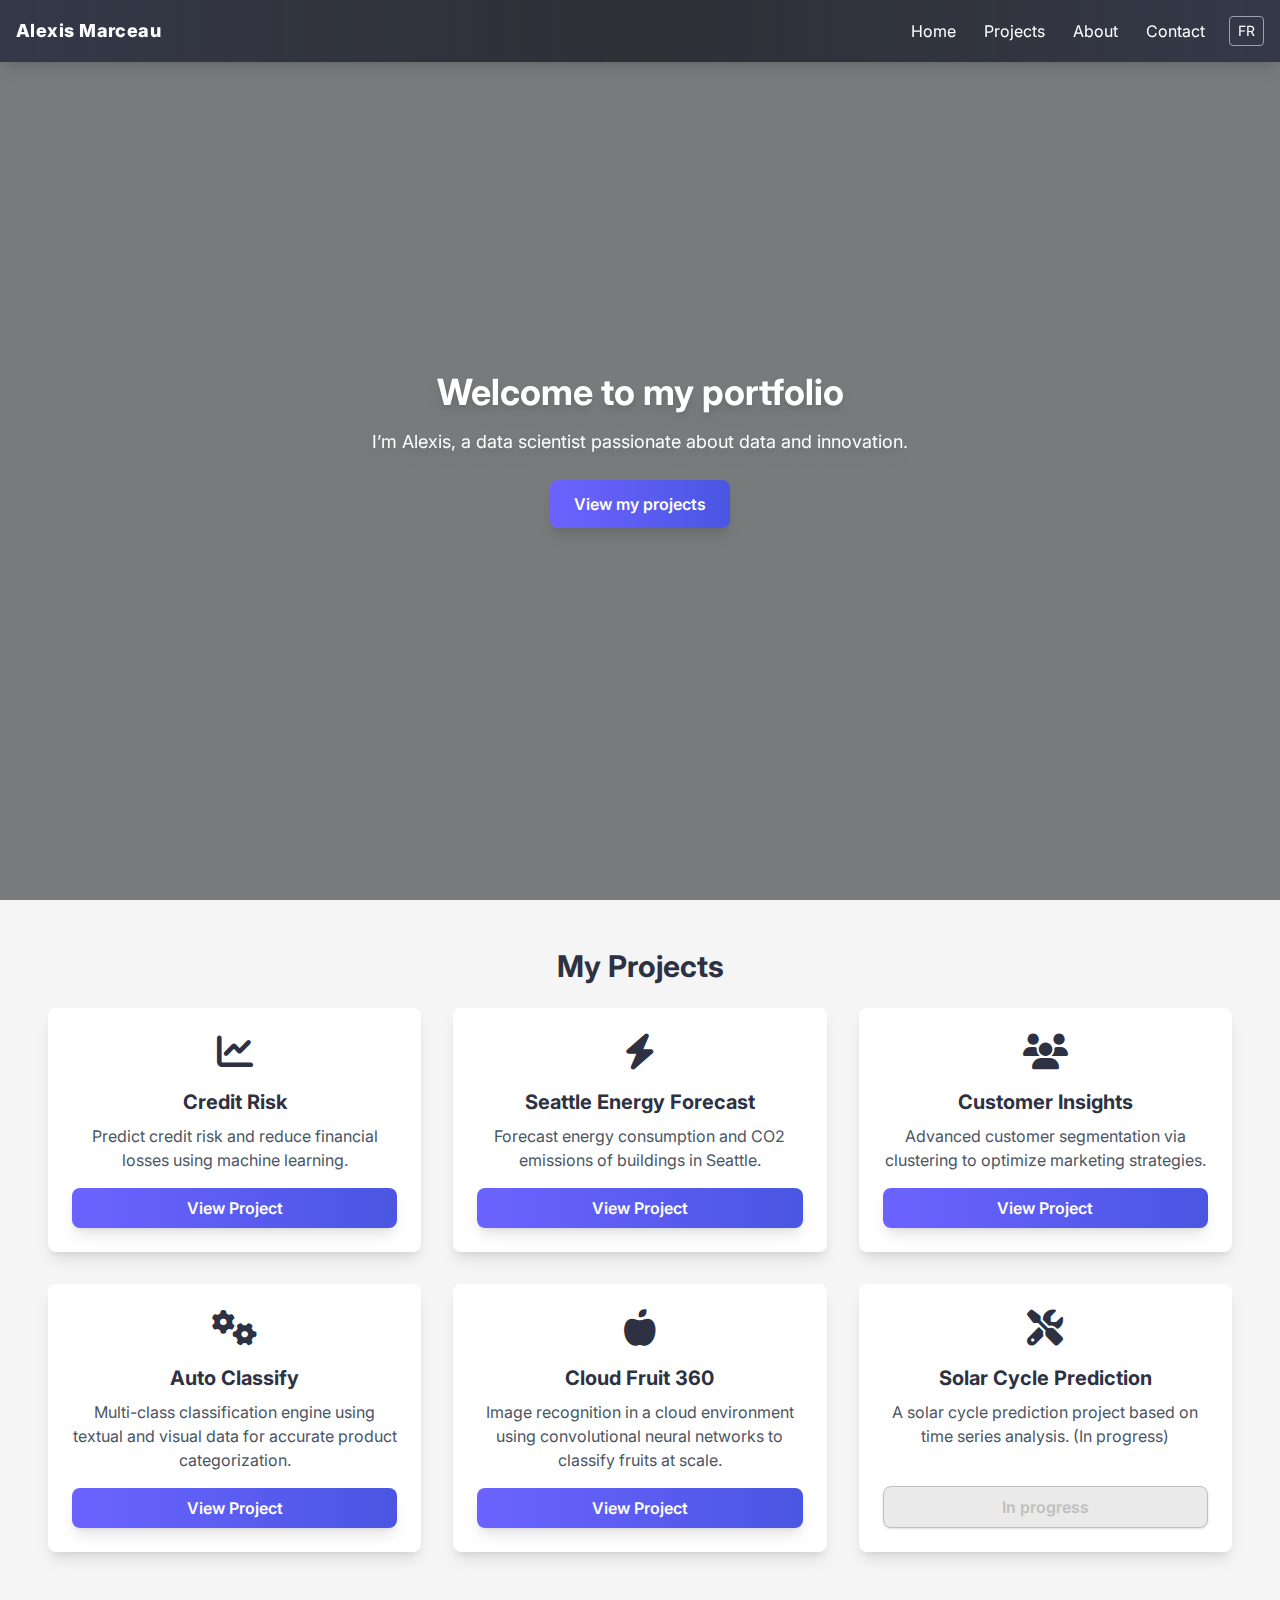
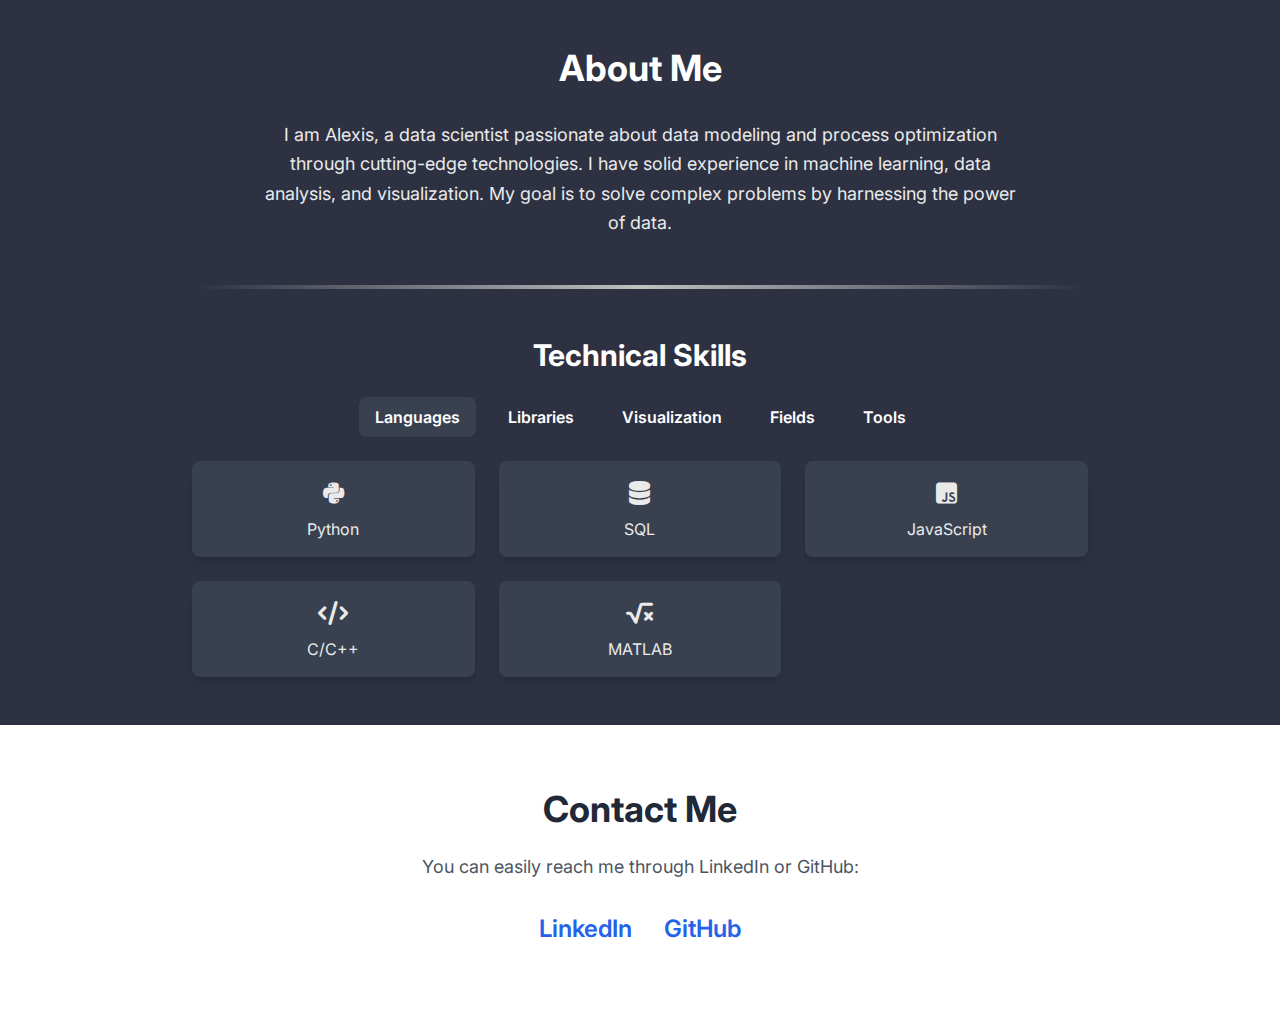
==== index.html @ d2806e5b "Updates" ====
<!doctype html><html lang="en"><head><meta charset="utf-8"/><link rel="icon" href="/favicon.ico"/><meta name="viewport" content="width=device-width,initial-scale=1"/><meta name="theme-color" content="#000000"/><meta name="description" content="Web site created using create-react-app"/><link rel="apple-touch-icon" href="/logo192.png"/><link rel="manifest" href="/manifest.json"/><title>React App</title><link href="https://fonts.googleapis.com/css2?family=Inter:wght@400;600;700&display=swap" rel="stylesheet"><script defer="defer" src="/static/js/main.6744e339.js"></script><link href="/static/css/main.cbd49f45.css" rel="stylesheet"></head><body><noscript>You need to enable JavaScript to run this app.</noscript><div id="root"></div></body></html>
---- static/css/main.cbd49f45.css ----
@import url(https://fonts.googleapis.com/css2?family=Inter:wght@400;600;700&display=swap);
/*!
 * Font Awesome Free 6.6.0 by @fontawesome - https://fontawesome.com
 * License - https://fontawesome.com/license/free (Icons: CC BY 4.0, Fonts: SIL OFL 1.1, Code: MIT License)
 * Copyright 2024 Fonticons, Inc.
 */.fa{font-family:Font Awesome\ 6 Free;font-family:var(--fa-style-family,"Font Awesome 6 Free");font-weight:900;font-weight:var(--fa-style,900)}.fa,.fa-brands,.fa-classic,.fa-regular,.fa-sharp-solid,.fa-solid,.fab,.far,.fas{-moz-osx-font-smoothing:grayscale;-webkit-font-smoothing:antialiased;font-feature-settings:normal;display:inline-block;display:var(--fa-display,inline-block);font-style:normal;font-variant:normal;line-height:1;text-rendering:auto}.fa-classic,.fa-regular,.fa-solid,.far,.fas{font-family:Font Awesome\ 6 Free}.fa-brands,.fab{font-family:Font Awesome\ 6 Brands}.fa-1x{font-size:1em}.fa-2x{font-size:2em}.fa-3x{font-size:3em}.fa-4x{font-size:4em}.fa-5x{font-size:5em}.fa-6x{font-size:6em}.fa-7x{font-size:7em}.fa-8x{font-size:8em}.fa-9x{font-size:9em}.fa-10x{font-size:10em}.fa-2xs{font-size:.625em;line-height:.1em;vertical-align:.225em}.fa-xs{font-size:.75em;line-height:.08333em;vertical-align:.125em}.fa-sm{font-size:.875em;line-height:.07143em;vertical-align:.05357em}.fa-lg{font-size:1.25em;line-height:.05em;vertical-align:-.075em}.fa-xl{font-size:1.5em;line-height:.04167em;vertical-align:-.125em}.fa-2xl{font-size:2em;line-height:.03125em;vertical-align:-.1875em}.fa-fw{text-align:center;width:1.25em}.fa-ul{list-style-type:none;margin-left:2.5em;margin-left:var(--fa-li-margin,2.5em);padding-left:0}.fa-ul>li{position:relative}.fa-li{left:-2em;left:calc(var(--fa-li-width, 2em)*-1);line-height:inherit;position:absolute;text-align:center;width:2em;width:var(--fa-li-width,2em)}.fa-border{border-color:#eee;border-color:var(--fa-border-color,#eee);border-radius:.1em;border-radius:var(--fa-border-radius,.1em);border-style:solid;border-style:var(--fa-border-style,solid);border-width:.08em;border-width:var(--fa-border-width,.08em);padding:.2em .25em .15em;padding:var(--fa-border-padding,.2em .25em .15em)}.fa-pull-left{float:left;margin-right:.3em;margin-right:var(--fa-pull-margin,.3em)}.fa-pull-right{float:right;margin-left:.3em;margin-left:var(--fa-pull-margin,.3em)}.fa-beat{animation-delay:0s;animation-delay:var(--fa-animation-delay,0s);animation-direction:normal;animation-direction:var(--fa-animation-direction,normal);animation-duration:1s;animation-duration:var(--fa-animation-duration,1s);animation-iteration-count:infinite;animation-iteration-count:var(--fa-animation-iteration-count,infinite);animation-name:fa-beat;animation-timing-function:ease-in-out;animation-timing-function:var(--fa-animation-timing,ease-in-out)}.fa-bounce{animation-delay:0s;animation-delay:var(--fa-animation-delay,0s);animation-direction:normal;animation-direction:var(--fa-animation-direction,normal);animation-duration:1s;animation-duration:var(--fa-animation-duration,1s);animation-iteration-count:infinite;animation-iteration-count:var(--fa-animation-iteration-count,infinite);animation-name:fa-bounce;animation-timing-function:cubic-bezier(.28,.84,.42,1);animation-timing-function:var(--fa-animation-timing,cubic-bezier(.28,.84,.42,1))}.fa-fade{animation-iteration-count:infinite;animation-iteration-count:var(--fa-animation-iteration-count,infinite);animation-name:fa-fade;animation-timing-function:cubic-bezier(.4,0,.6,1);animation-timing-function:var(--fa-animation-timing,cubic-bezier(.4,0,.6,1))}.fa-beat-fade,.fa-fade{animation-delay:0s;animation-delay:var(--fa-animation-delay,0s);animation-direction:normal;animation-direction:var(--fa-animation-direction,normal);animation-duration:1s;animation-duration:var(--fa-animation-duration,1s)}.fa-beat-fade{animation-iteration-count:infinite;animation-iteration-count:var(--fa-animation-iteration-count,infinite);animation-name:fa-beat-fade;animation-timing-function:cubic-bezier(.4,0,.6,1);animation-timing-function:var(--fa-animation-timing,cubic-bezier(.4,0,.6,1))}.fa-flip{animation-delay:0s;animation-delay:var(--fa-animation-delay,0s);animation-direction:normal;animation-direction:var(--fa-animation-direction,normal);animation-duration:1s;animation-duration:var(--fa-animation-duration,1s);animation-iteration-count:infinite;animation-iteration-count:var(--fa-animation-iteration-count,infinite);animation-name:fa-flip;animation-timing-function:ease-in-out;animation-timing-function:var(--fa-animation-timing,ease-in-out)}.fa-shake{animation-duration:1s;animation-duration:var(--fa-animation-duration,1s);animation-iteration-count:infinite;animation-iteration-count:var(--fa-animation-iteration-count,infinite);animation-name:fa-shake;animation-timing-function:linear;animation-timing-function:var(--fa-animation-timing,linear)}.fa-shake,.fa-spin{animation-delay:0s;animation-delay:var(--fa-animation-delay,0s);animation-direction:normal;animation-direction:var(--fa-animation-direction,normal)}.fa-spin{animation-duration:2s;animation-duration:var(--fa-animation-duration,2s);animation-iteration-count:infinite;animation-iteration-count:var(--fa-animation-iteration-count,infinite);animation-name:fa-spin;animation-timing-function:linear;animation-timing-function:var(--fa-animation-timing,linear)}.fa-spin-reverse{--fa-animation-direction:reverse}.fa-pulse,.fa-spin-pulse{animation-direction:normal;animation-direction:var(--fa-animation-direction,normal);animation-duration:1s;animation-duration:var(--fa-animation-duration,1s);animation-iteration-count:infinite;animation-iteration-count:var(--fa-animation-iteration-count,infinite);animation-name:fa-spin;animation-timing-function:steps(8);animation-timing-function:var(--fa-animation-timing,steps(8))}@media (prefers-reduced-motion:reduce){.fa-beat,.fa-beat-fade,.fa-bounce,.fa-fade,.fa-flip,.fa-pulse,.fa-shake,.fa-spin,.fa-spin-pulse{animation-delay:-1ms;animation-duration:1ms;animation-iteration-count:1;transition-delay:0s;transition-duration:0s}}@keyframes fa-beat{0%,90%{transform:scale(1)}45%{transform:scale(1.25);transform:scale(var(--fa-beat-scale,1.25))}}@keyframes fa-bounce{0%{transform:scale(1) translateY(0)}10%{transform:scale(1.1,.9) translateY(0);transform:scale(var(--fa-bounce-start-scale-x,1.1),var(--fa-bounce-start-scale-y,.9)) translateY(0)}30%{transform:scale(.9,1.1) translateY(-.5em);transform:scale(var(--fa-bounce-jump-scale-x,.9),var(--fa-bounce-jump-scale-y,1.1)) translateY(var(--fa-bounce-height,-.5em))}50%{transform:scale(1.05,.95) translateY(0);transform:scale(var(--fa-bounce-land-scale-x,1.05),var(--fa-bounce-land-scale-y,.95)) translateY(0)}57%{transform:scale(1) translateY(-.125em);transform:scale(1) translateY(var(--fa-bounce-rebound,-.125em))}64%{transform:scale(1) translateY(0)}to{transform:scale(1) translateY(0)}}@keyframes fa-fade{50%{opacity:.4;opacity:var(--fa-fade-opacity,.4)}}@keyframes fa-beat-fade{0%,to{opacity:.4;opacity:var(--fa-beat-fade-opacity,.4);transform:scale(1)}50%{opacity:1;transform:scale(1.125);transform:scale(var(--fa-beat-fade-scale,1.125))}}@keyframes fa-flip{50%{transform:rotateY(-180deg);transform:rotate3d(var(--fa-flip-x,0),var(--fa-flip-y,1),var(--fa-flip-z,0),var(--fa-flip-angle,-180deg))}}@keyframes fa-shake{0%{transform:rotate(-15deg)}4%{transform:rotate(15deg)}24%,8%{transform:rotate(-18deg)}12%,28%{transform:rotate(18deg)}16%{transform:rotate(-22deg)}20%{transform:rotate(22deg)}32%{transform:rotate(-12deg)}36%{transform:rotate(12deg)}40%,to{transform:rotate(0deg)}}@keyframes fa-spin{0%{transform:rotate(0deg)}to{transform:rotate(1turn)}}.fa-rotate-90{transform:rotate(90deg)}.fa-rotate-180{transform:rotate(180deg)}.fa-rotate-270{transform:rotate(270deg)}.fa-flip-horizontal{transform:scaleX(-1)}.fa-flip-vertical{transform:scaleY(-1)}.fa-flip-both,.fa-flip-horizontal.fa-flip-vertical{transform:scale(-1)}.fa-rotate-by{transform:rotate(0);transform:rotate(var(--fa-rotate-angle,0))}.fa-stack{display:inline-block;height:2em;line-height:2em;position:relative;vertical-align:middle;width:2.5em}.fa-stack-1x,.fa-stack-2x{left:0;position:absolute;text-align:center;width:100%;z-index:auto;z-index:var(--fa-stack-z-index,auto)}.fa-stack-1x{line-height:inherit}.fa-stack-2x{font-size:2em}.fa-inverse{color:#fff;color:var(--fa-inverse,#fff)}.fa-0:before{content:"\30"}.fa-1:before{content:"\31"}.fa-2:before{content:"\32"}.fa-3:before{content:"\33"}.fa-4:before{content:"\34"}.fa-5:before{content:"\35"}.fa-6:before{content:"\36"}.fa-7:before{content:"\37"}.fa-8:before{content:"\38"}.fa-9:before{content:"\39"}.fa-fill-drip:before{content:"\f576"}.fa-arrows-to-circle:before{content:"\e4bd"}.fa-chevron-circle-right:before,.fa-circle-chevron-right:before{content:"\f138"}.fa-at:before{content:"\40"}.fa-trash-alt:before,.fa-trash-can:before{content:"\f2ed"}.fa-text-height:before{content:"\f034"}.fa-user-times:before,.fa-user-xmark:before{content:"\f235"}.fa-stethoscope:before{content:"\f0f1"}.fa-comment-alt:before,.fa-message:before{content:"\f27a"}.fa-info:before{content:"\f129"}.fa-compress-alt:before,.fa-down-left-and-up-right-to-center:before{content:"\f422"}.fa-explosion:before{content:"\e4e9"}.fa-file-alt:before,.fa-file-lines:before,.fa-file-text:before{content:"\f15c"}.fa-wave-square:before{content:"\f83e"}.fa-ring:before{content:"\f70b"}.fa-building-un:before{content:"\e4d9"}.fa-dice-three:before{content:"\f527"}.fa-calendar-alt:before,.fa-calendar-days:before{content:"\f073"}.fa-anchor-circle-check:before{content:"\e4aa"}.fa-building-circle-arrow-right:before{content:"\e4d1"}.fa-volleyball-ball:before,.fa-volleyball:before{content:"\f45f"}.fa-arrows-up-to-line:before{content:"\e4c2"}.fa-sort-desc:before,.fa-sort-down:before{content:"\f0dd"}.fa-circle-minus:before,.fa-minus-circle:before{content:"\f056"}.fa-door-open:before{content:"\f52b"}.fa-right-from-bracket:before,.fa-sign-out-alt:before{content:"\f2f5"}.fa-atom:before{content:"\f5d2"}.fa-soap:before{content:"\e06e"}.fa-heart-music-camera-bolt:before,.fa-icons:before{content:"\f86d"}.fa-microphone-alt-slash:before,.fa-microphone-lines-slash:before{content:"\f539"}.fa-bridge-circle-check:before{content:"\e4c9"}.fa-pump-medical:before{content:"\e06a"}.fa-fingerprint:before{content:"\f577"}.fa-hand-point-right:before{content:"\f0a4"}.fa-magnifying-glass-location:before,.fa-search-location:before{content:"\f689"}.fa-forward-step:before,.fa-step-forward:before{content:"\f051"}.fa-face-smile-beam:before,.fa-smile-beam:before{content:"\f5b8"}.fa-flag-checkered:before{content:"\f11e"}.fa-football-ball:before,.fa-football:before{content:"\f44e"}.fa-school-circle-exclamation:before{content:"\e56c"}.fa-crop:before{content:"\f125"}.fa-angle-double-down:before,.fa-angles-down:before{content:"\f103"}.fa-users-rectangle:before{content:"\e594"}.fa-people-roof:before{content:"\e537"}.fa-people-line:before{content:"\e534"}.fa-beer-mug-empty:before,.fa-beer:before{content:"\f0fc"}.fa-diagram-predecessor:before{content:"\e477"}.fa-arrow-up-long:before,.fa-long-arrow-up:before{content:"\f176"}.fa-burn:before,.fa-fire-flame-simple:before{content:"\f46a"}.fa-male:before,.fa-person:before{content:"\f183"}.fa-laptop:before{content:"\f109"}.fa-file-csv:before{content:"\f6dd"}.fa-menorah:before{content:"\f676"}.fa-truck-plane:before{content:"\e58f"}.fa-record-vinyl:before{content:"\f8d9"}.fa-face-grin-stars:before,.fa-grin-stars:before{content:"\f587"}.fa-bong:before{content:"\f55c"}.fa-pastafarianism:before,.fa-spaghetti-monster-flying:before{content:"\f67b"}.fa-arrow-down-up-across-line:before{content:"\e4af"}.fa-spoon:before,.fa-utensil-spoon:before{content:"\f2e5"}.fa-jar-wheat:before{content:"\e517"}.fa-envelopes-bulk:before,.fa-mail-bulk:before{content:"\f674"}.fa-file-circle-exclamation:before{content:"\e4eb"}.fa-circle-h:before,.fa-hospital-symbol:before{content:"\f47e"}.fa-pager:before{content:"\f815"}.fa-address-book:before,.fa-contact-book:before{content:"\f2b9"}.fa-strikethrough:before{content:"\f0cc"}.fa-k:before{content:"\4b"}.fa-landmark-flag:before{content:"\e51c"}.fa-pencil-alt:before,.fa-pencil:before{content:"\f303"}.fa-backward:before{content:"\f04a"}.fa-caret-right:before{content:"\f0da"}.fa-comments:before{content:"\f086"}.fa-file-clipboard:before,.fa-paste:before{content:"\f0ea"}.fa-code-pull-request:before{content:"\e13c"}.fa-clipboard-list:before{content:"\f46d"}.fa-truck-loading:before,.fa-truck-ramp-box:before{content:"\f4de"}.fa-user-check:before{content:"\f4fc"}.fa-vial-virus:before{content:"\e597"}.fa-sheet-plastic:before{content:"\e571"}.fa-blog:before{content:"\f781"}.fa-user-ninja:before{content:"\f504"}.fa-person-arrow-up-from-line:before{content:"\e539"}.fa-scroll-torah:before,.fa-torah:before{content:"\f6a0"}.fa-broom-ball:before,.fa-quidditch-broom-ball:before,.fa-quidditch:before{content:"\f458"}.fa-toggle-off:before{content:"\f204"}.fa-archive:before,.fa-box-archive:before{content:"\f187"}.fa-person-drowning:before{content:"\e545"}.fa-arrow-down-9-1:before,.fa-sort-numeric-desc:before,.fa-sort-numeric-down-alt:before{content:"\f886"}.fa-face-grin-tongue-squint:before,.fa-grin-tongue-squint:before{content:"\f58a"}.fa-spray-can:before{content:"\f5bd"}.fa-truck-monster:before{content:"\f63b"}.fa-w:before{content:"\57"}.fa-earth-africa:before,.fa-globe-africa:before{content:"\f57c"}.fa-rainbow:before{content:"\f75b"}.fa-circle-notch:before{content:"\f1ce"}.fa-tablet-alt:before,.fa-tablet-screen-button:before{content:"\f3fa"}.fa-paw:before{content:"\f1b0"}.fa-cloud:before{content:"\f0c2"}.fa-trowel-bricks:before{content:"\e58a"}.fa-face-flushed:before,.fa-flushed:before{content:"\f579"}.fa-hospital-user:before{content:"\f80d"}.fa-tent-arrow-left-right:before{content:"\e57f"}.fa-gavel:before,.fa-legal:before{content:"\f0e3"}.fa-binoculars:before{content:"\f1e5"}.fa-microphone-slash:before{content:"\f131"}.fa-box-tissue:before{content:"\e05b"}.fa-motorcycle:before{content:"\f21c"}.fa-bell-concierge:before,.fa-concierge-bell:before{content:"\f562"}.fa-pen-ruler:before,.fa-pencil-ruler:before{content:"\f5ae"}.fa-people-arrows-left-right:before,.fa-people-arrows:before{content:"\e068"}.fa-mars-and-venus-burst:before{content:"\e523"}.fa-caret-square-right:before,.fa-square-caret-right:before{content:"\f152"}.fa-cut:before,.fa-scissors:before{content:"\f0c4"}.fa-sun-plant-wilt:before{content:"\e57a"}.fa-toilets-portable:before{content:"\e584"}.fa-hockey-puck:before{content:"\f453"}.fa-table:before{content:"\f0ce"}.fa-magnifying-glass-arrow-right:before{content:"\e521"}.fa-digital-tachograph:before,.fa-tachograph-digital:before{content:"\f566"}.fa-users-slash:before{content:"\e073"}.fa-clover:before{content:"\e139"}.fa-mail-reply:before,.fa-reply:before{content:"\f3e5"}.fa-star-and-crescent:before{content:"\f699"}.fa-house-fire:before{content:"\e50c"}.fa-minus-square:before,.fa-square-minus:before{content:"\f146"}.fa-helicopter:before{content:"\f533"}.fa-compass:before{content:"\f14e"}.fa-caret-square-down:before,.fa-square-caret-down:before{content:"\f150"}.fa-file-circle-question:before{content:"\e4ef"}.fa-laptop-code:before{content:"\f5fc"}.fa-swatchbook:before{content:"\f5c3"}.fa-prescription-bottle:before{content:"\f485"}.fa-bars:before,.fa-navicon:before{content:"\f0c9"}.fa-people-group:before{content:"\e533"}.fa-hourglass-3:before,.fa-hourglass-end:before{content:"\f253"}.fa-heart-broken:before,.fa-heart-crack:before{content:"\f7a9"}.fa-external-link-square-alt:before,.fa-square-up-right:before{content:"\f360"}.fa-face-kiss-beam:before,.fa-kiss-beam:before{content:"\f597"}.fa-film:before{content:"\f008"}.fa-ruler-horizontal:before{content:"\f547"}.fa-people-robbery:before{content:"\e536"}.fa-lightbulb:before{content:"\f0eb"}.fa-caret-left:before{content:"\f0d9"}.fa-circle-exclamation:before,.fa-exclamation-circle:before{content:"\f06a"}.fa-school-circle-xmark:before{content:"\e56d"}.fa-arrow-right-from-bracket:before,.fa-sign-out:before{content:"\f08b"}.fa-chevron-circle-down:before,.fa-circle-chevron-down:before{content:"\f13a"}.fa-unlock-alt:before,.fa-unlock-keyhole:before{content:"\f13e"}.fa-cloud-showers-heavy:before{content:"\f740"}.fa-headphones-alt:before,.fa-headphones-simple:before{content:"\f58f"}.fa-sitemap:before{content:"\f0e8"}.fa-circle-dollar-to-slot:before,.fa-donate:before{content:"\f4b9"}.fa-memory:before{content:"\f538"}.fa-road-spikes:before{content:"\e568"}.fa-fire-burner:before{content:"\e4f1"}.fa-flag:before{content:"\f024"}.fa-hanukiah:before{content:"\f6e6"}.fa-feather:before{content:"\f52d"}.fa-volume-down:before,.fa-volume-low:before{content:"\f027"}.fa-comment-slash:before{content:"\f4b3"}.fa-cloud-sun-rain:before{content:"\f743"}.fa-compress:before{content:"\f066"}.fa-wheat-alt:before,.fa-wheat-awn:before{content:"\e2cd"}.fa-ankh:before{content:"\f644"}.fa-hands-holding-child:before{content:"\e4fa"}.fa-asterisk:before{content:"\2a"}.fa-check-square:before,.fa-square-check:before{content:"\f14a"}.fa-peseta-sign:before{content:"\e221"}.fa-header:before,.fa-heading:before{content:"\f1dc"}.fa-ghost:before{content:"\f6e2"}.fa-list-squares:before,.fa-list:before{content:"\f03a"}.fa-phone-square-alt:before,.fa-square-phone-flip:before{content:"\f87b"}.fa-cart-plus:before{content:"\f217"}.fa-gamepad:before{content:"\f11b"}.fa-circle-dot:before,.fa-dot-circle:before{content:"\f192"}.fa-dizzy:before,.fa-face-dizzy:before{content:"\f567"}.fa-egg:before{content:"\f7fb"}.fa-house-medical-circle-xmark:before{content:"\e513"}.fa-campground:before{content:"\f6bb"}.fa-folder-plus:before{content:"\f65e"}.fa-futbol-ball:before,.fa-futbol:before,.fa-soccer-ball:before{content:"\f1e3"}.fa-paint-brush:before,.fa-paintbrush:before{content:"\f1fc"}.fa-lock:before{content:"\f023"}.fa-gas-pump:before{content:"\f52f"}.fa-hot-tub-person:before,.fa-hot-tub:before{content:"\f593"}.fa-map-location:before,.fa-map-marked:before{content:"\f59f"}.fa-house-flood-water:before{content:"\e50e"}.fa-tree:before{content:"\f1bb"}.fa-bridge-lock:before{content:"\e4cc"}.fa-sack-dollar:before{content:"\f81d"}.fa-edit:before,.fa-pen-to-square:before{content:"\f044"}.fa-car-side:before{content:"\f5e4"}.fa-share-alt:before,.fa-share-nodes:before{content:"\f1e0"}.fa-heart-circle-minus:before{content:"\e4ff"}.fa-hourglass-2:before,.fa-hourglass-half:before{content:"\f252"}.fa-microscope:before{content:"\f610"}.fa-sink:before{content:"\e06d"}.fa-bag-shopping:before,.fa-shopping-bag:before{content:"\f290"}.fa-arrow-down-z-a:before,.fa-sort-alpha-desc:before,.fa-sort-alpha-down-alt:before{content:"\f881"}.fa-mitten:before{content:"\f7b5"}.fa-person-rays:before{content:"\e54d"}.fa-users:before{content:"\f0c0"}.fa-eye-slash:before{content:"\f070"}.fa-flask-vial:before{content:"\e4f3"}.fa-hand-paper:before,.fa-hand:before{content:"\f256"}.fa-om:before{content:"\f679"}.fa-worm:before{content:"\e599"}.fa-house-circle-xmark:before{content:"\e50b"}.fa-plug:before{content:"\f1e6"}.fa-chevron-up:before{content:"\f077"}.fa-hand-spock:before{content:"\f259"}.fa-stopwatch:before{content:"\f2f2"}.fa-face-kiss:before,.fa-kiss:before{content:"\f596"}.fa-bridge-circle-xmark:before{content:"\e4cb"}.fa-face-grin-tongue:before,.fa-grin-tongue:before{content:"\f589"}.fa-chess-bishop:before{content:"\f43a"}.fa-face-grin-wink:before,.fa-grin-wink:before{content:"\f58c"}.fa-deaf:before,.fa-deafness:before,.fa-ear-deaf:before,.fa-hard-of-hearing:before{content:"\f2a4"}.fa-road-circle-check:before{content:"\e564"}.fa-dice-five:before{content:"\f523"}.fa-rss-square:before,.fa-square-rss:before{content:"\f143"}.fa-land-mine-on:before{content:"\e51b"}.fa-i-cursor:before{content:"\f246"}.fa-stamp:before{content:"\f5bf"}.fa-stairs:before{content:"\e289"}.fa-i:before{content:"\49"}.fa-hryvnia-sign:before,.fa-hryvnia:before{content:"\f6f2"}.fa-pills:before{content:"\f484"}.fa-face-grin-wide:before,.fa-grin-alt:before{content:"\f581"}.fa-tooth:before{content:"\f5c9"}.fa-v:before{content:"\56"}.fa-bangladeshi-taka-sign:before{content:"\e2e6"}.fa-bicycle:before{content:"\f206"}.fa-rod-asclepius:before,.fa-rod-snake:before,.fa-staff-aesculapius:before,.fa-staff-snake:before{content:"\e579"}.fa-head-side-cough-slash:before{content:"\e062"}.fa-ambulance:before,.fa-truck-medical:before{content:"\f0f9"}.fa-wheat-awn-circle-exclamation:before{content:"\e598"}.fa-snowman:before{content:"\f7d0"}.fa-mortar-pestle:before{content:"\f5a7"}.fa-road-barrier:before{content:"\e562"}.fa-school:before{content:"\f549"}.fa-igloo:before{content:"\f7ae"}.fa-joint:before{content:"\f595"}.fa-angle-right:before{content:"\f105"}.fa-horse:before{content:"\f6f0"}.fa-q:before{content:"\51"}.fa-g:before{content:"\47"}.fa-notes-medical:before{content:"\f481"}.fa-temperature-2:before,.fa-temperature-half:before,.fa-thermometer-2:before,.fa-thermometer-half:before{content:"\f2c9"}.fa-dong-sign:before{content:"\e169"}.fa-capsules:before{content:"\f46b"}.fa-poo-bolt:before,.fa-poo-storm:before{content:"\f75a"}.fa-face-frown-open:before,.fa-frown-open:before{content:"\f57a"}.fa-hand-point-up:before{content:"\f0a6"}.fa-money-bill:before{content:"\f0d6"}.fa-bookmark:before{content:"\f02e"}.fa-align-justify:before{content:"\f039"}.fa-umbrella-beach:before{content:"\f5ca"}.fa-helmet-un:before{content:"\e503"}.fa-bullseye:before{content:"\f140"}.fa-bacon:before{content:"\f7e5"}.fa-hand-point-down:before{content:"\f0a7"}.fa-arrow-up-from-bracket:before{content:"\e09a"}.fa-folder-blank:before,.fa-folder:before{content:"\f07b"}.fa-file-medical-alt:before,.fa-file-waveform:before{content:"\f478"}.fa-radiation:before{content:"\f7b9"}.fa-chart-simple:before{content:"\e473"}.fa-mars-stroke:before{content:"\f229"}.fa-vial:before{content:"\f492"}.fa-dashboard:before,.fa-gauge-med:before,.fa-gauge:before,.fa-tachometer-alt-average:before{content:"\f624"}.fa-magic-wand-sparkles:before,.fa-wand-magic-sparkles:before{content:"\e2ca"}.fa-e:before{content:"\45"}.fa-pen-alt:before,.fa-pen-clip:before{content:"\f305"}.fa-bridge-circle-exclamation:before{content:"\e4ca"}.fa-user:before{content:"\f007"}.fa-school-circle-check:before{content:"\e56b"}.fa-dumpster:before{content:"\f793"}.fa-shuttle-van:before,.fa-van-shuttle:before{content:"\f5b6"}.fa-building-user:before{content:"\e4da"}.fa-caret-square-left:before,.fa-square-caret-left:before{content:"\f191"}.fa-highlighter:before{content:"\f591"}.fa-key:before{content:"\f084"}.fa-bullhorn:before{content:"\f0a1"}.fa-globe:before{content:"\f0ac"}.fa-synagogue:before{content:"\f69b"}.fa-person-half-dress:before{content:"\e548"}.fa-road-bridge:before{content:"\e563"}.fa-location-arrow:before{content:"\f124"}.fa-c:before{content:"\43"}.fa-tablet-button:before{content:"\f10a"}.fa-building-lock:before{content:"\e4d6"}.fa-pizza-slice:before{content:"\f818"}.fa-money-bill-wave:before{content:"\f53a"}.fa-area-chart:before,.fa-chart-area:before{content:"\f1fe"}.fa-house-flag:before{content:"\e50d"}.fa-person-circle-minus:before{content:"\e540"}.fa-ban:before,.fa-cancel:before{content:"\f05e"}.fa-camera-rotate:before{content:"\e0d8"}.fa-air-freshener:before,.fa-spray-can-sparkles:before{content:"\f5d0"}.fa-star:before{content:"\f005"}.fa-repeat:before{content:"\f363"}.fa-cross:before{content:"\f654"}.fa-box:before{content:"\f466"}.fa-venus-mars:before{content:"\f228"}.fa-arrow-pointer:before,.fa-mouse-pointer:before{content:"\f245"}.fa-expand-arrows-alt:before,.fa-maximize:before{content:"\f31e"}.fa-charging-station:before{content:"\f5e7"}.fa-shapes:before,.fa-triangle-circle-square:before{content:"\f61f"}.fa-random:before,.fa-shuffle:before{content:"\f074"}.fa-person-running:before,.fa-running:before{content:"\f70c"}.fa-mobile-retro:before{content:"\e527"}.fa-grip-lines-vertical:before{content:"\f7a5"}.fa-spider:before{content:"\f717"}.fa-hands-bound:before{content:"\e4f9"}.fa-file-invoice-dollar:before{content:"\f571"}.fa-plane-circle-exclamation:before{content:"\e556"}.fa-x-ray:before{content:"\f497"}.fa-spell-check:before{content:"\f891"}.fa-slash:before{content:"\f715"}.fa-computer-mouse:before,.fa-mouse:before{content:"\f8cc"}.fa-arrow-right-to-bracket:before,.fa-sign-in:before{content:"\f090"}.fa-shop-slash:before,.fa-store-alt-slash:before{content:"\e070"}.fa-server:before{content:"\f233"}.fa-virus-covid-slash:before{content:"\e4a9"}.fa-shop-lock:before{content:"\e4a5"}.fa-hourglass-1:before,.fa-hourglass-start:before{content:"\f251"}.fa-blender-phone:before{content:"\f6b6"}.fa-building-wheat:before{content:"\e4db"}.fa-person-breastfeeding:before{content:"\e53a"}.fa-right-to-bracket:before,.fa-sign-in-alt:before{content:"\f2f6"}.fa-venus:before{content:"\f221"}.fa-passport:before{content:"\f5ab"}.fa-thumb-tack-slash:before,.fa-thumbtack-slash:before{content:"\e68f"}.fa-heart-pulse:before,.fa-heartbeat:before{content:"\f21e"}.fa-people-carry-box:before,.fa-people-carry:before{content:"\f4ce"}.fa-temperature-high:before{content:"\f769"}.fa-microchip:before{content:"\f2db"}.fa-crown:before{content:"\f521"}.fa-weight-hanging:before{content:"\f5cd"}.fa-xmarks-lines:before{content:"\e59a"}.fa-file-prescription:before{content:"\f572"}.fa-weight-scale:before,.fa-weight:before{content:"\f496"}.fa-user-friends:before,.fa-user-group:before{content:"\f500"}.fa-arrow-up-a-z:before,.fa-sort-alpha-up:before{content:"\f15e"}.fa-chess-knight:before{content:"\f441"}.fa-face-laugh-squint:before,.fa-laugh-squint:before{content:"\f59b"}.fa-wheelchair:before{content:"\f193"}.fa-arrow-circle-up:before,.fa-circle-arrow-up:before{content:"\f0aa"}.fa-toggle-on:before{content:"\f205"}.fa-person-walking:before,.fa-walking:before{content:"\f554"}.fa-l:before{content:"\4c"}.fa-fire:before{content:"\f06d"}.fa-bed-pulse:before,.fa-procedures:before{content:"\f487"}.fa-shuttle-space:before,.fa-space-shuttle:before{content:"\f197"}.fa-face-laugh:before,.fa-laugh:before{content:"\f599"}.fa-folder-open:before{content:"\f07c"}.fa-heart-circle-plus:before{content:"\e500"}.fa-code-fork:before{content:"\e13b"}.fa-city:before{content:"\f64f"}.fa-microphone-alt:before,.fa-microphone-lines:before{content:"\f3c9"}.fa-pepper-hot:before{content:"\f816"}.fa-unlock:before{content:"\f09c"}.fa-colon-sign:before{content:"\e140"}.fa-headset:before{content:"\f590"}.fa-store-slash:before{content:"\e071"}.fa-road-circle-xmark:before{content:"\e566"}.fa-user-minus:before{content:"\f503"}.fa-mars-stroke-up:before,.fa-mars-stroke-v:before{content:"\f22a"}.fa-champagne-glasses:before,.fa-glass-cheers:before{content:"\f79f"}.fa-clipboard:before{content:"\f328"}.fa-house-circle-exclamation:before{content:"\e50a"}.fa-file-arrow-up:before,.fa-file-upload:before{content:"\f574"}.fa-wifi-3:before,.fa-wifi-strong:before,.fa-wifi:before{content:"\f1eb"}.fa-bath:before,.fa-bathtub:before{content:"\f2cd"}.fa-underline:before{content:"\f0cd"}.fa-user-edit:before,.fa-user-pen:before{content:"\f4ff"}.fa-signature:before{content:"\f5b7"}.fa-stroopwafel:before{content:"\f551"}.fa-bold:before{content:"\f032"}.fa-anchor-lock:before{content:"\e4ad"}.fa-building-ngo:before{content:"\e4d7"}.fa-manat-sign:before{content:"\e1d5"}.fa-not-equal:before{content:"\f53e"}.fa-border-style:before,.fa-border-top-left:before{content:"\f853"}.fa-map-location-dot:before,.fa-map-marked-alt:before{content:"\f5a0"}.fa-jedi:before{content:"\f669"}.fa-poll:before,.fa-square-poll-vertical:before{content:"\f681"}.fa-mug-hot:before{content:"\f7b6"}.fa-battery-car:before,.fa-car-battery:before{content:"\f5df"}.fa-gift:before{content:"\f06b"}.fa-dice-two:before{content:"\f528"}.fa-chess-queen:before{content:"\f445"}.fa-glasses:before{content:"\f530"}.fa-chess-board:before{content:"\f43c"}.fa-building-circle-check:before{content:"\e4d2"}.fa-person-chalkboard:before{content:"\e53d"}.fa-mars-stroke-h:before,.fa-mars-stroke-right:before{content:"\f22b"}.fa-hand-back-fist:before,.fa-hand-rock:before{content:"\f255"}.fa-caret-square-up:before,.fa-square-caret-up:before{content:"\f151"}.fa-cloud-showers-water:before{content:"\e4e4"}.fa-bar-chart:before,.fa-chart-bar:before{content:"\f080"}.fa-hands-bubbles:before,.fa-hands-wash:before{content:"\e05e"}.fa-less-than-equal:before{content:"\f537"}.fa-train:before{content:"\f238"}.fa-eye-low-vision:before,.fa-low-vision:before{content:"\f2a8"}.fa-crow:before{content:"\f520"}.fa-sailboat:before{content:"\e445"}.fa-window-restore:before{content:"\f2d2"}.fa-plus-square:before,.fa-square-plus:before{content:"\f0fe"}.fa-torii-gate:before{content:"\f6a1"}.fa-frog:before{content:"\f52e"}.fa-bucket:before{content:"\e4cf"}.fa-image:before{content:"\f03e"}.fa-microphone:before{content:"\f130"}.fa-cow:before{content:"\f6c8"}.fa-caret-up:before{content:"\f0d8"}.fa-screwdriver:before{content:"\f54a"}.fa-folder-closed:before{content:"\e185"}.fa-house-tsunami:before{content:"\e515"}.fa-square-nfi:before{content:"\e576"}.fa-arrow-up-from-ground-water:before{content:"\e4b5"}.fa-glass-martini-alt:before,.fa-martini-glass:before{content:"\f57b"}.fa-rotate-back:before,.fa-rotate-backward:before,.fa-rotate-left:before,.fa-undo-alt:before{content:"\f2ea"}.fa-columns:before,.fa-table-columns:before{content:"\f0db"}.fa-lemon:before{content:"\f094"}.fa-head-side-mask:before{content:"\e063"}.fa-handshake:before{content:"\f2b5"}.fa-gem:before{content:"\f3a5"}.fa-dolly-box:before,.fa-dolly:before{content:"\f472"}.fa-smoking:before{content:"\f48d"}.fa-compress-arrows-alt:before,.fa-minimize:before{content:"\f78c"}.fa-monument:before{content:"\f5a6"}.fa-snowplow:before{content:"\f7d2"}.fa-angle-double-right:before,.fa-angles-right:before{content:"\f101"}.fa-cannabis:before{content:"\f55f"}.fa-circle-play:before,.fa-play-circle:before{content:"\f144"}.fa-tablets:before{content:"\f490"}.fa-ethernet:before{content:"\f796"}.fa-eur:before,.fa-euro-sign:before,.fa-euro:before{content:"\f153"}.fa-chair:before{content:"\f6c0"}.fa-check-circle:before,.fa-circle-check:before{content:"\f058"}.fa-circle-stop:before,.fa-stop-circle:before{content:"\f28d"}.fa-compass-drafting:before,.fa-drafting-compass:before{content:"\f568"}.fa-plate-wheat:before{content:"\e55a"}.fa-icicles:before{content:"\f7ad"}.fa-person-shelter:before{content:"\e54f"}.fa-neuter:before{content:"\f22c"}.fa-id-badge:before{content:"\f2c1"}.fa-marker:before{content:"\f5a1"}.fa-face-laugh-beam:before,.fa-laugh-beam:before{content:"\f59a"}.fa-helicopter-symbol:before{content:"\e502"}.fa-universal-access:before{content:"\f29a"}.fa-chevron-circle-up:before,.fa-circle-chevron-up:before{content:"\f139"}.fa-lari-sign:before{content:"\e1c8"}.fa-volcano:before{content:"\f770"}.fa-person-walking-dashed-line-arrow-right:before{content:"\e553"}.fa-gbp:before,.fa-pound-sign:before,.fa-sterling-sign:before{content:"\f154"}.fa-viruses:before{content:"\e076"}.fa-square-person-confined:before{content:"\e577"}.fa-user-tie:before{content:"\f508"}.fa-arrow-down-long:before,.fa-long-arrow-down:before{content:"\f175"}.fa-tent-arrow-down-to-line:before{content:"\e57e"}.fa-certificate:before{content:"\f0a3"}.fa-mail-reply-all:before,.fa-reply-all:before{content:"\f122"}.fa-suitcase:before{content:"\f0f2"}.fa-person-skating:before,.fa-skating:before{content:"\f7c5"}.fa-filter-circle-dollar:before,.fa-funnel-dollar:before{content:"\f662"}.fa-camera-retro:before{content:"\f083"}.fa-arrow-circle-down:before,.fa-circle-arrow-down:before{content:"\f0ab"}.fa-arrow-right-to-file:before,.fa-file-import:before{content:"\f56f"}.fa-external-link-square:before,.fa-square-arrow-up-right:before{content:"\f14c"}.fa-box-open:before{content:"\f49e"}.fa-scroll:before{content:"\f70e"}.fa-spa:before{content:"\f5bb"}.fa-location-pin-lock:before{content:"\e51f"}.fa-pause:before{content:"\f04c"}.fa-hill-avalanche:before{content:"\e507"}.fa-temperature-0:before,.fa-temperature-empty:before,.fa-thermometer-0:before,.fa-thermometer-empty:before{content:"\f2cb"}.fa-bomb:before{content:"\f1e2"}.fa-registered:before{content:"\f25d"}.fa-address-card:before,.fa-contact-card:before,.fa-vcard:before{content:"\f2bb"}.fa-balance-scale-right:before,.fa-scale-unbalanced-flip:before{content:"\f516"}.fa-subscript:before{content:"\f12c"}.fa-diamond-turn-right:before,.fa-directions:before{content:"\f5eb"}.fa-burst:before{content:"\e4dc"}.fa-house-laptop:before,.fa-laptop-house:before{content:"\e066"}.fa-face-tired:before,.fa-tired:before{content:"\f5c8"}.fa-money-bills:before{content:"\e1f3"}.fa-smog:before{content:"\f75f"}.fa-crutch:before{content:"\f7f7"}.fa-cloud-arrow-up:before,.fa-cloud-upload-alt:before,.fa-cloud-upload:before{content:"\f0ee"}.fa-palette:before{content:"\f53f"}.fa-arrows-turn-right:before{content:"\e4c0"}.fa-vest:before{content:"\e085"}.fa-ferry:before{content:"\e4ea"}.fa-arrows-down-to-people:before{content:"\e4b9"}.fa-seedling:before,.fa-sprout:before{content:"\f4d8"}.fa-arrows-alt-h:before,.fa-left-right:before{content:"\f337"}.fa-boxes-packing:before{content:"\e4c7"}.fa-arrow-circle-left:before,.fa-circle-arrow-left:before{content:"\f0a8"}.fa-group-arrows-rotate:before{content:"\e4f6"}.fa-bowl-food:before{content:"\e4c6"}.fa-candy-cane:before{content:"\f786"}.fa-arrow-down-wide-short:before,.fa-sort-amount-asc:before,.fa-sort-amount-down:before{content:"\f160"}.fa-cloud-bolt:before,.fa-thunderstorm:before{content:"\f76c"}.fa-remove-format:before,.fa-text-slash:before{content:"\f87d"}.fa-face-smile-wink:before,.fa-smile-wink:before{content:"\f4da"}.fa-file-word:before{content:"\f1c2"}.fa-file-powerpoint:before{content:"\f1c4"}.fa-arrows-h:before,.fa-arrows-left-right:before{content:"\f07e"}.fa-house-lock:before{content:"\e510"}.fa-cloud-arrow-down:before,.fa-cloud-download-alt:before,.fa-cloud-download:before{content:"\f0ed"}.fa-children:before{content:"\e4e1"}.fa-blackboard:before,.fa-chalkboard:before{content:"\f51b"}.fa-user-alt-slash:before,.fa-user-large-slash:before{content:"\f4fa"}.fa-envelope-open:before{content:"\f2b6"}.fa-handshake-alt-slash:before,.fa-handshake-simple-slash:before{content:"\e05f"}.fa-mattress-pillow:before{content:"\e525"}.fa-guarani-sign:before{content:"\e19a"}.fa-arrows-rotate:before,.fa-refresh:before,.fa-sync:before{content:"\f021"}.fa-fire-extinguisher:before{content:"\f134"}.fa-cruzeiro-sign:before{content:"\e152"}.fa-greater-than-equal:before{content:"\f532"}.fa-shield-alt:before,.fa-shield-halved:before{content:"\f3ed"}.fa-atlas:before,.fa-book-atlas:before{content:"\f558"}.fa-virus:before{content:"\e074"}.fa-envelope-circle-check:before{content:"\e4e8"}.fa-layer-group:before{content:"\f5fd"}.fa-arrows-to-dot:before{content:"\e4be"}.fa-archway:before{content:"\f557"}.fa-heart-circle-check:before{content:"\e4fd"}.fa-house-chimney-crack:before,.fa-house-damage:before{content:"\f6f1"}.fa-file-archive:before,.fa-file-zipper:before{content:"\f1c6"}.fa-square:before{content:"\f0c8"}.fa-glass-martini:before,.fa-martini-glass-empty:before{content:"\f000"}.fa-couch:before{content:"\f4b8"}.fa-cedi-sign:before{content:"\e0df"}.fa-italic:before{content:"\f033"}.fa-table-cells-column-lock:before{content:"\e678"}.fa-church:before{content:"\f51d"}.fa-comments-dollar:before{content:"\f653"}.fa-democrat:before{content:"\f747"}.fa-z:before{content:"\5a"}.fa-person-skiing:before,.fa-skiing:before{content:"\f7c9"}.fa-road-lock:before{content:"\e567"}.fa-a:before{content:"\41"}.fa-temperature-arrow-down:before,.fa-temperature-down:before{content:"\e03f"}.fa-feather-alt:before,.fa-feather-pointed:before{content:"\f56b"}.fa-p:before{content:"\50"}.fa-snowflake:before{content:"\f2dc"}.fa-newspaper:before{content:"\f1ea"}.fa-ad:before,.fa-rectangle-ad:before{content:"\f641"}.fa-arrow-circle-right:before,.fa-circle-arrow-right:before{content:"\f0a9"}.fa-filter-circle-xmark:before{content:"\e17b"}.fa-locust:before{content:"\e520"}.fa-sort:before,.fa-unsorted:before{content:"\f0dc"}.fa-list-1-2:before,.fa-list-numeric:before,.fa-list-ol:before{content:"\f0cb"}.fa-person-dress-burst:before{content:"\e544"}.fa-money-check-alt:before,.fa-money-check-dollar:before{content:"\f53d"}.fa-vector-square:before{content:"\f5cb"}.fa-bread-slice:before{content:"\f7ec"}.fa-language:before{content:"\f1ab"}.fa-face-kiss-wink-heart:before,.fa-kiss-wink-heart:before{content:"\f598"}.fa-filter:before{content:"\f0b0"}.fa-question:before{content:"\3f"}.fa-file-signature:before{content:"\f573"}.fa-arrows-alt:before,.fa-up-down-left-right:before{content:"\f0b2"}.fa-house-chimney-user:before{content:"\e065"}.fa-hand-holding-heart:before{content:"\f4be"}.fa-puzzle-piece:before{content:"\f12e"}.fa-money-check:before{content:"\f53c"}.fa-star-half-alt:before,.fa-star-half-stroke:before{content:"\f5c0"}.fa-code:before{content:"\f121"}.fa-glass-whiskey:before,.fa-whiskey-glass:before{content:"\f7a0"}.fa-building-circle-exclamation:before{content:"\e4d3"}.fa-magnifying-glass-chart:before{content:"\e522"}.fa-arrow-up-right-from-square:before,.fa-external-link:before{content:"\f08e"}.fa-cubes-stacked:before{content:"\e4e6"}.fa-krw:before,.fa-won-sign:before,.fa-won:before{content:"\f159"}.fa-virus-covid:before{content:"\e4a8"}.fa-austral-sign:before{content:"\e0a9"}.fa-f:before{content:"\46"}.fa-leaf:before{content:"\f06c"}.fa-road:before{content:"\f018"}.fa-cab:before,.fa-taxi:before{content:"\f1ba"}.fa-person-circle-plus:before{content:"\e541"}.fa-chart-pie:before,.fa-pie-chart:before{content:"\f200"}.fa-bolt-lightning:before{content:"\e0b7"}.fa-sack-xmark:before{content:"\e56a"}.fa-file-excel:before{content:"\f1c3"}.fa-file-contract:before{content:"\f56c"}.fa-fish-fins:before{content:"\e4f2"}.fa-building-flag:before{content:"\e4d5"}.fa-face-grin-beam:before,.fa-grin-beam:before{content:"\f582"}.fa-object-ungroup:before{content:"\f248"}.fa-poop:before{content:"\f619"}.fa-location-pin:before,.fa-map-marker:before{content:"\f041"}.fa-kaaba:before{content:"\f66b"}.fa-toilet-paper:before{content:"\f71e"}.fa-hard-hat:before,.fa-hat-hard:before,.fa-helmet-safety:before{content:"\f807"}.fa-eject:before{content:"\f052"}.fa-arrow-alt-circle-right:before,.fa-circle-right:before{content:"\f35a"}.fa-plane-circle-check:before{content:"\e555"}.fa-face-rolling-eyes:before,.fa-meh-rolling-eyes:before{content:"\f5a5"}.fa-object-group:before{content:"\f247"}.fa-chart-line:before,.fa-line-chart:before{content:"\f201"}.fa-mask-ventilator:before{content:"\e524"}.fa-arrow-right:before{content:"\f061"}.fa-map-signs:before,.fa-signs-post:before{content:"\f277"}.fa-cash-register:before{content:"\f788"}.fa-person-circle-question:before{content:"\e542"}.fa-h:before{content:"\48"}.fa-tarp:before{content:"\e57b"}.fa-screwdriver-wrench:before,.fa-tools:before{content:"\f7d9"}.fa-arrows-to-eye:before{content:"\e4bf"}.fa-plug-circle-bolt:before{content:"\e55b"}.fa-heart:before{content:"\f004"}.fa-mars-and-venus:before{content:"\f224"}.fa-home-user:before,.fa-house-user:before{content:"\e1b0"}.fa-dumpster-fire:before{content:"\f794"}.fa-house-crack:before{content:"\e3b1"}.fa-cocktail:before,.fa-martini-glass-citrus:before{content:"\f561"}.fa-face-surprise:before,.fa-surprise:before{content:"\f5c2"}.fa-bottle-water:before{content:"\e4c5"}.fa-circle-pause:before,.fa-pause-circle:before{content:"\f28b"}.fa-toilet-paper-slash:before{content:"\e072"}.fa-apple-alt:before,.fa-apple-whole:before{content:"\f5d1"}.fa-kitchen-set:before{content:"\e51a"}.fa-r:before{content:"\52"}.fa-temperature-1:before,.fa-temperature-quarter:before,.fa-thermometer-1:before,.fa-thermometer-quarter:before{content:"\f2ca"}.fa-cube:before{content:"\f1b2"}.fa-bitcoin-sign:before{content:"\e0b4"}.fa-shield-dog:before{content:"\e573"}.fa-solar-panel:before{content:"\f5ba"}.fa-lock-open:before{content:"\f3c1"}.fa-elevator:before{content:"\e16d"}.fa-money-bill-transfer:before{content:"\e528"}.fa-money-bill-trend-up:before{content:"\e529"}.fa-house-flood-water-circle-arrow-right:before{content:"\e50f"}.fa-poll-h:before,.fa-square-poll-horizontal:before{content:"\f682"}.fa-circle:before{content:"\f111"}.fa-backward-fast:before,.fa-fast-backward:before{content:"\f049"}.fa-recycle:before{content:"\f1b8"}.fa-user-astronaut:before{content:"\f4fb"}.fa-plane-slash:before{content:"\e069"}.fa-trademark:before{content:"\f25c"}.fa-basketball-ball:before,.fa-basketball:before{content:"\f434"}.fa-satellite-dish:before{content:"\f7c0"}.fa-arrow-alt-circle-up:before,.fa-circle-up:before{content:"\f35b"}.fa-mobile-alt:before,.fa-mobile-screen-button:before{content:"\f3cd"}.fa-volume-high:before,.fa-volume-up:before{content:"\f028"}.fa-users-rays:before{content:"\e593"}.fa-wallet:before{content:"\f555"}.fa-clipboard-check:before{content:"\f46c"}.fa-file-audio:before{content:"\f1c7"}.fa-burger:before,.fa-hamburger:before{content:"\f805"}.fa-wrench:before{content:"\f0ad"}.fa-bugs:before{content:"\e4d0"}.fa-rupee-sign:before,.fa-rupee:before{content:"\f156"}.fa-file-image:before{content:"\f1c5"}.fa-circle-question:before,.fa-question-circle:before{content:"\f059"}.fa-plane-departure:before{content:"\f5b0"}.fa-handshake-slash:before{content:"\e060"}.fa-book-bookmark:before{content:"\e0bb"}.fa-code-branch:before{content:"\f126"}.fa-hat-cowboy:before{content:"\f8c0"}.fa-bridge:before{content:"\e4c8"}.fa-phone-alt:before,.fa-phone-flip:before{content:"\f879"}.fa-truck-front:before{content:"\e2b7"}.fa-cat:before{content:"\f6be"}.fa-anchor-circle-exclamation:before{content:"\e4ab"}.fa-truck-field:before{content:"\e58d"}.fa-route:before{content:"\f4d7"}.fa-clipboard-question:before{content:"\e4e3"}.fa-panorama:before{content:"\e209"}.fa-comment-medical:before{content:"\f7f5"}.fa-teeth-open:before{content:"\f62f"}.fa-file-circle-minus:before{content:"\e4ed"}.fa-tags:before{content:"\f02c"}.fa-wine-glass:before{content:"\f4e3"}.fa-fast-forward:before,.fa-forward-fast:before{content:"\f050"}.fa-face-meh-blank:before,.fa-meh-blank:before{content:"\f5a4"}.fa-parking:before,.fa-square-parking:before{content:"\f540"}.fa-house-signal:before{content:"\e012"}.fa-bars-progress:before,.fa-tasks-alt:before{content:"\f828"}.fa-faucet-drip:before{content:"\e006"}.fa-cart-flatbed:before,.fa-dolly-flatbed:before{content:"\f474"}.fa-ban-smoking:before,.fa-smoking-ban:before{content:"\f54d"}.fa-terminal:before{content:"\f120"}.fa-mobile-button:before{content:"\f10b"}.fa-house-medical-flag:before{content:"\e514"}.fa-basket-shopping:before,.fa-shopping-basket:before{content:"\f291"}.fa-tape:before{content:"\f4db"}.fa-bus-alt:before,.fa-bus-simple:before{content:"\f55e"}.fa-eye:before{content:"\f06e"}.fa-face-sad-cry:before,.fa-sad-cry:before{content:"\f5b3"}.fa-audio-description:before{content:"\f29e"}.fa-person-military-to-person:before{content:"\e54c"}.fa-file-shield:before{content:"\e4f0"}.fa-user-slash:before{content:"\f506"}.fa-pen:before{content:"\f304"}.fa-tower-observation:before{content:"\e586"}.fa-file-code:before{content:"\f1c9"}.fa-signal-5:before,.fa-signal-perfect:before,.fa-signal:before{content:"\f012"}.fa-bus:before{content:"\f207"}.fa-heart-circle-xmark:before{content:"\e501"}.fa-home-lg:before,.fa-house-chimney:before{content:"\e3af"}.fa-window-maximize:before{content:"\f2d0"}.fa-face-frown:before,.fa-frown:before{content:"\f119"}.fa-prescription:before{content:"\f5b1"}.fa-shop:before,.fa-store-alt:before{content:"\f54f"}.fa-floppy-disk:before,.fa-save:before{content:"\f0c7"}.fa-vihara:before{content:"\f6a7"}.fa-balance-scale-left:before,.fa-scale-unbalanced:before{content:"\f515"}.fa-sort-asc:before,.fa-sort-up:before{content:"\f0de"}.fa-comment-dots:before,.fa-commenting:before{content:"\f4ad"}.fa-plant-wilt:before{content:"\e5aa"}.fa-diamond:before{content:"\f219"}.fa-face-grin-squint:before,.fa-grin-squint:before{content:"\f585"}.fa-hand-holding-dollar:before,.fa-hand-holding-usd:before{content:"\f4c0"}.fa-bacterium:before{content:"\e05a"}.fa-hand-pointer:before{content:"\f25a"}.fa-drum-steelpan:before{content:"\f56a"}.fa-hand-scissors:before{content:"\f257"}.fa-hands-praying:before,.fa-praying-hands:before{content:"\f684"}.fa-arrow-right-rotate:before,.fa-arrow-rotate-forward:before,.fa-arrow-rotate-right:before,.fa-redo:before{content:"\f01e"}.fa-biohazard:before{content:"\f780"}.fa-location-crosshairs:before,.fa-location:before{content:"\f601"}.fa-mars-double:before{content:"\f227"}.fa-child-dress:before{content:"\e59c"}.fa-users-between-lines:before{content:"\e591"}.fa-lungs-virus:before{content:"\e067"}.fa-face-grin-tears:before,.fa-grin-tears:before{content:"\f588"}.fa-phone:before{content:"\f095"}.fa-calendar-times:before,.fa-calendar-xmark:before{content:"\f273"}.fa-child-reaching:before{content:"\e59d"}.fa-head-side-virus:before{content:"\e064"}.fa-user-cog:before,.fa-user-gear:before{content:"\f4fe"}.fa-arrow-up-1-9:before,.fa-sort-numeric-up:before{content:"\f163"}.fa-door-closed:before{content:"\f52a"}.fa-shield-virus:before{content:"\e06c"}.fa-dice-six:before{content:"\f526"}.fa-mosquito-net:before{content:"\e52c"}.fa-bridge-water:before{content:"\e4ce"}.fa-person-booth:before{content:"\f756"}.fa-text-width:before{content:"\f035"}.fa-hat-wizard:before{content:"\f6e8"}.fa-pen-fancy:before{content:"\f5ac"}.fa-digging:before,.fa-person-digging:before{content:"\f85e"}.fa-trash:before{content:"\f1f8"}.fa-gauge-simple-med:before,.fa-gauge-simple:before,.fa-tachometer-average:before{content:"\f629"}.fa-book-medical:before{content:"\f7e6"}.fa-poo:before{content:"\f2fe"}.fa-quote-right-alt:before,.fa-quote-right:before{content:"\f10e"}.fa-shirt:before,.fa-t-shirt:before,.fa-tshirt:before{content:"\f553"}.fa-cubes:before{content:"\f1b3"}.fa-divide:before{content:"\f529"}.fa-tenge-sign:before,.fa-tenge:before{content:"\f7d7"}.fa-headphones:before{content:"\f025"}.fa-hands-holding:before{content:"\f4c2"}.fa-hands-clapping:before{content:"\e1a8"}.fa-republican:before{content:"\f75e"}.fa-arrow-left:before{content:"\f060"}.fa-person-circle-xmark:before{content:"\e543"}.fa-ruler:before{content:"\f545"}.fa-align-left:before{content:"\f036"}.fa-dice-d6:before{content:"\f6d1"}.fa-restroom:before{content:"\f7bd"}.fa-j:before{content:"\4a"}.fa-users-viewfinder:before{content:"\e595"}.fa-file-video:before{content:"\f1c8"}.fa-external-link-alt:before,.fa-up-right-from-square:before{content:"\f35d"}.fa-table-cells:before,.fa-th:before{content:"\f00a"}.fa-file-pdf:before{content:"\f1c1"}.fa-bible:before,.fa-book-bible:before{content:"\f647"}.fa-o:before{content:"\4f"}.fa-medkit:before,.fa-suitcase-medical:before{content:"\f0fa"}.fa-user-secret:before{content:"\f21b"}.fa-otter:before{content:"\f700"}.fa-female:before,.fa-person-dress:before{content:"\f182"}.fa-comment-dollar:before{content:"\f651"}.fa-briefcase-clock:before,.fa-business-time:before{content:"\f64a"}.fa-table-cells-large:before,.fa-th-large:before{content:"\f009"}.fa-book-tanakh:before,.fa-tanakh:before{content:"\f827"}.fa-phone-volume:before,.fa-volume-control-phone:before{content:"\f2a0"}.fa-hat-cowboy-side:before{content:"\f8c1"}.fa-clipboard-user:before{content:"\f7f3"}.fa-child:before{content:"\f1ae"}.fa-lira-sign:before{content:"\f195"}.fa-satellite:before{content:"\f7bf"}.fa-plane-lock:before{content:"\e558"}.fa-tag:before{content:"\f02b"}.fa-comment:before{content:"\f075"}.fa-birthday-cake:before,.fa-cake-candles:before,.fa-cake:before{content:"\f1fd"}.fa-envelope:before{content:"\f0e0"}.fa-angle-double-up:before,.fa-angles-up:before{content:"\f102"}.fa-paperclip:before{content:"\f0c6"}.fa-arrow-right-to-city:before{content:"\e4b3"}.fa-ribbon:before{content:"\f4d6"}.fa-lungs:before{content:"\f604"}.fa-arrow-up-9-1:before,.fa-sort-numeric-up-alt:before{content:"\f887"}.fa-litecoin-sign:before{content:"\e1d3"}.fa-border-none:before{content:"\f850"}.fa-circle-nodes:before{content:"\e4e2"}.fa-parachute-box:before{content:"\f4cd"}.fa-indent:before{content:"\f03c"}.fa-truck-field-un:before{content:"\e58e"}.fa-hourglass-empty:before,.fa-hourglass:before{content:"\f254"}.fa-mountain:before{content:"\f6fc"}.fa-user-doctor:before,.fa-user-md:before{content:"\f0f0"}.fa-circle-info:before,.fa-info-circle:before{content:"\f05a"}.fa-cloud-meatball:before{content:"\f73b"}.fa-camera-alt:before,.fa-camera:before{content:"\f030"}.fa-square-virus:before{content:"\e578"}.fa-meteor:before{content:"\f753"}.fa-car-on:before{content:"\e4dd"}.fa-sleigh:before{content:"\f7cc"}.fa-arrow-down-1-9:before,.fa-sort-numeric-asc:before,.fa-sort-numeric-down:before{content:"\f162"}.fa-hand-holding-droplet:before,.fa-hand-holding-water:before{content:"\f4c1"}.fa-water:before{content:"\f773"}.fa-calendar-check:before{content:"\f274"}.fa-braille:before{content:"\f2a1"}.fa-prescription-bottle-alt:before,.fa-prescription-bottle-medical:before{content:"\f486"}.fa-landmark:before{content:"\f66f"}.fa-truck:before{content:"\f0d1"}.fa-crosshairs:before{content:"\f05b"}.fa-person-cane:before{content:"\e53c"}.fa-tent:before{content:"\e57d"}.fa-vest-patches:before{content:"\e086"}.fa-check-double:before{content:"\f560"}.fa-arrow-down-a-z:before,.fa-sort-alpha-asc:before,.fa-sort-alpha-down:before{content:"\f15d"}.fa-money-bill-wheat:before{content:"\e52a"}.fa-cookie:before{content:"\f563"}.fa-arrow-left-rotate:before,.fa-arrow-rotate-back:before,.fa-arrow-rotate-backward:before,.fa-arrow-rotate-left:before,.fa-undo:before{content:"\f0e2"}.fa-hard-drive:before,.fa-hdd:before{content:"\f0a0"}.fa-face-grin-squint-tears:before,.fa-grin-squint-tears:before{content:"\f586"}.fa-dumbbell:before{content:"\f44b"}.fa-list-alt:before,.fa-rectangle-list:before{content:"\f022"}.fa-tarp-droplet:before{content:"\e57c"}.fa-house-medical-circle-check:before{content:"\e511"}.fa-person-skiing-nordic:before,.fa-skiing-nordic:before{content:"\f7ca"}.fa-calendar-plus:before{content:"\f271"}.fa-plane-arrival:before{content:"\f5af"}.fa-arrow-alt-circle-left:before,.fa-circle-left:before{content:"\f359"}.fa-subway:before,.fa-train-subway:before{content:"\f239"}.fa-chart-gantt:before{content:"\e0e4"}.fa-indian-rupee-sign:before,.fa-indian-rupee:before,.fa-inr:before{content:"\e1bc"}.fa-crop-alt:before,.fa-crop-simple:before{content:"\f565"}.fa-money-bill-1:before,.fa-money-bill-alt:before{content:"\f3d1"}.fa-left-long:before,.fa-long-arrow-alt-left:before{content:"\f30a"}.fa-dna:before{content:"\f471"}.fa-virus-slash:before{content:"\e075"}.fa-minus:before,.fa-subtract:before{content:"\f068"}.fa-chess:before{content:"\f439"}.fa-arrow-left-long:before,.fa-long-arrow-left:before{content:"\f177"}.fa-plug-circle-check:before{content:"\e55c"}.fa-street-view:before{content:"\f21d"}.fa-franc-sign:before{content:"\e18f"}.fa-volume-off:before{content:"\f026"}.fa-american-sign-language-interpreting:before,.fa-asl-interpreting:before,.fa-hands-american-sign-language-interpreting:before,.fa-hands-asl-interpreting:before{content:"\f2a3"}.fa-cog:before,.fa-gear:before{content:"\f013"}.fa-droplet-slash:before,.fa-tint-slash:before{content:"\f5c7"}.fa-mosque:before{content:"\f678"}.fa-mosquito:before{content:"\e52b"}.fa-star-of-david:before{content:"\f69a"}.fa-person-military-rifle:before{content:"\e54b"}.fa-cart-shopping:before,.fa-shopping-cart:before{content:"\f07a"}.fa-vials:before{content:"\f493"}.fa-plug-circle-plus:before{content:"\e55f"}.fa-place-of-worship:before{content:"\f67f"}.fa-grip-vertical:before{content:"\f58e"}.fa-arrow-turn-up:before,.fa-level-up:before{content:"\f148"}.fa-u:before{content:"\55"}.fa-square-root-alt:before,.fa-square-root-variable:before{content:"\f698"}.fa-clock-four:before,.fa-clock:before{content:"\f017"}.fa-backward-step:before,.fa-step-backward:before{content:"\f048"}.fa-pallet:before{content:"\f482"}.fa-faucet:before{content:"\e005"}.fa-baseball-bat-ball:before{content:"\f432"}.fa-s:before{content:"\53"}.fa-timeline:before{content:"\e29c"}.fa-keyboard:before{content:"\f11c"}.fa-caret-down:before{content:"\f0d7"}.fa-clinic-medical:before,.fa-house-chimney-medical:before{content:"\f7f2"}.fa-temperature-3:before,.fa-temperature-three-quarters:before,.fa-thermometer-3:before,.fa-thermometer-three-quarters:before{content:"\f2c8"}.fa-mobile-android-alt:before,.fa-mobile-screen:before{content:"\f3cf"}.fa-plane-up:before{content:"\e22d"}.fa-piggy-bank:before{content:"\f4d3"}.fa-battery-3:before,.fa-battery-half:before{content:"\f242"}.fa-mountain-city:before{content:"\e52e"}.fa-coins:before{content:"\f51e"}.fa-khanda:before{content:"\f66d"}.fa-sliders-h:before,.fa-sliders:before{content:"\f1de"}.fa-folder-tree:before{content:"\f802"}.fa-network-wired:before{content:"\f6ff"}.fa-map-pin:before{content:"\f276"}.fa-hamsa:before{content:"\f665"}.fa-cent-sign:before{content:"\e3f5"}.fa-flask:before{content:"\f0c3"}.fa-person-pregnant:before{content:"\e31e"}.fa-wand-sparkles:before{content:"\f72b"}.fa-ellipsis-v:before,.fa-ellipsis-vertical:before{content:"\f142"}.fa-ticket:before{content:"\f145"}.fa-power-off:before{content:"\f011"}.fa-long-arrow-alt-right:before,.fa-right-long:before{content:"\f30b"}.fa-flag-usa:before{content:"\f74d"}.fa-laptop-file:before{content:"\e51d"}.fa-teletype:before,.fa-tty:before{content:"\f1e4"}.fa-diagram-next:before{content:"\e476"}.fa-person-rifle:before{content:"\e54e"}.fa-house-medical-circle-exclamation:before{content:"\e512"}.fa-closed-captioning:before{content:"\f20a"}.fa-hiking:before,.fa-person-hiking:before{content:"\f6ec"}.fa-venus-double:before{content:"\f226"}.fa-images:before{content:"\f302"}.fa-calculator:before{content:"\f1ec"}.fa-people-pulling:before{content:"\e535"}.fa-n:before{content:"\4e"}.fa-cable-car:before,.fa-tram:before{content:"\f7da"}.fa-cloud-rain:before{content:"\f73d"}.fa-building-circle-xmark:before{content:"\e4d4"}.fa-ship:before{content:"\f21a"}.fa-arrows-down-to-line:before{content:"\e4b8"}.fa-download:before{content:"\f019"}.fa-face-grin:before,.fa-grin:before{content:"\f580"}.fa-backspace:before,.fa-delete-left:before{content:"\f55a"}.fa-eye-dropper-empty:before,.fa-eye-dropper:before,.fa-eyedropper:before{content:"\f1fb"}.fa-file-circle-check:before{content:"\e5a0"}.fa-forward:before{content:"\f04e"}.fa-mobile-android:before,.fa-mobile-phone:before,.fa-mobile:before{content:"\f3ce"}.fa-face-meh:before,.fa-meh:before{content:"\f11a"}.fa-align-center:before{content:"\f037"}.fa-book-dead:before,.fa-book-skull:before{content:"\f6b7"}.fa-drivers-license:before,.fa-id-card:before{content:"\f2c2"}.fa-dedent:before,.fa-outdent:before{content:"\f03b"}.fa-heart-circle-exclamation:before{content:"\e4fe"}.fa-home-alt:before,.fa-home-lg-alt:before,.fa-home:before,.fa-house:before{content:"\f015"}.fa-calendar-week:before{content:"\f784"}.fa-laptop-medical:before{content:"\f812"}.fa-b:before{content:"\42"}.fa-file-medical:before{content:"\f477"}.fa-dice-one:before{content:"\f525"}.fa-kiwi-bird:before{content:"\f535"}.fa-arrow-right-arrow-left:before,.fa-exchange:before{content:"\f0ec"}.fa-redo-alt:before,.fa-rotate-forward:before,.fa-rotate-right:before{content:"\f2f9"}.fa-cutlery:before,.fa-utensils:before{content:"\f2e7"}.fa-arrow-up-wide-short:before,.fa-sort-amount-up:before{content:"\f161"}.fa-mill-sign:before{content:"\e1ed"}.fa-bowl-rice:before{content:"\e2eb"}.fa-skull:before{content:"\f54c"}.fa-broadcast-tower:before,.fa-tower-broadcast:before{content:"\f519"}.fa-truck-pickup:before{content:"\f63c"}.fa-long-arrow-alt-up:before,.fa-up-long:before{content:"\f30c"}.fa-stop:before{content:"\f04d"}.fa-code-merge:before{content:"\f387"}.fa-upload:before{content:"\f093"}.fa-hurricane:before{content:"\f751"}.fa-mound:before{content:"\e52d"}.fa-toilet-portable:before{content:"\e583"}.fa-compact-disc:before{content:"\f51f"}.fa-file-arrow-down:before,.fa-file-download:before{content:"\f56d"}.fa-caravan:before{content:"\f8ff"}.fa-shield-cat:before{content:"\e572"}.fa-bolt:before,.fa-zap:before{content:"\f0e7"}.fa-glass-water:before{content:"\e4f4"}.fa-oil-well:before{content:"\e532"}.fa-vault:before{content:"\e2c5"}.fa-mars:before{content:"\f222"}.fa-toilet:before{content:"\f7d8"}.fa-plane-circle-xmark:before{content:"\e557"}.fa-cny:before,.fa-jpy:before,.fa-rmb:before,.fa-yen-sign:before,.fa-yen:before{content:"\f157"}.fa-rouble:before,.fa-rub:before,.fa-ruble-sign:before,.fa-ruble:before{content:"\f158"}.fa-sun:before{content:"\f185"}.fa-guitar:before{content:"\f7a6"}.fa-face-laugh-wink:before,.fa-laugh-wink:before{content:"\f59c"}.fa-horse-head:before{content:"\f7ab"}.fa-bore-hole:before{content:"\e4c3"}.fa-industry:before{content:"\f275"}.fa-arrow-alt-circle-down:before,.fa-circle-down:before{content:"\f358"}.fa-arrows-turn-to-dots:before{content:"\e4c1"}.fa-florin-sign:before{content:"\e184"}.fa-arrow-down-short-wide:before,.fa-sort-amount-desc:before,.fa-sort-amount-down-alt:before{content:"\f884"}.fa-less-than:before{content:"\3c"}.fa-angle-down:before{content:"\f107"}.fa-car-tunnel:before{content:"\e4de"}.fa-head-side-cough:before{content:"\e061"}.fa-grip-lines:before{content:"\f7a4"}.fa-thumbs-down:before{content:"\f165"}.fa-user-lock:before{content:"\f502"}.fa-arrow-right-long:before,.fa-long-arrow-right:before{content:"\f178"}.fa-anchor-circle-xmark:before{content:"\e4ac"}.fa-ellipsis-h:before,.fa-ellipsis:before{content:"\f141"}.fa-chess-pawn:before{content:"\f443"}.fa-first-aid:before,.fa-kit-medical:before{content:"\f479"}.fa-person-through-window:before{content:"\e5a9"}.fa-toolbox:before{content:"\f552"}.fa-hands-holding-circle:before{content:"\e4fb"}.fa-bug:before{content:"\f188"}.fa-credit-card-alt:before,.fa-credit-card:before{content:"\f09d"}.fa-automobile:before,.fa-car:before{content:"\f1b9"}.fa-hand-holding-hand:before{content:"\e4f7"}.fa-book-open-reader:before,.fa-book-reader:before{content:"\f5da"}.fa-mountain-sun:before{content:"\e52f"}.fa-arrows-left-right-to-line:before{content:"\e4ba"}.fa-dice-d20:before{content:"\f6cf"}.fa-truck-droplet:before{content:"\e58c"}.fa-file-circle-xmark:before{content:"\e5a1"}.fa-temperature-arrow-up:before,.fa-temperature-up:before{content:"\e040"}.fa-medal:before{content:"\f5a2"}.fa-bed:before{content:"\f236"}.fa-h-square:before,.fa-square-h:before{content:"\f0fd"}.fa-podcast:before{content:"\f2ce"}.fa-temperature-4:before,.fa-temperature-full:before,.fa-thermometer-4:before,.fa-thermometer-full:before{content:"\f2c7"}.fa-bell:before{content:"\f0f3"}.fa-superscript:before{content:"\f12b"}.fa-plug-circle-xmark:before{content:"\e560"}.fa-star-of-life:before{content:"\f621"}.fa-phone-slash:before{content:"\f3dd"}.fa-paint-roller:before{content:"\f5aa"}.fa-hands-helping:before,.fa-handshake-angle:before{content:"\f4c4"}.fa-location-dot:before,.fa-map-marker-alt:before{content:"\f3c5"}.fa-file:before{content:"\f15b"}.fa-greater-than:before{content:"\3e"}.fa-person-swimming:before,.fa-swimmer:before{content:"\f5c4"}.fa-arrow-down:before{content:"\f063"}.fa-droplet:before,.fa-tint:before{content:"\f043"}.fa-eraser:before{content:"\f12d"}.fa-earth-america:before,.fa-earth-americas:before,.fa-earth:before,.fa-globe-americas:before{content:"\f57d"}.fa-person-burst:before{content:"\e53b"}.fa-dove:before{content:"\f4ba"}.fa-battery-0:before,.fa-battery-empty:before{content:"\f244"}.fa-socks:before{content:"\f696"}.fa-inbox:before{content:"\f01c"}.fa-section:before{content:"\e447"}.fa-gauge-high:before,.fa-tachometer-alt-fast:before,.fa-tachometer-alt:before{content:"\f625"}.fa-envelope-open-text:before{content:"\f658"}.fa-hospital-alt:before,.fa-hospital-wide:before,.fa-hospital:before{content:"\f0f8"}.fa-wine-bottle:before{content:"\f72f"}.fa-chess-rook:before{content:"\f447"}.fa-bars-staggered:before,.fa-reorder:before,.fa-stream:before{content:"\f550"}.fa-dharmachakra:before{content:"\f655"}.fa-hotdog:before{content:"\f80f"}.fa-blind:before,.fa-person-walking-with-cane:before{content:"\f29d"}.fa-drum:before{content:"\f569"}.fa-ice-cream:before{content:"\f810"}.fa-heart-circle-bolt:before{content:"\e4fc"}.fa-fax:before{content:"\f1ac"}.fa-paragraph:before{content:"\f1dd"}.fa-check-to-slot:before,.fa-vote-yea:before{content:"\f772"}.fa-star-half:before{content:"\f089"}.fa-boxes-alt:before,.fa-boxes-stacked:before,.fa-boxes:before{content:"\f468"}.fa-chain:before,.fa-link:before{content:"\f0c1"}.fa-assistive-listening-systems:before,.fa-ear-listen:before{content:"\f2a2"}.fa-tree-city:before{content:"\e587"}.fa-play:before{content:"\f04b"}.fa-font:before{content:"\f031"}.fa-table-cells-row-lock:before{content:"\e67a"}.fa-rupiah-sign:before{content:"\e23d"}.fa-magnifying-glass:before,.fa-search:before{content:"\f002"}.fa-ping-pong-paddle-ball:before,.fa-table-tennis-paddle-ball:before,.fa-table-tennis:before{content:"\f45d"}.fa-diagnoses:before,.fa-person-dots-from-line:before{content:"\f470"}.fa-trash-can-arrow-up:before,.fa-trash-restore-alt:before{content:"\f82a"}.fa-naira-sign:before{content:"\e1f6"}.fa-cart-arrow-down:before{content:"\f218"}.fa-walkie-talkie:before{content:"\f8ef"}.fa-file-edit:before,.fa-file-pen:before{content:"\f31c"}.fa-receipt:before{content:"\f543"}.fa-pen-square:before,.fa-pencil-square:before,.fa-square-pen:before{content:"\f14b"}.fa-suitcase-rolling:before{content:"\f5c1"}.fa-person-circle-exclamation:before{content:"\e53f"}.fa-chevron-down:before{content:"\f078"}.fa-battery-5:before,.fa-battery-full:before,.fa-battery:before{content:"\f240"}.fa-skull-crossbones:before{content:"\f714"}.fa-code-compare:before{content:"\e13a"}.fa-list-dots:before,.fa-list-ul:before{content:"\f0ca"}.fa-school-lock:before{content:"\e56f"}.fa-tower-cell:before{content:"\e585"}.fa-down-long:before,.fa-long-arrow-alt-down:before{content:"\f309"}.fa-ranking-star:before{content:"\e561"}.fa-chess-king:before{content:"\f43f"}.fa-person-harassing:before{content:"\e549"}.fa-brazilian-real-sign:before{content:"\e46c"}.fa-landmark-alt:before,.fa-landmark-dome:before{content:"\f752"}.fa-arrow-up:before{content:"\f062"}.fa-television:before,.fa-tv-alt:before,.fa-tv:before{content:"\f26c"}.fa-shrimp:before{content:"\e448"}.fa-list-check:before,.fa-tasks:before{content:"\f0ae"}.fa-jug-detergent:before{content:"\e519"}.fa-circle-user:before,.fa-user-circle:before{content:"\f2bd"}.fa-user-shield:before{content:"\f505"}.fa-wind:before{content:"\f72e"}.fa-car-burst:before,.fa-car-crash:before{content:"\f5e1"}.fa-y:before{content:"\59"}.fa-person-snowboarding:before,.fa-snowboarding:before{content:"\f7ce"}.fa-shipping-fast:before,.fa-truck-fast:before{content:"\f48b"}.fa-fish:before{content:"\f578"}.fa-user-graduate:before{content:"\f501"}.fa-adjust:before,.fa-circle-half-stroke:before{content:"\f042"}.fa-clapperboard:before{content:"\e131"}.fa-circle-radiation:before,.fa-radiation-alt:before{content:"\f7ba"}.fa-baseball-ball:before,.fa-baseball:before{content:"\f433"}.fa-jet-fighter-up:before{content:"\e518"}.fa-diagram-project:before,.fa-project-diagram:before{content:"\f542"}.fa-copy:before{content:"\f0c5"}.fa-volume-mute:before,.fa-volume-times:before,.fa-volume-xmark:before{content:"\f6a9"}.fa-hand-sparkles:before{content:"\e05d"}.fa-grip-horizontal:before,.fa-grip:before{content:"\f58d"}.fa-share-from-square:before,.fa-share-square:before{content:"\f14d"}.fa-child-combatant:before,.fa-child-rifle:before{content:"\e4e0"}.fa-gun:before{content:"\e19b"}.fa-phone-square:before,.fa-square-phone:before{content:"\f098"}.fa-add:before,.fa-plus:before{content:"\2b"}.fa-expand:before{content:"\f065"}.fa-computer:before{content:"\e4e5"}.fa-close:before,.fa-multiply:before,.fa-remove:before,.fa-times:before,.fa-xmark:before{content:"\f00d"}.fa-arrows-up-down-left-right:before,.fa-arrows:before{content:"\f047"}.fa-chalkboard-teacher:before,.fa-chalkboard-user:before{content:"\f51c"}.fa-peso-sign:before{content:"\e222"}.fa-building-shield:before{content:"\e4d8"}.fa-baby:before{content:"\f77c"}.fa-users-line:before{content:"\e592"}.fa-quote-left-alt:before,.fa-quote-left:before{content:"\f10d"}.fa-tractor:before{content:"\f722"}.fa-trash-arrow-up:before,.fa-trash-restore:before{content:"\f829"}.fa-arrow-down-up-lock:before{content:"\e4b0"}.fa-lines-leaning:before{content:"\e51e"}.fa-ruler-combined:before{content:"\f546"}.fa-copyright:before{content:"\f1f9"}.fa-equals:before{content:"\3d"}.fa-blender:before{content:"\f517"}.fa-teeth:before{content:"\f62e"}.fa-ils:before,.fa-shekel-sign:before,.fa-shekel:before,.fa-sheqel-sign:before,.fa-sheqel:before{content:"\f20b"}.fa-map:before{content:"\f279"}.fa-rocket:before{content:"\f135"}.fa-photo-film:before,.fa-photo-video:before{content:"\f87c"}.fa-folder-minus:before{content:"\f65d"}.fa-store:before{content:"\f54e"}.fa-arrow-trend-up:before{content:"\e098"}.fa-plug-circle-minus:before{content:"\e55e"}.fa-sign-hanging:before,.fa-sign:before{content:"\f4d9"}.fa-bezier-curve:before{content:"\f55b"}.fa-bell-slash:before{content:"\f1f6"}.fa-tablet-android:before,.fa-tablet:before{content:"\f3fb"}.fa-school-flag:before{content:"\e56e"}.fa-fill:before{content:"\f575"}.fa-angle-up:before{content:"\f106"}.fa-drumstick-bite:before{content:"\f6d7"}.fa-holly-berry:before{content:"\f7aa"}.fa-chevron-left:before{content:"\f053"}.fa-bacteria:before{content:"\e059"}.fa-hand-lizard:before{content:"\f258"}.fa-notdef:before{content:"\e1fe"}.fa-disease:before{content:"\f7fa"}.fa-briefcase-medical:before{content:"\f469"}.fa-genderless:before{content:"\f22d"}.fa-chevron-right:before{content:"\f054"}.fa-retweet:before{content:"\f079"}.fa-car-alt:before,.fa-car-rear:before{content:"\f5de"}.fa-pump-soap:before{content:"\e06b"}.fa-video-slash:before{content:"\f4e2"}.fa-battery-2:before,.fa-battery-quarter:before{content:"\f243"}.fa-radio:before{content:"\f8d7"}.fa-baby-carriage:before,.fa-carriage-baby:before{content:"\f77d"}.fa-traffic-light:before{content:"\f637"}.fa-thermometer:before{content:"\f491"}.fa-vr-cardboard:before{content:"\f729"}.fa-hand-middle-finger:before{content:"\f806"}.fa-percent:before,.fa-percentage:before{content:"\25"}.fa-truck-moving:before{content:"\f4df"}.fa-glass-water-droplet:before{content:"\e4f5"}.fa-display:before{content:"\e163"}.fa-face-smile:before,.fa-smile:before{content:"\f118"}.fa-thumb-tack:before,.fa-thumbtack:before{content:"\f08d"}.fa-trophy:before{content:"\f091"}.fa-person-praying:before,.fa-pray:before{content:"\f683"}.fa-hammer:before{content:"\f6e3"}.fa-hand-peace:before{content:"\f25b"}.fa-rotate:before,.fa-sync-alt:before{content:"\f2f1"}.fa-spinner:before{content:"\f110"}.fa-robot:before{content:"\f544"}.fa-peace:before{content:"\f67c"}.fa-cogs:before,.fa-gears:before{content:"\f085"}.fa-warehouse:before{content:"\f494"}.fa-arrow-up-right-dots:before{content:"\e4b7"}.fa-splotch:before{content:"\f5bc"}.fa-face-grin-hearts:before,.fa-grin-hearts:before{content:"\f584"}.fa-dice-four:before{content:"\f524"}.fa-sim-card:before{content:"\f7c4"}.fa-transgender-alt:before,.fa-transgender:before{content:"\f225"}.fa-mercury:before{content:"\f223"}.fa-arrow-turn-down:before,.fa-level-down:before{content:"\f149"}.fa-person-falling-burst:before{content:"\e547"}.fa-award:before{content:"\f559"}.fa-ticket-alt:before,.fa-ticket-simple:before{content:"\f3ff"}.fa-building:before{content:"\f1ad"}.fa-angle-double-left:before,.fa-angles-left:before{content:"\f100"}.fa-qrcode:before{content:"\f029"}.fa-clock-rotate-left:before,.fa-history:before{content:"\f1da"}.fa-face-grin-beam-sweat:before,.fa-grin-beam-sweat:before{content:"\f583"}.fa-arrow-right-from-file:before,.fa-file-export:before{content:"\f56e"}.fa-shield-blank:before,.fa-shield:before{content:"\f132"}.fa-arrow-up-short-wide:before,.fa-sort-amount-up-alt:before{content:"\f885"}.fa-house-medical:before{content:"\e3b2"}.fa-golf-ball-tee:before,.fa-golf-ball:before{content:"\f450"}.fa-chevron-circle-left:before,.fa-circle-chevron-left:before{content:"\f137"}.fa-house-chimney-window:before{content:"\e00d"}.fa-pen-nib:before{content:"\f5ad"}.fa-tent-arrow-turn-left:before{content:"\e580"}.fa-tents:before{content:"\e582"}.fa-magic:before,.fa-wand-magic:before{content:"\f0d0"}.fa-dog:before{content:"\f6d3"}.fa-carrot:before{content:"\f787"}.fa-moon:before{content:"\f186"}.fa-wine-glass-alt:before,.fa-wine-glass-empty:before{content:"\f5ce"}.fa-cheese:before{content:"\f7ef"}.fa-yin-yang:before{content:"\f6ad"}.fa-music:before{content:"\f001"}.fa-code-commit:before{content:"\f386"}.fa-temperature-low:before{content:"\f76b"}.fa-biking:before,.fa-person-biking:before{content:"\f84a"}.fa-broom:before{content:"\f51a"}.fa-shield-heart:before{content:"\e574"}.fa-gopuram:before{content:"\f664"}.fa-earth-oceania:before,.fa-globe-oceania:before{content:"\e47b"}.fa-square-xmark:before,.fa-times-square:before,.fa-xmark-square:before{content:"\f2d3"}.fa-hashtag:before{content:"\23"}.fa-expand-alt:before,.fa-up-right-and-down-left-from-center:before{content:"\f424"}.fa-oil-can:before{content:"\f613"}.fa-t:before{content:"\54"}.fa-hippo:before{content:"\f6ed"}.fa-chart-column:before{content:"\e0e3"}.fa-infinity:before{content:"\f534"}.fa-vial-circle-check:before{content:"\e596"}.fa-person-arrow-down-to-line:before{content:"\e538"}.fa-voicemail:before{content:"\f897"}.fa-fan:before{content:"\f863"}.fa-person-walking-luggage:before{content:"\e554"}.fa-arrows-alt-v:before,.fa-up-down:before{content:"\f338"}.fa-cloud-moon-rain:before{content:"\f73c"}.fa-calendar:before{content:"\f133"}.fa-trailer:before{content:"\e041"}.fa-bahai:before,.fa-haykal:before{content:"\f666"}.fa-sd-card:before{content:"\f7c2"}.fa-dragon:before{content:"\f6d5"}.fa-shoe-prints:before{content:"\f54b"}.fa-circle-plus:before,.fa-plus-circle:before{content:"\f055"}.fa-face-grin-tongue-wink:before,.fa-grin-tongue-wink:before{content:"\f58b"}.fa-hand-holding:before{content:"\f4bd"}.fa-plug-circle-exclamation:before{content:"\e55d"}.fa-chain-broken:before,.fa-chain-slash:before,.fa-link-slash:before,.fa-unlink:before{content:"\f127"}.fa-clone:before{content:"\f24d"}.fa-person-walking-arrow-loop-left:before{content:"\e551"}.fa-arrow-up-z-a:before,.fa-sort-alpha-up-alt:before{content:"\f882"}.fa-fire-alt:before,.fa-fire-flame-curved:before{content:"\f7e4"}.fa-tornado:before{content:"\f76f"}.fa-file-circle-plus:before{content:"\e494"}.fa-book-quran:before,.fa-quran:before{content:"\f687"}.fa-anchor:before{content:"\f13d"}.fa-border-all:before{content:"\f84c"}.fa-angry:before,.fa-face-angry:before{content:"\f556"}.fa-cookie-bite:before{content:"\f564"}.fa-arrow-trend-down:before{content:"\e097"}.fa-feed:before,.fa-rss:before{content:"\f09e"}.fa-draw-polygon:before{content:"\f5ee"}.fa-balance-scale:before,.fa-scale-balanced:before{content:"\f24e"}.fa-gauge-simple-high:before,.fa-tachometer-fast:before,.fa-tachometer:before{content:"\f62a"}.fa-shower:before{content:"\f2cc"}.fa-desktop-alt:before,.fa-desktop:before{content:"\f390"}.fa-m:before{content:"\4d"}.fa-table-list:before,.fa-th-list:before{content:"\f00b"}.fa-comment-sms:before,.fa-sms:before{content:"\f7cd"}.fa-book:before{content:"\f02d"}.fa-user-plus:before{content:"\f234"}.fa-check:before{content:"\f00c"}.fa-battery-4:before,.fa-battery-three-quarters:before{content:"\f241"}.fa-house-circle-check:before{content:"\e509"}.fa-angle-left:before{content:"\f104"}.fa-diagram-successor:before{content:"\e47a"}.fa-truck-arrow-right:before{content:"\e58b"}.fa-arrows-split-up-and-left:before{content:"\e4bc"}.fa-fist-raised:before,.fa-hand-fist:before{content:"\f6de"}.fa-cloud-moon:before{content:"\f6c3"}.fa-briefcase:before{content:"\f0b1"}.fa-person-falling:before{content:"\e546"}.fa-image-portrait:before,.fa-portrait:before{content:"\f3e0"}.fa-user-tag:before{content:"\f507"}.fa-rug:before{content:"\e569"}.fa-earth-europe:before,.fa-globe-europe:before{content:"\f7a2"}.fa-cart-flatbed-suitcase:before,.fa-luggage-cart:before{content:"\f59d"}.fa-rectangle-times:before,.fa-rectangle-xmark:before,.fa-times-rectangle:before,.fa-window-close:before{content:"\f410"}.fa-baht-sign:before{content:"\e0ac"}.fa-book-open:before{content:"\f518"}.fa-book-journal-whills:before,.fa-journal-whills:before{content:"\f66a"}.fa-handcuffs:before{content:"\e4f8"}.fa-exclamation-triangle:before,.fa-triangle-exclamation:before,.fa-warning:before{content:"\f071"}.fa-database:before{content:"\f1c0"}.fa-mail-forward:before,.fa-share:before{content:"\f064"}.fa-bottle-droplet:before{content:"\e4c4"}.fa-mask-face:before{content:"\e1d7"}.fa-hill-rockslide:before{content:"\e508"}.fa-exchange-alt:before,.fa-right-left:before{content:"\f362"}.fa-paper-plane:before{content:"\f1d8"}.fa-road-circle-exclamation:before{content:"\e565"}.fa-dungeon:before{content:"\f6d9"}.fa-align-right:before{content:"\f038"}.fa-money-bill-1-wave:before,.fa-money-bill-wave-alt:before{content:"\f53b"}.fa-life-ring:before{content:"\f1cd"}.fa-hands:before,.fa-sign-language:before,.fa-signing:before{content:"\f2a7"}.fa-calendar-day:before{content:"\f783"}.fa-ladder-water:before,.fa-swimming-pool:before,.fa-water-ladder:before{content:"\f5c5"}.fa-arrows-up-down:before,.fa-arrows-v:before{content:"\f07d"}.fa-face-grimace:before,.fa-grimace:before{content:"\f57f"}.fa-wheelchair-alt:before,.fa-wheelchair-move:before{content:"\e2ce"}.fa-level-down-alt:before,.fa-turn-down:before{content:"\f3be"}.fa-person-walking-arrow-right:before{content:"\e552"}.fa-envelope-square:before,.fa-square-envelope:before{content:"\f199"}.fa-dice:before{content:"\f522"}.fa-bowling-ball:before{content:"\f436"}.fa-brain:before{content:"\f5dc"}.fa-band-aid:before,.fa-bandage:before{content:"\f462"}.fa-calendar-minus:before{content:"\f272"}.fa-circle-xmark:before,.fa-times-circle:before,.fa-xmark-circle:before{content:"\f057"}.fa-gifts:before{content:"\f79c"}.fa-hotel:before{content:"\f594"}.fa-earth-asia:before,.fa-globe-asia:before{content:"\f57e"}.fa-id-card-alt:before,.fa-id-card-clip:before{content:"\f47f"}.fa-magnifying-glass-plus:before,.fa-search-plus:before{content:"\f00e"}.fa-thumbs-up:before{content:"\f164"}.fa-user-clock:before{content:"\f4fd"}.fa-allergies:before,.fa-hand-dots:before{content:"\f461"}.fa-file-invoice:before{content:"\f570"}.fa-window-minimize:before{content:"\f2d1"}.fa-coffee:before,.fa-mug-saucer:before{content:"\f0f4"}.fa-brush:before{content:"\f55d"}.fa-mask:before{content:"\f6fa"}.fa-magnifying-glass-minus:before,.fa-search-minus:before{content:"\f010"}.fa-ruler-vertical:before{content:"\f548"}.fa-user-alt:before,.fa-user-large:before{content:"\f406"}.fa-train-tram:before{content:"\e5b4"}.fa-user-nurse:before{content:"\f82f"}.fa-syringe:before{content:"\f48e"}.fa-cloud-sun:before{content:"\f6c4"}.fa-stopwatch-20:before{content:"\e06f"}.fa-square-full:before{content:"\f45c"}.fa-magnet:before{content:"\f076"}.fa-jar:before{content:"\e516"}.fa-note-sticky:before,.fa-sticky-note:before{content:"\f249"}.fa-bug-slash:before{content:"\e490"}.fa-arrow-up-from-water-pump:before{content:"\e4b6"}.fa-bone:before{content:"\f5d7"}.fa-table-cells-row-unlock:before{content:"\e691"}.fa-user-injured:before{content:"\f728"}.fa-face-sad-tear:before,.fa-sad-tear:before{content:"\f5b4"}.fa-plane:before{content:"\f072"}.fa-tent-arrows-down:before{content:"\e581"}.fa-exclamation:before{content:"\21"}.fa-arrows-spin:before{content:"\e4bb"}.fa-print:before{content:"\f02f"}.fa-try:before,.fa-turkish-lira-sign:before,.fa-turkish-lira:before{content:"\e2bb"}.fa-dollar-sign:before,.fa-dollar:before,.fa-usd:before{content:"\24"}.fa-x:before{content:"\58"}.fa-magnifying-glass-dollar:before,.fa-search-dollar:before{content:"\f688"}.fa-users-cog:before,.fa-users-gear:before{content:"\f509"}.fa-person-military-pointing:before{content:"\e54a"}.fa-bank:before,.fa-building-columns:before,.fa-institution:before,.fa-museum:before,.fa-university:before{content:"\f19c"}.fa-umbrella:before{content:"\f0e9"}.fa-trowel:before{content:"\e589"}.fa-d:before{content:"\44"}.fa-stapler:before{content:"\e5af"}.fa-masks-theater:before,.fa-theater-masks:before{content:"\f630"}.fa-kip-sign:before{content:"\e1c4"}.fa-hand-point-left:before{content:"\f0a5"}.fa-handshake-alt:before,.fa-handshake-simple:before{content:"\f4c6"}.fa-fighter-jet:before,.fa-jet-fighter:before{content:"\f0fb"}.fa-share-alt-square:before,.fa-square-share-nodes:before{content:"\f1e1"}.fa-barcode:before{content:"\f02a"}.fa-plus-minus:before{content:"\e43c"}.fa-video-camera:before,.fa-video:before{content:"\f03d"}.fa-graduation-cap:before,.fa-mortar-board:before{content:"\f19d"}.fa-hand-holding-medical:before{content:"\e05c"}.fa-person-circle-check:before{content:"\e53e"}.fa-level-up-alt:before,.fa-turn-up:before{content:"\f3bf"}.fa-sr-only,.fa-sr-only-focusable:not(:focus),.sr-only,.sr-only-focusable:not(:focus){clip:rect(0,0,0,0);border-width:0;height:1px;margin:-1px;overflow:hidden;padding:0;position:absolute;white-space:nowrap;width:1px}:host,:root{--fa-style-family-brands:"Font Awesome 6 Brands";--fa-font-brands:normal 400 1em/1 "Font Awesome 6 Brands"}@font-face{font-display:block;font-family:Font Awesome\ 6 Brands;font-style:normal;font-weight:400;src:url(/static/media/fa-brands-400.bb8d5a145e22822103fb.woff2) format("woff2"),url(/static/media/fa-brands-400.0ff70dcbf135d859ebf3.ttf) format("truetype")}.fa-brands,.fab{font-weight:400}.fa-monero:before{content:"\f3d0"}.fa-hooli:before{content:"\f427"}.fa-yelp:before{content:"\f1e9"}.fa-cc-visa:before{content:"\f1f0"}.fa-lastfm:before{content:"\f202"}.fa-shopware:before{content:"\f5b5"}.fa-creative-commons-nc:before{content:"\f4e8"}.fa-aws:before{content:"\f375"}.fa-redhat:before{content:"\f7bc"}.fa-yoast:before{content:"\f2b1"}.fa-cloudflare:before{content:"\e07d"}.fa-ups:before{content:"\f7e0"}.fa-pixiv:before{content:"\e640"}.fa-wpexplorer:before{content:"\f2de"}.fa-dyalog:before{content:"\f399"}.fa-bity:before{content:"\f37a"}.fa-stackpath:before{content:"\f842"}.fa-buysellads:before{content:"\f20d"}.fa-first-order:before{content:"\f2b0"}.fa-modx:before{content:"\f285"}.fa-guilded:before{content:"\e07e"}.fa-vnv:before{content:"\f40b"}.fa-js-square:before,.fa-square-js:before{content:"\f3b9"}.fa-microsoft:before{content:"\f3ca"}.fa-qq:before{content:"\f1d6"}.fa-orcid:before{content:"\f8d2"}.fa-java:before{content:"\f4e4"}.fa-invision:before{content:"\f7b0"}.fa-creative-commons-pd-alt:before{content:"\f4ed"}.fa-centercode:before{content:"\f380"}.fa-glide-g:before{content:"\f2a6"}.fa-drupal:before{content:"\f1a9"}.fa-jxl:before{content:"\e67b"}.fa-dart-lang:before{content:"\e693"}.fa-hire-a-helper:before{content:"\f3b0"}.fa-creative-commons-by:before{content:"\f4e7"}.fa-unity:before{content:"\e049"}.fa-whmcs:before{content:"\f40d"}.fa-rocketchat:before{content:"\f3e8"}.fa-vk:before{content:"\f189"}.fa-untappd:before{content:"\f405"}.fa-mailchimp:before{content:"\f59e"}.fa-css3-alt:before{content:"\f38b"}.fa-reddit-square:before,.fa-square-reddit:before{content:"\f1a2"}.fa-vimeo-v:before{content:"\f27d"}.fa-contao:before{content:"\f26d"}.fa-square-font-awesome:before{content:"\e5ad"}.fa-deskpro:before{content:"\f38f"}.fa-brave:before{content:"\e63c"}.fa-sistrix:before{content:"\f3ee"}.fa-instagram-square:before,.fa-square-instagram:before{content:"\e055"}.fa-battle-net:before{content:"\f835"}.fa-the-red-yeti:before{content:"\f69d"}.fa-hacker-news-square:before,.fa-square-hacker-news:before{content:"\f3af"}.fa-edge:before{content:"\f282"}.fa-threads:before{content:"\e618"}.fa-napster:before{content:"\f3d2"}.fa-snapchat-square:before,.fa-square-snapchat:before{content:"\f2ad"}.fa-google-plus-g:before{content:"\f0d5"}.fa-artstation:before{content:"\f77a"}.fa-markdown:before{content:"\f60f"}.fa-sourcetree:before{content:"\f7d3"}.fa-google-plus:before{content:"\f2b3"}.fa-diaspora:before{content:"\f791"}.fa-foursquare:before{content:"\f180"}.fa-stack-overflow:before{content:"\f16c"}.fa-github-alt:before{content:"\f113"}.fa-phoenix-squadron:before{content:"\f511"}.fa-pagelines:before{content:"\f18c"}.fa-algolia:before{content:"\f36c"}.fa-red-river:before{content:"\f3e3"}.fa-creative-commons-sa:before{content:"\f4ef"}.fa-safari:before{content:"\f267"}.fa-google:before{content:"\f1a0"}.fa-font-awesome-alt:before,.fa-square-font-awesome-stroke:before{content:"\f35c"}.fa-atlassian:before{content:"\f77b"}.fa-linkedin-in:before{content:"\f0e1"}.fa-digital-ocean:before{content:"\f391"}.fa-nimblr:before{content:"\f5a8"}.fa-chromecast:before{content:"\f838"}.fa-evernote:before{content:"\f839"}.fa-hacker-news:before{content:"\f1d4"}.fa-creative-commons-sampling:before{content:"\f4f0"}.fa-adversal:before{content:"\f36a"}.fa-creative-commons:before{content:"\f25e"}.fa-watchman-monitoring:before{content:"\e087"}.fa-fonticons:before{content:"\f280"}.fa-weixin:before{content:"\f1d7"}.fa-shirtsinbulk:before{content:"\f214"}.fa-codepen:before{content:"\f1cb"}.fa-git-alt:before{content:"\f841"}.fa-lyft:before{content:"\f3c3"}.fa-rev:before{content:"\f5b2"}.fa-windows:before{content:"\f17a"}.fa-wizards-of-the-coast:before{content:"\f730"}.fa-square-viadeo:before,.fa-viadeo-square:before{content:"\f2aa"}.fa-meetup:before{content:"\f2e0"}.fa-centos:before{content:"\f789"}.fa-adn:before{content:"\f170"}.fa-cloudsmith:before{content:"\f384"}.fa-opensuse:before{content:"\e62b"}.fa-pied-piper-alt:before{content:"\f1a8"}.fa-dribbble-square:before,.fa-square-dribbble:before{content:"\f397"}.fa-codiepie:before{content:"\f284"}.fa-node:before{content:"\f419"}.fa-mix:before{content:"\f3cb"}.fa-steam:before{content:"\f1b6"}.fa-cc-apple-pay:before{content:"\f416"}.fa-scribd:before{content:"\f28a"}.fa-debian:before{content:"\e60b"}.fa-openid:before{content:"\f19b"}.fa-instalod:before{content:"\e081"}.fa-expeditedssl:before{content:"\f23e"}.fa-sellcast:before{content:"\f2da"}.fa-square-twitter:before,.fa-twitter-square:before{content:"\f081"}.fa-r-project:before{content:"\f4f7"}.fa-delicious:before{content:"\f1a5"}.fa-freebsd:before{content:"\f3a4"}.fa-vuejs:before{content:"\f41f"}.fa-accusoft:before{content:"\f369"}.fa-ioxhost:before{content:"\f208"}.fa-fonticons-fi:before{content:"\f3a2"}.fa-app-store:before{content:"\f36f"}.fa-cc-mastercard:before{content:"\f1f1"}.fa-itunes-note:before{content:"\f3b5"}.fa-golang:before{content:"\e40f"}.fa-kickstarter:before,.fa-square-kickstarter:before{content:"\f3bb"}.fa-grav:before{content:"\f2d6"}.fa-weibo:before{content:"\f18a"}.fa-uncharted:before{content:"\e084"}.fa-firstdraft:before{content:"\f3a1"}.fa-square-youtube:before,.fa-youtube-square:before{content:"\f431"}.fa-wikipedia-w:before{content:"\f266"}.fa-rendact:before,.fa-wpressr:before{content:"\f3e4"}.fa-angellist:before{content:"\f209"}.fa-galactic-republic:before{content:"\f50c"}.fa-nfc-directional:before{content:"\e530"}.fa-skype:before{content:"\f17e"}.fa-joget:before{content:"\f3b7"}.fa-fedora:before{content:"\f798"}.fa-stripe-s:before{content:"\f42a"}.fa-meta:before{content:"\e49b"}.fa-laravel:before{content:"\f3bd"}.fa-hotjar:before{content:"\f3b1"}.fa-bluetooth-b:before{content:"\f294"}.fa-square-letterboxd:before{content:"\e62e"}.fa-sticker-mule:before{content:"\f3f7"}.fa-creative-commons-zero:before{content:"\f4f3"}.fa-hips:before{content:"\f452"}.fa-behance:before{content:"\f1b4"}.fa-reddit:before{content:"\f1a1"}.fa-discord:before{content:"\f392"}.fa-chrome:before{content:"\f268"}.fa-app-store-ios:before{content:"\f370"}.fa-cc-discover:before{content:"\f1f2"}.fa-wpbeginner:before{content:"\f297"}.fa-confluence:before{content:"\f78d"}.fa-shoelace:before{content:"\e60c"}.fa-mdb:before{content:"\f8ca"}.fa-dochub:before{content:"\f394"}.fa-accessible-icon:before{content:"\f368"}.fa-ebay:before{content:"\f4f4"}.fa-amazon:before{content:"\f270"}.fa-unsplash:before{content:"\e07c"}.fa-yarn:before{content:"\f7e3"}.fa-square-steam:before,.fa-steam-square:before{content:"\f1b7"}.fa-500px:before{content:"\f26e"}.fa-square-vimeo:before,.fa-vimeo-square:before{content:"\f194"}.fa-asymmetrik:before{content:"\f372"}.fa-font-awesome-flag:before,.fa-font-awesome-logo-full:before,.fa-font-awesome:before{content:"\f2b4"}.fa-gratipay:before{content:"\f184"}.fa-apple:before{content:"\f179"}.fa-hive:before{content:"\e07f"}.fa-gitkraken:before{content:"\f3a6"}.fa-keybase:before{content:"\f4f5"}.fa-apple-pay:before{content:"\f415"}.fa-padlet:before{content:"\e4a0"}.fa-amazon-pay:before{content:"\f42c"}.fa-github-square:before,.fa-square-github:before{content:"\f092"}.fa-stumbleupon:before{content:"\f1a4"}.fa-fedex:before{content:"\f797"}.fa-phoenix-framework:before{content:"\f3dc"}.fa-shopify:before{content:"\e057"}.fa-neos:before{content:"\f612"}.fa-square-threads:before{content:"\e619"}.fa-hackerrank:before{content:"\f5f7"}.fa-researchgate:before{content:"\f4f8"}.fa-swift:before{content:"\f8e1"}.fa-angular:before{content:"\f420"}.fa-speakap:before{content:"\f3f3"}.fa-angrycreative:before{content:"\f36e"}.fa-y-combinator:before{content:"\f23b"}.fa-empire:before{content:"\f1d1"}.fa-envira:before{content:"\f299"}.fa-google-scholar:before{content:"\e63b"}.fa-gitlab-square:before,.fa-square-gitlab:before{content:"\e5ae"}.fa-studiovinari:before{content:"\f3f8"}.fa-pied-piper:before{content:"\f2ae"}.fa-wordpress:before{content:"\f19a"}.fa-product-hunt:before{content:"\f288"}.fa-firefox:before{content:"\f269"}.fa-linode:before{content:"\f2b8"}.fa-goodreads:before{content:"\f3a8"}.fa-odnoklassniki-square:before,.fa-square-odnoklassniki:before{content:"\f264"}.fa-jsfiddle:before{content:"\f1cc"}.fa-sith:before{content:"\f512"}.fa-themeisle:before{content:"\f2b2"}.fa-page4:before{content:"\f3d7"}.fa-hashnode:before{content:"\e499"}.fa-react:before{content:"\f41b"}.fa-cc-paypal:before{content:"\f1f4"}.fa-squarespace:before{content:"\f5be"}.fa-cc-stripe:before{content:"\f1f5"}.fa-creative-commons-share:before{content:"\f4f2"}.fa-bitcoin:before{content:"\f379"}.fa-keycdn:before{content:"\f3ba"}.fa-opera:before{content:"\f26a"}.fa-itch-io:before{content:"\f83a"}.fa-umbraco:before{content:"\f8e8"}.fa-galactic-senate:before{content:"\f50d"}.fa-ubuntu:before{content:"\f7df"}.fa-draft2digital:before{content:"\f396"}.fa-stripe:before{content:"\f429"}.fa-houzz:before{content:"\f27c"}.fa-gg:before{content:"\f260"}.fa-dhl:before{content:"\f790"}.fa-pinterest-square:before,.fa-square-pinterest:before{content:"\f0d3"}.fa-xing:before{content:"\f168"}.fa-blackberry:before{content:"\f37b"}.fa-creative-commons-pd:before{content:"\f4ec"}.fa-playstation:before{content:"\f3df"}.fa-quinscape:before{content:"\f459"}.fa-less:before{content:"\f41d"}.fa-blogger-b:before{content:"\f37d"}.fa-opencart:before{content:"\f23d"}.fa-vine:before{content:"\f1ca"}.fa-signal-messenger:before{content:"\e663"}.fa-paypal:before{content:"\f1ed"}.fa-gitlab:before{content:"\f296"}.fa-typo3:before{content:"\f42b"}.fa-reddit-alien:before{content:"\f281"}.fa-yahoo:before{content:"\f19e"}.fa-dailymotion:before{content:"\e052"}.fa-affiliatetheme:before{content:"\f36b"}.fa-pied-piper-pp:before{content:"\f1a7"}.fa-bootstrap:before{content:"\f836"}.fa-odnoklassniki:before{content:"\f263"}.fa-nfc-symbol:before{content:"\e531"}.fa-mintbit:before{content:"\e62f"}.fa-ethereum:before{content:"\f42e"}.fa-speaker-deck:before{content:"\f83c"}.fa-creative-commons-nc-eu:before{content:"\f4e9"}.fa-patreon:before{content:"\f3d9"}.fa-avianex:before{content:"\f374"}.fa-ello:before{content:"\f5f1"}.fa-gofore:before{content:"\f3a7"}.fa-bimobject:before{content:"\f378"}.fa-brave-reverse:before{content:"\e63d"}.fa-facebook-f:before{content:"\f39e"}.fa-google-plus-square:before,.fa-square-google-plus:before{content:"\f0d4"}.fa-web-awesome:before{content:"\e682"}.fa-mandalorian:before{content:"\f50f"}.fa-first-order-alt:before{content:"\f50a"}.fa-osi:before{content:"\f41a"}.fa-google-wallet:before{content:"\f1ee"}.fa-d-and-d-beyond:before{content:"\f6ca"}.fa-periscope:before{content:"\f3da"}.fa-fulcrum:before{content:"\f50b"}.fa-cloudscale:before{content:"\f383"}.fa-forumbee:before{content:"\f211"}.fa-mizuni:before{content:"\f3cc"}.fa-schlix:before{content:"\f3ea"}.fa-square-xing:before,.fa-xing-square:before{content:"\f169"}.fa-bandcamp:before{content:"\f2d5"}.fa-wpforms:before{content:"\f298"}.fa-cloudversify:before{content:"\f385"}.fa-usps:before{content:"\f7e1"}.fa-megaport:before{content:"\f5a3"}.fa-magento:before{content:"\f3c4"}.fa-spotify:before{content:"\f1bc"}.fa-optin-monster:before{content:"\f23c"}.fa-fly:before{content:"\f417"}.fa-aviato:before{content:"\f421"}.fa-itunes:before{content:"\f3b4"}.fa-cuttlefish:before{content:"\f38c"}.fa-blogger:before{content:"\f37c"}.fa-flickr:before{content:"\f16e"}.fa-viber:before{content:"\f409"}.fa-soundcloud:before{content:"\f1be"}.fa-digg:before{content:"\f1a6"}.fa-tencent-weibo:before{content:"\f1d5"}.fa-letterboxd:before{content:"\e62d"}.fa-symfony:before{content:"\f83d"}.fa-maxcdn:before{content:"\f136"}.fa-etsy:before{content:"\f2d7"}.fa-facebook-messenger:before{content:"\f39f"}.fa-audible:before{content:"\f373"}.fa-think-peaks:before{content:"\f731"}.fa-bilibili:before{content:"\e3d9"}.fa-erlang:before{content:"\f39d"}.fa-x-twitter:before{content:"\e61b"}.fa-cotton-bureau:before{content:"\f89e"}.fa-dashcube:before{content:"\f210"}.fa-42-group:before,.fa-innosoft:before{content:"\e080"}.fa-stack-exchange:before{content:"\f18d"}.fa-elementor:before{content:"\f430"}.fa-pied-piper-square:before,.fa-square-pied-piper:before{content:"\e01e"}.fa-creative-commons-nd:before{content:"\f4eb"}.fa-palfed:before{content:"\f3d8"}.fa-superpowers:before{content:"\f2dd"}.fa-resolving:before{content:"\f3e7"}.fa-xbox:before{content:"\f412"}.fa-square-web-awesome-stroke:before{content:"\e684"}.fa-searchengin:before{content:"\f3eb"}.fa-tiktok:before{content:"\e07b"}.fa-facebook-square:before,.fa-square-facebook:before{content:"\f082"}.fa-renren:before{content:"\f18b"}.fa-linux:before{content:"\f17c"}.fa-glide:before{content:"\f2a5"}.fa-linkedin:before{content:"\f08c"}.fa-hubspot:before{content:"\f3b2"}.fa-deploydog:before{content:"\f38e"}.fa-twitch:before{content:"\f1e8"}.fa-flutter:before{content:"\e694"}.fa-ravelry:before{content:"\f2d9"}.fa-mixer:before{content:"\e056"}.fa-lastfm-square:before,.fa-square-lastfm:before{content:"\f203"}.fa-vimeo:before{content:"\f40a"}.fa-mendeley:before{content:"\f7b3"}.fa-uniregistry:before{content:"\f404"}.fa-figma:before{content:"\f799"}.fa-creative-commons-remix:before{content:"\f4ee"}.fa-cc-amazon-pay:before{content:"\f42d"}.fa-dropbox:before{content:"\f16b"}.fa-instagram:before{content:"\f16d"}.fa-cmplid:before{content:"\e360"}.fa-upwork:before{content:"\e641"}.fa-facebook:before{content:"\f09a"}.fa-gripfire:before{content:"\f3ac"}.fa-jedi-order:before{content:"\f50e"}.fa-uikit:before{content:"\f403"}.fa-fort-awesome-alt:before{content:"\f3a3"}.fa-phabricator:before{content:"\f3db"}.fa-ussunnah:before{content:"\f407"}.fa-earlybirds:before{content:"\f39a"}.fa-trade-federation:before{content:"\f513"}.fa-autoprefixer:before{content:"\f41c"}.fa-whatsapp:before{content:"\f232"}.fa-square-upwork:before{content:"\e67c"}.fa-slideshare:before{content:"\f1e7"}.fa-google-play:before{content:"\f3ab"}.fa-viadeo:before{content:"\f2a9"}.fa-line:before{content:"\f3c0"}.fa-google-drive:before{content:"\f3aa"}.fa-servicestack:before{content:"\f3ec"}.fa-simplybuilt:before{content:"\f215"}.fa-bitbucket:before{content:"\f171"}.fa-imdb:before{content:"\f2d8"}.fa-deezer:before{content:"\e077"}.fa-raspberry-pi:before{content:"\f7bb"}.fa-jira:before{content:"\f7b1"}.fa-docker:before{content:"\f395"}.fa-screenpal:before{content:"\e570"}.fa-bluetooth:before{content:"\f293"}.fa-gitter:before{content:"\f426"}.fa-d-and-d:before{content:"\f38d"}.fa-microblog:before{content:"\e01a"}.fa-cc-diners-club:before{content:"\f24c"}.fa-gg-circle:before{content:"\f261"}.fa-pied-piper-hat:before{content:"\f4e5"}.fa-kickstarter-k:before{content:"\f3bc"}.fa-yandex:before{content:"\f413"}.fa-readme:before{content:"\f4d5"}.fa-html5:before{content:"\f13b"}.fa-sellsy:before{content:"\f213"}.fa-square-web-awesome:before{content:"\e683"}.fa-sass:before{content:"\f41e"}.fa-wirsindhandwerk:before,.fa-wsh:before{content:"\e2d0"}.fa-buromobelexperte:before{content:"\f37f"}.fa-salesforce:before{content:"\f83b"}.fa-octopus-deploy:before{content:"\e082"}.fa-medapps:before{content:"\f3c6"}.fa-ns8:before{content:"\f3d5"}.fa-pinterest-p:before{content:"\f231"}.fa-apper:before{content:"\f371"}.fa-fort-awesome:before{content:"\f286"}.fa-waze:before{content:"\f83f"}.fa-bluesky:before{content:"\e671"}.fa-cc-jcb:before{content:"\f24b"}.fa-snapchat-ghost:before,.fa-snapchat:before{content:"\f2ab"}.fa-fantasy-flight-games:before{content:"\f6dc"}.fa-rust:before{content:"\e07a"}.fa-wix:before{content:"\f5cf"}.fa-behance-square:before,.fa-square-behance:before{content:"\f1b5"}.fa-supple:before{content:"\f3f9"}.fa-webflow:before{content:"\e65c"}.fa-rebel:before{content:"\f1d0"}.fa-css3:before{content:"\f13c"}.fa-staylinked:before{content:"\f3f5"}.fa-kaggle:before{content:"\f5fa"}.fa-space-awesome:before{content:"\e5ac"}.fa-deviantart:before{content:"\f1bd"}.fa-cpanel:before{content:"\f388"}.fa-goodreads-g:before{content:"\f3a9"}.fa-git-square:before,.fa-square-git:before{content:"\f1d2"}.fa-square-tumblr:before,.fa-tumblr-square:before{content:"\f174"}.fa-trello:before{content:"\f181"}.fa-creative-commons-nc-jp:before{content:"\f4ea"}.fa-get-pocket:before{content:"\f265"}.fa-perbyte:before{content:"\e083"}.fa-grunt:before{content:"\f3ad"}.fa-weebly:before{content:"\f5cc"}.fa-connectdevelop:before{content:"\f20e"}.fa-leanpub:before{content:"\f212"}.fa-black-tie:before{content:"\f27e"}.fa-themeco:before{content:"\f5c6"}.fa-python:before{content:"\f3e2"}.fa-android:before{content:"\f17b"}.fa-bots:before{content:"\e340"}.fa-free-code-camp:before{content:"\f2c5"}.fa-hornbill:before{content:"\f592"}.fa-js:before{content:"\f3b8"}.fa-ideal:before{content:"\e013"}.fa-git:before{content:"\f1d3"}.fa-dev:before{content:"\f6cc"}.fa-sketch:before{content:"\f7c6"}.fa-yandex-international:before{content:"\f414"}.fa-cc-amex:before{content:"\f1f3"}.fa-uber:before{content:"\f402"}.fa-github:before{content:"\f09b"}.fa-php:before{content:"\f457"}.fa-alipay:before{content:"\f642"}.fa-youtube:before{content:"\f167"}.fa-skyatlas:before{content:"\f216"}.fa-firefox-browser:before{content:"\e007"}.fa-replyd:before{content:"\f3e6"}.fa-suse:before{content:"\f7d6"}.fa-jenkins:before{content:"\f3b6"}.fa-twitter:before{content:"\f099"}.fa-rockrms:before{content:"\f3e9"}.fa-pinterest:before{content:"\f0d2"}.fa-buffer:before{content:"\f837"}.fa-npm:before{content:"\f3d4"}.fa-yammer:before{content:"\f840"}.fa-btc:before{content:"\f15a"}.fa-dribbble:before{content:"\f17d"}.fa-stumbleupon-circle:before{content:"\f1a3"}.fa-internet-explorer:before{content:"\f26b"}.fa-stubber:before{content:"\e5c7"}.fa-telegram-plane:before,.fa-telegram:before{content:"\f2c6"}.fa-old-republic:before{content:"\f510"}.fa-odysee:before{content:"\e5c6"}.fa-square-whatsapp:before,.fa-whatsapp-square:before{content:"\f40c"}.fa-node-js:before{content:"\f3d3"}.fa-edge-legacy:before{content:"\e078"}.fa-slack-hash:before,.fa-slack:before{content:"\f198"}.fa-medrt:before{content:"\f3c8"}.fa-usb:before{content:"\f287"}.fa-tumblr:before{content:"\f173"}.fa-vaadin:before{content:"\f408"}.fa-quora:before{content:"\f2c4"}.fa-square-x-twitter:before{content:"\e61a"}.fa-reacteurope:before{content:"\f75d"}.fa-medium-m:before,.fa-medium:before{content:"\f23a"}.fa-amilia:before{content:"\f36d"}.fa-mixcloud:before{content:"\f289"}.fa-flipboard:before{content:"\f44d"}.fa-viacoin:before{content:"\f237"}.fa-critical-role:before{content:"\f6c9"}.fa-sitrox:before{content:"\e44a"}.fa-discourse:before{content:"\f393"}.fa-joomla:before{content:"\f1aa"}.fa-mastodon:before{content:"\f4f6"}.fa-airbnb:before{content:"\f834"}.fa-wolf-pack-battalion:before{content:"\f514"}.fa-buy-n-large:before{content:"\f8a6"}.fa-gulp:before{content:"\f3ae"}.fa-creative-commons-sampling-plus:before{content:"\f4f1"}.fa-strava:before{content:"\f428"}.fa-ember:before{content:"\f423"}.fa-canadian-maple-leaf:before{content:"\f785"}.fa-teamspeak:before{content:"\f4f9"}.fa-pushed:before{content:"\f3e1"}.fa-wordpress-simple:before{content:"\f411"}.fa-nutritionix:before{content:"\f3d6"}.fa-wodu:before{content:"\e088"}.fa-google-pay:before{content:"\e079"}.fa-intercom:before{content:"\f7af"}.fa-zhihu:before{content:"\f63f"}.fa-korvue:before{content:"\f42f"}.fa-pix:before{content:"\e43a"}.fa-steam-symbol:before{content:"\f3f6"}:host,:root{--fa-font-regular:normal 400 1em/1 "Font Awesome 6 Free"}@font-face{font-display:block;font-family:Font Awesome\ 6 Free;font-style:normal;font-weight:400;src:url(/static/media/fa-regular-400.bc3722686635b5f86132.woff2) format("woff2"),url(/static/media/fa-regular-400.17a6e1aebccdbaa39e78.ttf) format("truetype")}.fa-regular,.far{font-weight:400}:host,:root{--fa-style-family-classic:"Font Awesome 6 Free";--fa-font-solid:normal 900 1em/1 "Font Awesome 6 Free"}@font-face{font-display:block;font-family:Font Awesome\ 6 Free;font-style:normal;font-weight:900;src:url(/static/media/fa-solid-900.93f719f4d62bfa3e748c.woff2) format("woff2"),url(/static/media/fa-solid-900.07ed6d5fa32c1d54af0f.ttf) format("truetype")}.fa-solid,.fas{font-weight:900}@font-face{font-display:block;font-family:Font Awesome\ 5 Brands;font-weight:400;src:url(/static/media/fa-brands-400.bb8d5a145e22822103fb.woff2) format("woff2"),url(/static/media/fa-brands-400.0ff70dcbf135d859ebf3.ttf) format("truetype")}@font-face{font-display:block;font-family:Font Awesome\ 5 Free;font-weight:900;src:url(/static/media/fa-solid-900.93f719f4d62bfa3e748c.woff2) format("woff2"),url(/static/media/fa-solid-900.07ed6d5fa32c1d54af0f.ttf) format("truetype")}@font-face{font-display:block;font-family:Font Awesome\ 5 Free;font-weight:400;src:url(/static/media/fa-regular-400.bc3722686635b5f86132.woff2) format("woff2"),url(/static/media/fa-regular-400.17a6e1aebccdbaa39e78.ttf) format("truetype")}@font-face{font-display:block;font-family:FontAwesome;src:url(/static/media/fa-solid-900.93f719f4d62bfa3e748c.woff2) format("woff2"),url(/static/media/fa-solid-900.07ed6d5fa32c1d54af0f.ttf) format("truetype")}@font-face{font-display:block;font-family:FontAwesome;src:url(/static/media/fa-brands-400.bb8d5a145e22822103fb.woff2) format("woff2"),url(/static/media/fa-brands-400.0ff70dcbf135d859ebf3.ttf) format("truetype")}@font-face{font-display:block;font-family:FontAwesome;src:url(/static/media/fa-regular-400.bc3722686635b5f86132.woff2) format("woff2"),url(/static/media/fa-regular-400.17a6e1aebccdbaa39e78.ttf) format("truetype");unicode-range:u+f003,u+f006,u+f014,u+f016-f017,u+f01a-f01b,u+f01d,u+f022,u+f03e,u+f044,u+f046,u+f05c-f05d,u+f06e,u+f070,u+f087-f088,u+f08a,u+f094,u+f096-f097,u+f09d,u+f0a0,u+f0a2,u+f0a4-f0a7,u+f0c5,u+f0c7,u+f0e5-f0e6,u+f0eb,u+f0f6-f0f8,u+f10c,u+f114-f115,u+f118-f11a,u+f11c-f11d,u+f133,u+f147,u+f14e,u+f150-f152,u+f185-f186,u+f18e,u+f190-f192,u+f196,u+f1c1-f1c9,u+f1d9,u+f1db,u+f1e3,u+f1ea,u+f1f7,u+f1f9,u+f20a,u+f247-f248,u+f24a,u+f24d,u+f255-f25b,u+f25d,u+f271-f274,u+f278,u+f27b,u+f28c,u+f28e,u+f29c,u+f2b5,u+f2b7,u+f2ba,u+f2bc,u+f2be,u+f2c0-f2c1,u+f2c3,u+f2d0,u+f2d2,u+f2d4,u+f2dc}@font-face{font-display:block;font-family:FontAwesome;src:url(/static/media/fa-v4compatibility.6cfec8414be20e2c3426.woff2) format("woff2"),url(/static/media/fa-v4compatibility.0f6cb412603527bda691.ttf) format("truetype");unicode-range:u+f041,u+f047,u+f065-f066,u+f07d-f07e,u+f080,u+f08b,u+f08e,u+f090,u+f09a,u+f0ac,u+f0ae,u+f0b2,u+f0d0,u+f0d6,u+f0e4,u+f0ec,u+f10a-f10b,u+f123,u+f13e,u+f148-f149,u+f14c,u+f156,u+f15e,u+f160-f161,u+f163,u+f175-f178,u+f195,u+f1f8,u+f219,u+f27a}*,::backdrop,:after,:before{--tw-border-spacing-x:0;--tw-border-spacing-y:0;--tw-translate-x:0;--tw-translate-y:0;--tw-rotate:0;--tw-skew-x:0;--tw-skew-y:0;--tw-scale-x:1;--tw-scale-y:1;--tw-pan-x: ;--tw-pan-y: ;--tw-pinch-zoom: ;--tw-scroll-snap-strictness:proximity;--tw-gradient-from-position: ;--tw-gradient-via-position: ;--tw-gradient-to-position: ;--tw-ordinal: ;--tw-slashed-zero: ;--tw-numeric-figure: ;--tw-numeric-spacing: ;--tw-numeric-fraction: ;--tw-ring-inset: ;--tw-ring-offset-width:0px;--tw-ring-offset-color:#fff;--tw-ring-color:#3b82f680;--tw-ring-offset-shadow:0 0 #0000;--tw-ring-shadow:0 0 #0000;--tw-shadow:0 0 #0000;--tw-shadow-colored:0 0 #0000;--tw-blur: ;--tw-brightness: ;--tw-contrast: ;--tw-grayscale: ;--tw-hue-rotate: ;--tw-invert: ;--tw-saturate: ;--tw-sepia: ;--tw-drop-shadow: ;--tw-backdrop-blur: ;--tw-backdrop-brightness: ;--tw-backdrop-contrast: ;--tw-backdrop-grayscale: ;--tw-backdrop-hue-rotate: ;--tw-backdrop-invert: ;--tw-backdrop-opacity: ;--tw-backdrop-saturate: ;--tw-backdrop-sepia: ;--tw-contain-size: ;--tw-contain-layout: ;--tw-contain-paint: ;--tw-contain-style: }/*
! tailwindcss v3.4.15 | MIT License | https://tailwindcss.com
*/*,:after,:before{border:0 solid #e5e7eb;box-sizing:border-box}:after,:before{--tw-content:""}:host,html{-webkit-text-size-adjust:100%;font-feature-settings:normal;-webkit-tap-highlight-color:transparent;font-family:ui-sans-serif,system-ui,sans-serif,Apple Color Emoji,Segoe UI Emoji,Segoe UI Symbol,Noto Color Emoji;font-variation-settings:normal;line-height:1.5;tab-size:4}body{line-height:inherit}hr{border-top-width:1px;color:inherit;height:0}abbr:where([title]){-webkit-text-decoration:underline dotted;text-decoration:underline dotted}h1,h2,h3,h4,h5,h6{font-size:inherit;font-weight:inherit}a{color:inherit;text-decoration:inherit}b,strong{font-weight:bolder}code,kbd,pre,samp{font-feature-settings:normal;font-family:ui-monospace,SFMono-Regular,Menlo,Monaco,Consolas,Liberation Mono,Courier New,monospace;font-size:1em;font-variation-settings:normal}small{font-size:80%}sub,sup{font-size:75%;line-height:0;position:relative;vertical-align:initial}sub{bottom:-.25em}sup{top:-.5em}table{border-collapse:collapse;border-color:inherit;text-indent:0}button,input,optgroup,select,textarea{font-feature-settings:inherit;color:inherit;font-family:inherit;font-size:100%;font-variation-settings:inherit;font-weight:inherit;letter-spacing:inherit;line-height:inherit;margin:0;padding:0}button,select{text-transform:none}button,input:where([type=button]),input:where([type=reset]),input:where([type=submit]){-webkit-appearance:button;background-color:initial;background-image:none}:-moz-focusring{outline:auto}:-moz-ui-invalid{box-shadow:none}progress{vertical-align:initial}::-webkit-inner-spin-button,::-webkit-outer-spin-button{height:auto}[type=search]{-webkit-appearance:textfield;outline-offset:-2px}::-webkit-search-decoration{-webkit-appearance:none}::-webkit-file-upload-button{-webkit-appearance:button;font:inherit}summary{display:list-item}blockquote,dd,dl,figure,h1,h2,h3,h4,h5,h6,hr,p,pre{margin:0}fieldset{margin:0}fieldset,legend{padding:0}menu,ol,ul{list-style:none;margin:0;padding:0}dialog{padding:0}textarea{resize:vertical}input::placeholder,textarea::placeholder{color:#9ca3af;opacity:1}[role=button],button{cursor:pointer}:disabled{cursor:default}audio,canvas,embed,iframe,img,object,svg,video{display:block;vertical-align:middle}img,video{height:auto;max-width:100%}[hidden]:where(:not([hidden=until-found])){display:none}.container{width:100%}@media (min-width:640px){.container{max-width:640px}}@media (min-width:768px){.container{max-width:768px}}@media (min-width:1024px){.container{max-width:1024px}}@media (min-width:1280px){.container{max-width:1280px}}@media (min-width:1536px){.container{max-width:1536px}}.fixed{position:fixed}.absolute{position:absolute}.relative{position:relative}.left-0{left:0}.top-0{top:0}.z-10{z-index:10}.z-50{z-index:50}.mx-auto{margin-left:auto;margin-right:auto}.my-12{margin-top:3rem}.mb-12,.my-12{margin-bottom:3rem}.mb-2{margin-bottom:.5rem}.mb-4{margin-bottom:1rem}.mb-6{margin-bottom:1.5rem}.mb-8{margin-bottom:2rem}.mt-12{margin-top:3rem}.mt-4{margin-top:1rem}.mt-6{margin-top:1.5rem}.mt-8{margin-top:2rem}.inline-block{display:inline-block}.flex{display:flex}.grid{display:grid}.h-1{height:.25rem}.h-full{height:100%}.h-screen{height:100vh}.w-3\/4{width:75%}.w-full{width:100%}.max-w-2xl{max-width:42rem}.max-w-3xl{max-width:48rem}.max-w-4xl{max-width:56rem}.flex-grow{flex-grow:1}.cursor-not-allowed{cursor:not-allowed}.scroll-mt-16{scroll-margin-top:4rem}.grid-cols-1{grid-template-columns:repeat(1,minmax(0,1fr))}.grid-cols-2{grid-template-columns:repeat(2,minmax(0,1fr))}.flex-col{flex-direction:column}.items-center{align-items:center}.justify-center{justify-content:center}.justify-between{justify-content:space-between}.gap-6{gap:1.5rem}.gap-8{gap:2rem}.space-x-3>:not([hidden])~:not([hidden]){--tw-space-x-reverse:0;margin-left:calc(.75rem*(1 - var(--tw-space-x-reverse)));margin-right:calc(.75rem*var(--tw-space-x-reverse))}.space-x-4>:not([hidden])~:not([hidden]){--tw-space-x-reverse:0;margin-left:calc(1rem*(1 - var(--tw-space-x-reverse)));margin-right:calc(1rem*var(--tw-space-x-reverse))}.space-x-8>:not([hidden])~:not([hidden]){--tw-space-x-reverse:0;margin-left:calc(2rem*(1 - var(--tw-space-x-reverse)));margin-right:calc(2rem*var(--tw-space-x-reverse))}.rounded{border-radius:.25rem}.rounded-lg{border-radius:.5rem}.border{border-width:1px}.border-\[\#BFC0C0\]{--tw-border-opacity:1;border-color:#bfc0c0;border-color:rgb(191 192 192/var(--tw-border-opacity,1))}.border-gray-400{--tw-border-opacity:1;border-color:#9ca3af;border-color:rgb(156 163 175/var(--tw-border-opacity,1))}.bg-\[\#2D3142\]{--tw-bg-opacity:1;background-color:#2d3142;background-color:rgb(45 49 66/var(--tw-bg-opacity,1))}.bg-\[\#394150\]{--tw-bg-opacity:1;background-color:#394150;background-color:rgb(57 65 80/var(--tw-bg-opacity,1))}.bg-\[\#EAEAEA\]{--tw-bg-opacity:1;background-color:#eaeaea;background-color:rgb(234 234 234/var(--tw-bg-opacity,1))}.bg-\[\#F5F5F5\]{--tw-bg-opacity:1;background-color:#f5f5f5;background-color:rgb(245 245 245/var(--tw-bg-opacity,1))}.bg-black{--tw-bg-opacity:1;background-color:#000;background-color:rgb(0 0 0/var(--tw-bg-opacity,1))}.bg-gray-100{--tw-bg-opacity:1;background-color:#f3f4f6;background-color:rgb(243 244 246/var(--tw-bg-opacity,1))}.bg-white{--tw-bg-opacity:1;background-color:#fff;background-color:rgb(255 255 255/var(--tw-bg-opacity,1))}.bg-gradient-to-r{background-image:linear-gradient(to right,var(--tw-gradient-stops))}.from-\[\#2D3142\]{--tw-gradient-from:#2d3142 var(--tw-gradient-from-position);--tw-gradient-to:#2d314200 var(--tw-gradient-to-position);--tw-gradient-stops:var(--tw-gradient-from),var(--tw-gradient-to)}.from-\[\#2D3142\]\/90{--tw-gradient-from:#2d3142e6 var(--tw-gradient-from-position);--tw-gradient-to:#2d314200 var(--tw-gradient-to-position);--tw-gradient-stops:var(--tw-gradient-from),var(--tw-gradient-to)}.from-\[\#6C63FF\]{--tw-gradient-from:#6c63ff var(--tw-gradient-from-position);--tw-gradient-to:#6c63ff00 var(--tw-gradient-to-position);--tw-gradient-stops:var(--tw-gradient-from),var(--tw-gradient-to)}.via-\[\#1B1E25\]\/80{--tw-gradient-to:#1b1e2500 var(--tw-gradient-to-position);--tw-gradient-stops:var(--tw-gradient-from),#1b1e25cc var(--tw-gradient-via-position),var(--tw-gradient-to)}.via-\[\#BFC0C0\]{--tw-gradient-to:#bfc0c000 var(--tw-gradient-to-position);--tw-gradient-stops:var(--tw-gradient-from),#bfc0c0 var(--tw-gradient-via-position),var(--tw-gradient-to)}.to-\[\#2D3142\]{--tw-gradient-to:#2d3142 var(--tw-gradient-to-position)}.to-\[\#2D3142\]\/90{--tw-gradient-to:#2d3142e6 var(--tw-gradient-to-position)}.to-\[\#4A56E2\]{--tw-gradient-to:#4a56e2 var(--tw-gradient-to-position)}.object-cover{object-fit:cover}.p-12{padding:3rem}.p-4{padding:1rem}.p-6{padding:1.5rem}.px-2{padding-left:.5rem;padding-right:.5rem}.px-4{padding-left:1rem;padding-right:1rem}.px-6{padding-left:1.5rem;padding-right:1.5rem}.px-8{padding-left:2rem;padding-right:2rem}.py-1{padding-bottom:.25rem;padding-top:.25rem}.py-16{padding-bottom:4rem;padding-top:4rem}.py-2{padding-bottom:.5rem;padding-top:.5rem}.py-3{padding-bottom:.75rem;padding-top:.75rem}.py-4{padding-bottom:1rem;padding-top:1rem}.text-center{text-align:center}.text-2xl{font-size:1.5rem;line-height:2rem}.text-3xl{font-size:1.875rem;line-height:2.25rem}.text-4xl{font-size:2.25rem;line-height:2.5rem}.text-lg{font-size:1.125rem;line-height:1.75rem}.text-sm{font-size:.875rem;line-height:1.25rem}.text-xl{font-size:1.25rem;line-height:1.75rem}.font-bold{font-weight:700}.font-extrabold{font-weight:800}.font-semibold{font-weight:600}.leading-relaxed{line-height:1.625}.tracking-wide{letter-spacing:.025em}.text-\[\#2D3142\]{--tw-text-opacity:1;color:#2d3142;color:rgb(45 49 66/var(--tw-text-opacity,1))}.text-\[\#BFC0C0\]{--tw-text-opacity:1;color:#bfc0c0;color:rgb(191 192 192/var(--tw-text-opacity,1))}.text-\[\#EAEAEA\]{--tw-text-opacity:1;color:#eaeaea;color:rgb(234 234 234/var(--tw-text-opacity,1))}.text-blue-600{--tw-text-opacity:1;color:#2563eb;color:rgb(37 99 235/var(--tw-text-opacity,1))}.text-gray-600{--tw-text-opacity:1;color:#4b5563;color:rgb(75 85 99/var(--tw-text-opacity,1))}.text-gray-800{--tw-text-opacity:1;color:#1f2937;color:rgb(31 41 55/var(--tw-text-opacity,1))}.text-white{--tw-text-opacity:1;color:#fff;color:rgb(255 255 255/var(--tw-text-opacity,1))}.opacity-50{opacity:.5}.shadow{--tw-shadow:0 1px 3px 0 #0000001a,0 1px 2px -1px #0000001a;--tw-shadow-colored:0 1px 3px 0 var(--tw-shadow-color),0 1px 2px -1px var(--tw-shadow-color)}.shadow,.shadow-lg{box-shadow:0 0 #0000,0 0 #0000,var(--tw-shadow);box-shadow:var(--tw-ring-offset-shadow,0 0 #0000),var(--tw-ring-shadow,0 0 #0000),var(--tw-shadow)}.shadow-lg{--tw-shadow:0 10px 15px -3px #0000001a,0 4px 6px -4px #0000001a;--tw-shadow-colored:0 10px 15px -3px var(--tw-shadow-color),0 4px 6px -4px var(--tw-shadow-color)}.drop-shadow-lg{--tw-drop-shadow:drop-shadow(0 10px 8px #0000000a) drop-shadow(0 4px 3px #0000001a);filter:var(--tw-blur) var(--tw-brightness) var(--tw-contrast) var(--tw-grayscale) var(--tw-hue-rotate) var(--tw-invert) var(--tw-saturate) var(--tw-sepia) var(--tw-drop-shadow)}.backdrop-blur-lg{--tw-backdrop-blur:blur(16px);-webkit-backdrop-filter:var(--tw-backdrop-blur) var(--tw-backdrop-brightness) var(--tw-backdrop-contrast) var(--tw-backdrop-grayscale) var(--tw-backdrop-hue-rotate) var(--tw-backdrop-invert) var(--tw-backdrop-opacity) var(--tw-backdrop-saturate) var(--tw-backdrop-sepia);backdrop-filter:var(--tw-backdrop-blur) var(--tw-backdrop-brightness) var(--tw-backdrop-contrast) var(--tw-backdrop-grayscale) var(--tw-backdrop-hue-rotate) var(--tw-backdrop-invert) var(--tw-backdrop-opacity) var(--tw-backdrop-saturate) var(--tw-backdrop-sepia)}.transition{transition-duration:.15s;transition-property:color,background-color,border-color,text-decoration-color,fill,stroke,opacity,box-shadow,transform,filter,-webkit-backdrop-filter;transition-property:color,background-color,border-color,text-decoration-color,fill,stroke,opacity,box-shadow,transform,filter,backdrop-filter;transition-property:color,background-color,border-color,text-decoration-color,fill,stroke,opacity,box-shadow,transform,filter,backdrop-filter,-webkit-backdrop-filter;transition-timing-function:cubic-bezier(.4,0,.2,1)}.transition-transform{transition-duration:.15s;transition-property:transform;transition-timing-function:cubic-bezier(.4,0,.2,1)}.duration-300{transition-duration:.3s}.ease-in-out{transition-timing-function:cubic-bezier(.4,0,.2,1)}body{-webkit-font-smoothing:antialiased;-moz-osx-font-smoothing:grayscale;font-family:-apple-system,BlinkMacSystemFont,Segoe UI,Roboto,Oxygen,Ubuntu,Cantarell,Fira Sans,Droid Sans,Helvetica Neue,sans-serif;margin:0}code{font-family:source-code-pro,Menlo,Monaco,Consolas,Courier New,monospace}@keyframes fadeIn{0%{opacity:0}to{opacity:1}}.animate-fadeIn{animation:fadeIn 2s ease-in-out}body{font-family:Inter,sans-serif}.hover\:scale-105:hover{--tw-scale-x:1.05;--tw-scale-y:1.05;transform:translate(var(--tw-translate-x),var(--tw-translate-y)) rotate(var(--tw-rotate)) skewX(var(--tw-skew-x)) skewY(var(--tw-skew-y)) scaleX(var(--tw-scale-x)) scaleY(var(--tw-scale-y))}.hover\:bg-\[\#394150\]:hover{--tw-bg-opacity:1;background-color:#394150;background-color:rgb(57 65 80/var(--tw-bg-opacity,1))}.hover\:bg-\[\#4A5568\]:hover{--tw-bg-opacity:1;background-color:#4a5568;background-color:rgb(74 85 104/var(--tw-bg-opacity,1))}.hover\:bg-gray-300:hover{--tw-bg-opacity:1;background-color:#d1d5db;background-color:rgb(209 213 219/var(--tw-bg-opacity,1))}.hover\:from-\[\#4A56E2\]:hover{--tw-gradient-from:#4a56e2 var(--tw-gradient-from-position);--tw-gradient-to:#4a56e200 var(--tw-gradient-to-position);--tw-gradient-stops:var(--tw-gradient-from),var(--tw-gradient-to)}.hover\:to-\[\#3A45B6\]:hover{--tw-gradient-to:#3a45b6 var(--tw-gradient-to-position)}.hover\:text-\[\#2D3142\]:hover{--tw-text-opacity:1;color:#2d3142;color:rgb(45 49 66/var(--tw-text-opacity,1))}.hover\:text-blue-800:hover{--tw-text-opacity:1;color:#1e40af;color:rgb(30 64 175/var(--tw-text-opacity,1))}.hover\:text-gray-300:hover{--tw-text-opacity:1;color:#d1d5db;color:rgb(209 213 219/var(--tw-text-opacity,1))}.hover\:underline:hover{text-decoration-line:underline}.hover\:shadow-xl:hover{--tw-shadow:0 20px 25px -5px #0000001a,0 8px 10px -6px #0000001a;--tw-shadow-colored:0 20px 25px -5px var(--tw-shadow-color),0 8px 10px -6px var(--tw-shadow-color);box-shadow:0 0 #0000,0 0 #0000,var(--tw-shadow);box-shadow:var(--tw-ring-offset-shadow,0 0 #0000),var(--tw-ring-shadow,0 0 #0000),var(--tw-shadow)}@media (min-width:640px){.sm\:grid-cols-3{grid-template-columns:repeat(3,minmax(0,1fr))}}@media (min-width:768px){.md\:grid-cols-2{grid-template-columns:repeat(2,minmax(0,1fr))}}@media (min-width:1024px){.lg\:grid-cols-3{grid-template-columns:repeat(3,minmax(0,1fr))}}
/*# sourceMappingURL=main.cbd49f45.css.map*/
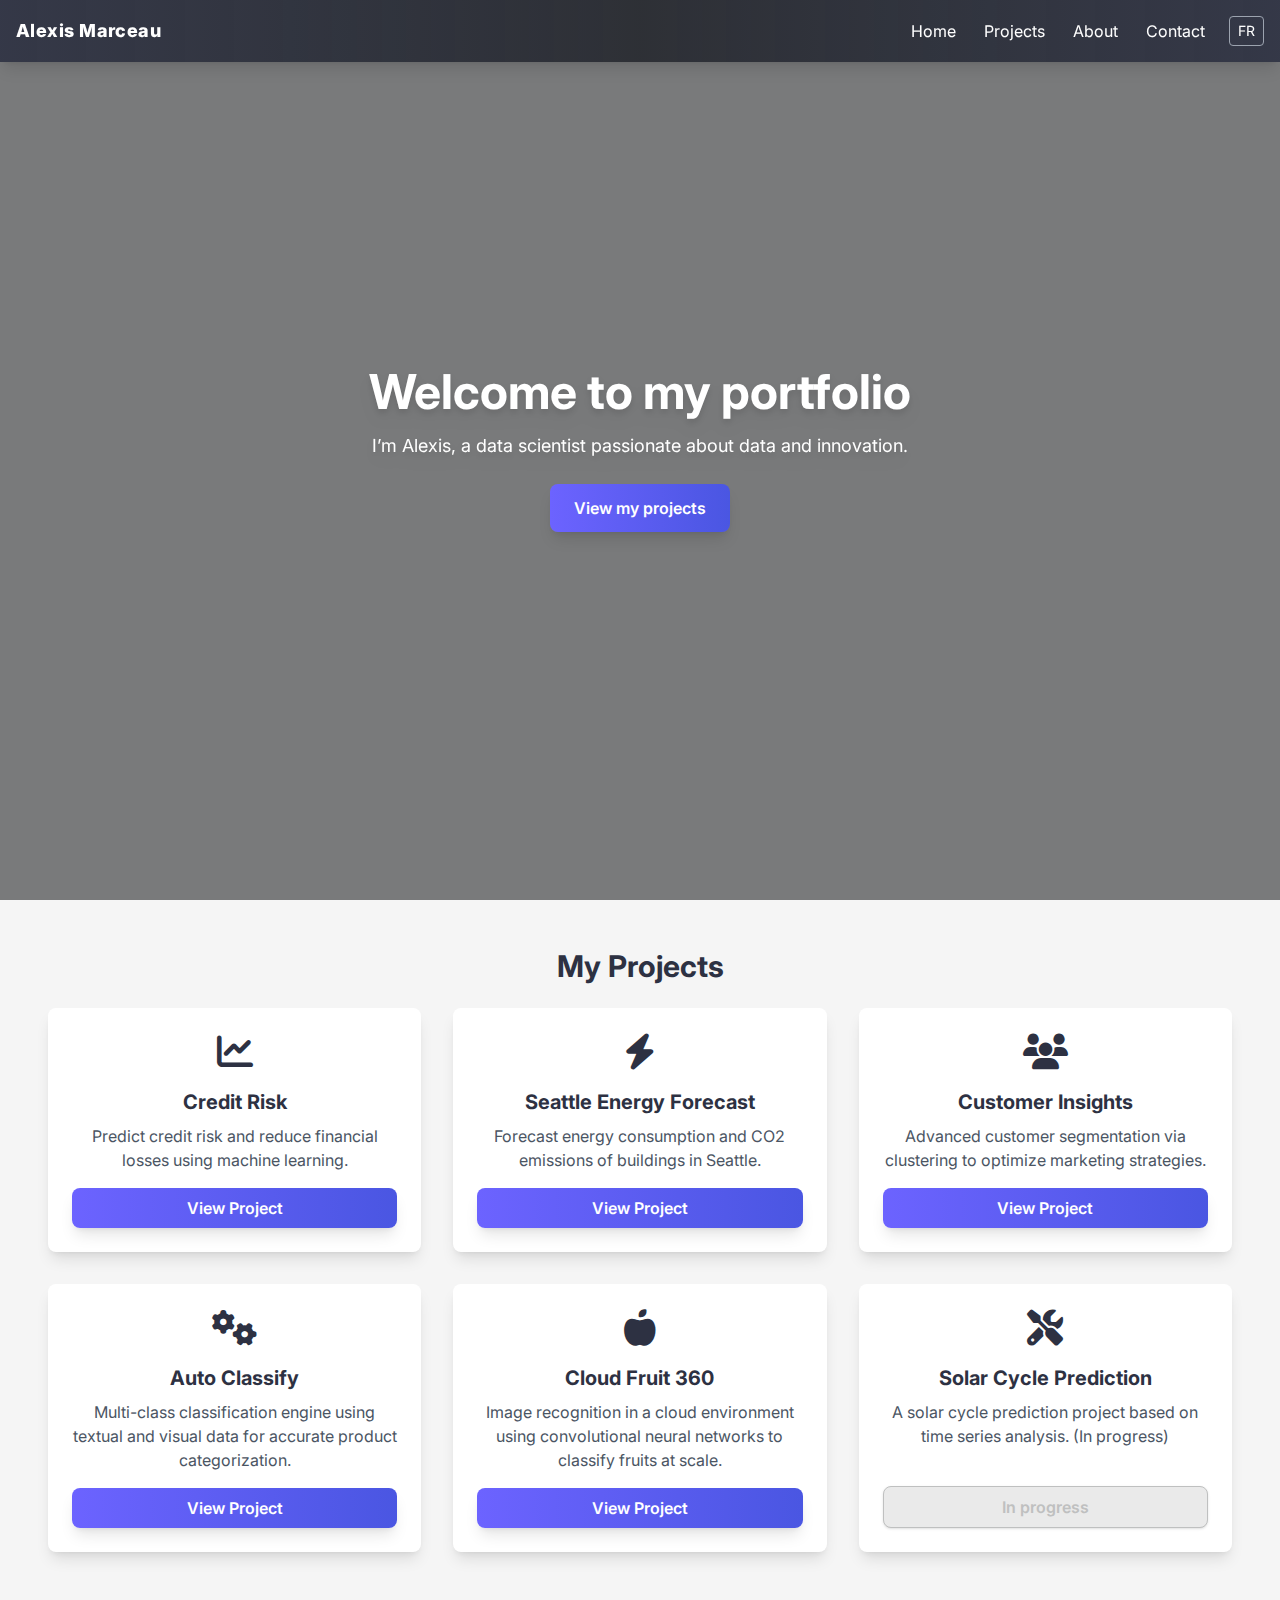
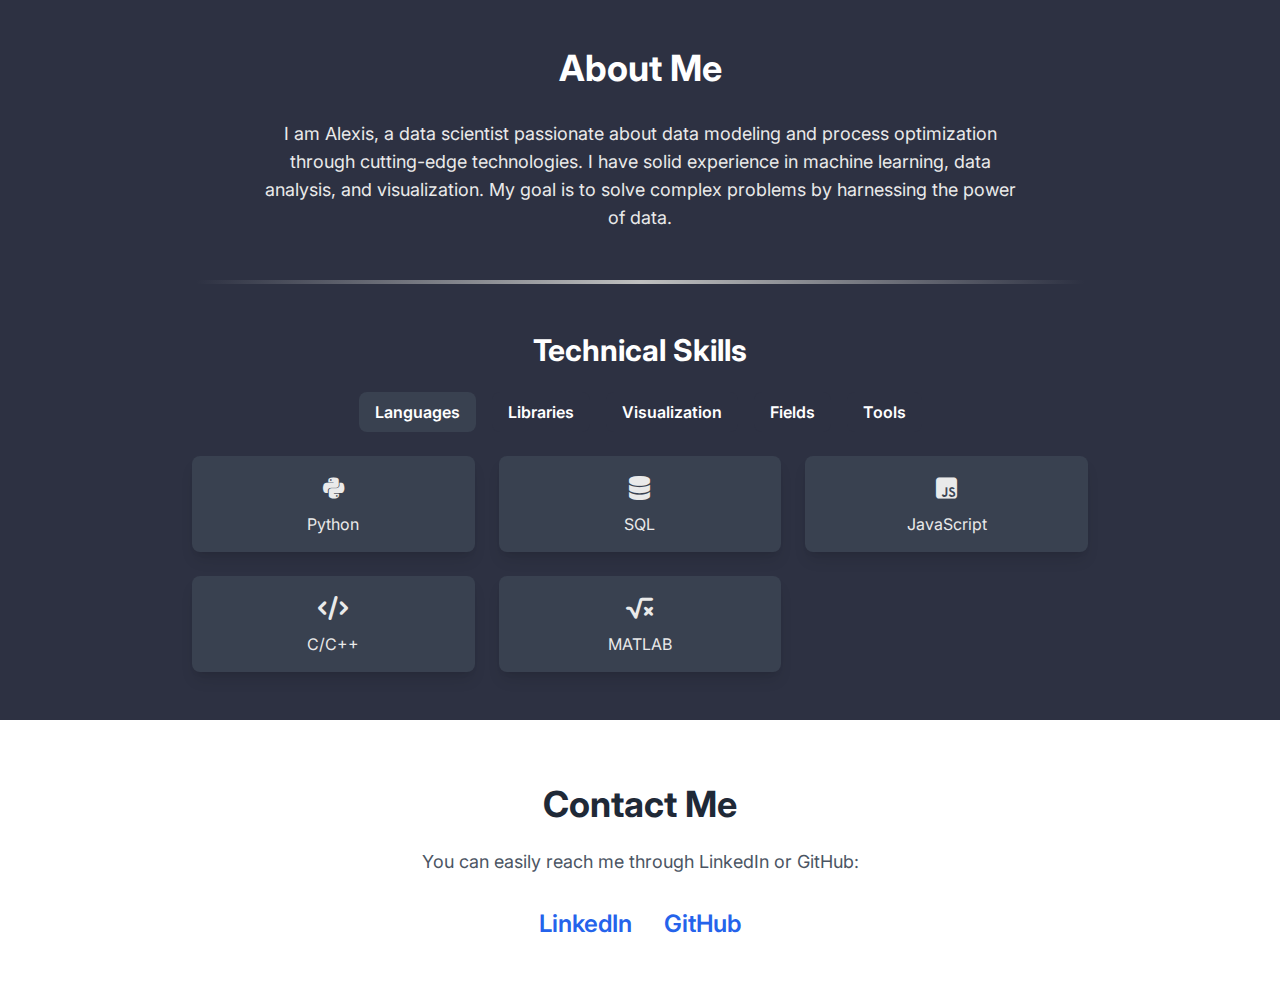
==== commit 9d20edf6: "Updates" ====
--- a/index.html
+++ b/index.html
@@ -1 +1 @@
-<!doctype html><html lang="en"><head><meta charset="utf-8"/><link rel="icon" href="/favicon.ico"/><meta name="viewport" content="width=device-width,initial-scale=1"/><meta name="theme-color" content="#000000"/><meta name="description" content="Web site created using create-react-app"/><link rel="apple-touch-icon" href="/logo192.png"/><link rel="manifest" href="/manifest.json"/><title>React App</title><link href="https://fonts.googleapis.com/css2?family=Inter:wght@400;600;700&display=swap" rel="stylesheet"><script defer="defer" src="/static/js/main.6744e339.js"></script><link href="/static/css/main.cbd49f45.css" rel="stylesheet"></head><body><noscript>You need to enable JavaScript to run this app.</noscript><div id="root"></div></body></html>+<!doctype html><html lang="en"><head><meta charset="utf-8"/><link rel="icon" href="/faviconDark.ico"/><meta name="viewport" content="width=device-width,initial-scale=1"/><meta name="theme-color" content="#000000"/><meta name="description" content="Web site created using create-react-app"/><link rel="apple-touch-icon" href="/logo192.png"/><link rel="manifest" href="/manifest.json"/><title>Alexis Marceau | Data Scientist</title><link href="https://fonts.googleapis.com/css2?family=Inter:wght@400;600;700&display=swap" rel="stylesheet"><script defer="defer" src="/static/js/main.d7a313d9.js"></script><link href="/static/css/main.c73cf728.css" rel="stylesheet"></head><body><noscript>You need to enable JavaScript to run this app.</noscript><div id="root"></div></body><link href="https://fonts.googleapis.com/css2?family=Playfair+Display:wght@700&family=Inter:wght@400;600&display=swap" rel="stylesheet"></html>--- a/static/css/main.c73cf728.css
+++ b/static/css/main.c73cf728.css
@@ -0,0 +1,9 @@
+@import url(https://fonts.googleapis.com/css2?family=Inter:wght@400;600;700&display=swap);
+/*!
+ * Font Awesome Free 6.6.0 by @fontawesome - https://fontawesome.com
+ * License - https://fontawesome.com/license/free (Icons: CC BY 4.0, Fonts: SIL OFL 1.1, Code: MIT License)
+ * Copyright 2024 Fonticons, Inc.
+ */.fa{font-family:Font Awesome\ 6 Free;font-family:var(--fa-style-family,"Font Awesome 6 Free");font-weight:900;font-weight:var(--fa-style,900)}.fa,.fa-brands,.fa-classic,.fa-regular,.fa-sharp-solid,.fa-solid,.fab,.far,.fas{-moz-osx-font-smoothing:grayscale;-webkit-font-smoothing:antialiased;font-feature-settings:normal;display:inline-block;display:var(--fa-display,inline-block);font-style:normal;font-variant:normal;line-height:1;text-rendering:auto}.fa-classic,.fa-regular,.fa-solid,.far,.fas{font-family:Font Awesome\ 6 Free}.fa-brands,.fab{font-family:Font Awesome\ 6 Brands}.fa-1x{font-size:1em}.fa-2x{font-size:2em}.fa-3x{font-size:3em}.fa-4x{font-size:4em}.fa-5x{font-size:5em}.fa-6x{font-size:6em}.fa-7x{font-size:7em}.fa-8x{font-size:8em}.fa-9x{font-size:9em}.fa-10x{font-size:10em}.fa-2xs{font-size:.625em;line-height:.1em;vertical-align:.225em}.fa-xs{font-size:.75em;line-height:.08333em;vertical-align:.125em}.fa-sm{font-size:.875em;line-height:.07143em;vertical-align:.05357em}.fa-lg{font-size:1.25em;line-height:.05em;vertical-align:-.075em}.fa-xl{font-size:1.5em;line-height:.04167em;vertical-align:-.125em}.fa-2xl{font-size:2em;line-height:.03125em;vertical-align:-.1875em}.fa-fw{text-align:center;width:1.25em}.fa-ul{list-style-type:none;margin-left:2.5em;margin-left:var(--fa-li-margin,2.5em);padding-left:0}.fa-ul>li{position:relative}.fa-li{left:-2em;left:calc(var(--fa-li-width, 2em)*-1);line-height:inherit;position:absolute;text-align:center;width:2em;width:var(--fa-li-width,2em)}.fa-border{border-color:#eee;border-color:var(--fa-border-color,#eee);border-radius:.1em;border-radius:var(--fa-border-radius,.1em);border-style:solid;border-style:var(--fa-border-style,solid);border-width:.08em;border-width:var(--fa-border-width,.08em);padding:.2em .25em .15em;padding:var(--fa-border-padding,.2em .25em .15em)}.fa-pull-left{float:left;margin-right:.3em;margin-right:var(--fa-pull-margin,.3em)}.fa-pull-right{float:right;margin-left:.3em;margin-left:var(--fa-pull-margin,.3em)}.fa-beat{animation-delay:0s;animation-delay:var(--fa-animation-delay,0s);animation-direction:normal;animation-direction:var(--fa-animation-direction,normal);animation-duration:1s;animation-duration:var(--fa-animation-duration,1s);animation-iteration-count:infinite;animation-iteration-count:var(--fa-animation-iteration-count,infinite);animation-name:fa-beat;animation-timing-function:ease-in-out;animation-timing-function:var(--fa-animation-timing,ease-in-out)}.fa-bounce{animation-delay:0s;animation-delay:var(--fa-animation-delay,0s);animation-direction:normal;animation-direction:var(--fa-animation-direction,normal);animation-duration:1s;animation-duration:var(--fa-animation-duration,1s);animation-iteration-count:infinite;animation-iteration-count:var(--fa-animation-iteration-count,infinite);animation-name:fa-bounce;animation-timing-function:cubic-bezier(.28,.84,.42,1);animation-timing-function:var(--fa-animation-timing,cubic-bezier(.28,.84,.42,1))}.fa-fade{animation-iteration-count:infinite;animation-iteration-count:var(--fa-animation-iteration-count,infinite);animation-name:fa-fade;animation-timing-function:cubic-bezier(.4,0,.6,1);animation-timing-function:var(--fa-animation-timing,cubic-bezier(.4,0,.6,1))}.fa-beat-fade,.fa-fade{animation-delay:0s;animation-delay:var(--fa-animation-delay,0s);animation-direction:normal;animation-direction:var(--fa-animation-direction,normal);animation-duration:1s;animation-duration:var(--fa-animation-duration,1s)}.fa-beat-fade{animation-iteration-count:infinite;animation-iteration-count:var(--fa-animation-iteration-count,infinite);animation-name:fa-beat-fade;animation-timing-function:cubic-bezier(.4,0,.6,1);animation-timing-function:var(--fa-animation-timing,cubic-bezier(.4,0,.6,1))}.fa-flip{animation-delay:0s;animation-delay:var(--fa-animation-delay,0s);animation-direction:normal;animation-direction:var(--fa-animation-direction,normal);animation-duration:1s;animation-duration:var(--fa-animation-duration,1s);animation-iteration-count:infinite;animation-iteration-count:var(--fa-animation-iteration-count,infinite);animation-name:fa-flip;animation-timing-function:ease-in-out;animation-timing-function:var(--fa-animation-timing,ease-in-out)}.fa-shake{animation-duration:1s;animation-duration:var(--fa-animation-duration,1s);animation-iteration-count:infinite;animation-iteration-count:var(--fa-animation-iteration-count,infinite);animation-name:fa-shake;animation-timing-function:linear;animation-timing-function:var(--fa-animation-timing,linear)}.fa-shake,.fa-spin{animation-delay:0s;animation-delay:var(--fa-animation-delay,0s);animation-direction:normal;animation-direction:var(--fa-animation-direction,normal)}.fa-spin{animation-duration:2s;animation-duration:var(--fa-animation-duration,2s);animation-iteration-count:infinite;animation-iteration-count:var(--fa-animation-iteration-count,infinite);animation-name:fa-spin;animation-timing-function:linear;animation-timing-function:var(--fa-animation-timing,linear)}.fa-spin-reverse{--fa-animation-direction:reverse}.fa-pulse,.fa-spin-pulse{animation-direction:normal;animation-direction:var(--fa-animation-direction,normal);animation-duration:1s;animation-duration:var(--fa-animation-duration,1s);animation-iteration-count:infinite;animation-iteration-count:var(--fa-animation-iteration-count,infinite);animation-name:fa-spin;animation-timing-function:steps(8);animation-timing-function:var(--fa-animation-timing,steps(8))}@media (prefers-reduced-motion:reduce){.fa-beat,.fa-beat-fade,.fa-bounce,.fa-fade,.fa-flip,.fa-pulse,.fa-shake,.fa-spin,.fa-spin-pulse{animation-delay:-1ms;animation-duration:1ms;animation-iteration-count:1;transition-delay:0s;transition-duration:0s}}@keyframes fa-beat{0%,90%{transform:scale(1)}45%{transform:scale(1.25);transform:scale(var(--fa-beat-scale,1.25))}}@keyframes fa-bounce{0%{transform:scale(1) translateY(0)}10%{transform:scale(1.1,.9) translateY(0);transform:scale(var(--fa-bounce-start-scale-x,1.1),var(--fa-bounce-start-scale-y,.9)) translateY(0)}30%{transform:scale(.9,1.1) translateY(-.5em);transform:scale(var(--fa-bounce-jump-scale-x,.9),var(--fa-bounce-jump-scale-y,1.1)) translateY(var(--fa-bounce-height,-.5em))}50%{transform:scale(1.05,.95) translateY(0);transform:scale(var(--fa-bounce-land-scale-x,1.05),var(--fa-bounce-land-scale-y,.95)) translateY(0)}57%{transform:scale(1) translateY(-.125em);transform:scale(1) translateY(var(--fa-bounce-rebound,-.125em))}64%{transform:scale(1) translateY(0)}to{transform:scale(1) translateY(0)}}@keyframes fa-fade{50%{opacity:.4;opacity:var(--fa-fade-opacity,.4)}}@keyframes fa-beat-fade{0%,to{opacity:.4;opacity:var(--fa-beat-fade-opacity,.4);transform:scale(1)}50%{opacity:1;transform:scale(1.125);transform:scale(var(--fa-beat-fade-scale,1.125))}}@keyframes fa-flip{50%{transform:rotateY(-180deg);transform:rotate3d(var(--fa-flip-x,0),var(--fa-flip-y,1),var(--fa-flip-z,0),var(--fa-flip-angle,-180deg))}}@keyframes fa-shake{0%{transform:rotate(-15deg)}4%{transform:rotate(15deg)}24%,8%{transform:rotate(-18deg)}12%,28%{transform:rotate(18deg)}16%{transform:rotate(-22deg)}20%{transform:rotate(22deg)}32%{transform:rotate(-12deg)}36%{transform:rotate(12deg)}40%,to{transform:rotate(0deg)}}@keyframes fa-spin{0%{transform:rotate(0deg)}to{transform:rotate(1turn)}}.fa-rotate-90{transform:rotate(90deg)}.fa-rotate-180{transform:rotate(180deg)}.fa-rotate-270{transform:rotate(270deg)}.fa-flip-horizontal{transform:scaleX(-1)}.fa-flip-vertical{transform:scaleY(-1)}.fa-flip-both,.fa-flip-horizontal.fa-flip-vertical{transform:scale(-1)}.fa-rotate-by{transform:rotate(0);transform:rotate(var(--fa-rotate-angle,0))}.fa-stack{display:inline-block;height:2em;line-height:2em;position:relative;vertical-align:middle;width:2.5em}.fa-stack-1x,.fa-stack-2x{left:0;position:absolute;text-align:center;width:100%;z-index:auto;z-index:var(--fa-stack-z-index,auto)}.fa-stack-1x{line-height:inherit}.fa-stack-2x{font-size:2em}.fa-inverse{color:#fff;color:var(--fa-inverse,#fff)}.fa-0:before{content:"\30"}.fa-1:before{content:"\31"}.fa-2:before{content:"\32"}.fa-3:before{content:"\33"}.fa-4:before{content:"\34"}.fa-5:before{content:"\35"}.fa-6:before{content:"\36"}.fa-7:before{content:"\37"}.fa-8:before{content:"\38"}.fa-9:before{content:"\39"}.fa-fill-drip:before{content:"\f576"}.fa-arrows-to-circle:before{content:"\e4bd"}.fa-chevron-circle-right:before,.fa-circle-chevron-right:before{content:"\f138"}.fa-at:before{content:"\40"}.fa-trash-alt:before,.fa-trash-can:before{content:"\f2ed"}.fa-text-height:before{content:"\f034"}.fa-user-times:before,.fa-user-xmark:before{content:"\f235"}.fa-stethoscope:before{content:"\f0f1"}.fa-comment-alt:before,.fa-message:before{content:"\f27a"}.fa-info:before{content:"\f129"}.fa-compress-alt:before,.fa-down-left-and-up-right-to-center:before{content:"\f422"}.fa-explosion:before{content:"\e4e9"}.fa-file-alt:before,.fa-file-lines:before,.fa-file-text:before{content:"\f15c"}.fa-wave-square:before{content:"\f83e"}.fa-ring:before{content:"\f70b"}.fa-building-un:before{content:"\e4d9"}.fa-dice-three:before{content:"\f527"}.fa-calendar-alt:before,.fa-calendar-days:before{content:"\f073"}.fa-anchor-circle-check:before{content:"\e4aa"}.fa-building-circle-arrow-right:before{content:"\e4d1"}.fa-volleyball-ball:before,.fa-volleyball:before{content:"\f45f"}.fa-arrows-up-to-line:before{content:"\e4c2"}.fa-sort-desc:before,.fa-sort-down:before{content:"\f0dd"}.fa-circle-minus:before,.fa-minus-circle:before{content:"\f056"}.fa-door-open:before{content:"\f52b"}.fa-right-from-bracket:before,.fa-sign-out-alt:before{content:"\f2f5"}.fa-atom:before{content:"\f5d2"}.fa-soap:before{content:"\e06e"}.fa-heart-music-camera-bolt:before,.fa-icons:before{content:"\f86d"}.fa-microphone-alt-slash:before,.fa-microphone-lines-slash:before{content:"\f539"}.fa-bridge-circle-check:before{content:"\e4c9"}.fa-pump-medical:before{content:"\e06a"}.fa-fingerprint:before{content:"\f577"}.fa-hand-point-right:before{content:"\f0a4"}.fa-magnifying-glass-location:before,.fa-search-location:before{content:"\f689"}.fa-forward-step:before,.fa-step-forward:before{content:"\f051"}.fa-face-smile-beam:before,.fa-smile-beam:before{content:"\f5b8"}.fa-flag-checkered:before{content:"\f11e"}.fa-football-ball:before,.fa-football:before{content:"\f44e"}.fa-school-circle-exclamation:before{content:"\e56c"}.fa-crop:before{content:"\f125"}.fa-angle-double-down:before,.fa-angles-down:before{content:"\f103"}.fa-users-rectangle:before{content:"\e594"}.fa-people-roof:before{content:"\e537"}.fa-people-line:before{content:"\e534"}.fa-beer-mug-empty:before,.fa-beer:before{content:"\f0fc"}.fa-diagram-predecessor:before{content:"\e477"}.fa-arrow-up-long:before,.fa-long-arrow-up:before{content:"\f176"}.fa-burn:before,.fa-fire-flame-simple:before{content:"\f46a"}.fa-male:before,.fa-person:before{content:"\f183"}.fa-laptop:before{content:"\f109"}.fa-file-csv:before{content:"\f6dd"}.fa-menorah:before{content:"\f676"}.fa-truck-plane:before{content:"\e58f"}.fa-record-vinyl:before{content:"\f8d9"}.fa-face-grin-stars:before,.fa-grin-stars:before{content:"\f587"}.fa-bong:before{content:"\f55c"}.fa-pastafarianism:before,.fa-spaghetti-monster-flying:before{content:"\f67b"}.fa-arrow-down-up-across-line:before{content:"\e4af"}.fa-spoon:before,.fa-utensil-spoon:before{content:"\f2e5"}.fa-jar-wheat:before{content:"\e517"}.fa-envelopes-bulk:before,.fa-mail-bulk:before{content:"\f674"}.fa-file-circle-exclamation:before{content:"\e4eb"}.fa-circle-h:before,.fa-hospital-symbol:before{content:"\f47e"}.fa-pager:before{content:"\f815"}.fa-address-book:before,.fa-contact-book:before{content:"\f2b9"}.fa-strikethrough:before{content:"\f0cc"}.fa-k:before{content:"\4b"}.fa-landmark-flag:before{content:"\e51c"}.fa-pencil-alt:before,.fa-pencil:before{content:"\f303"}.fa-backward:before{content:"\f04a"}.fa-caret-right:before{content:"\f0da"}.fa-comments:before{content:"\f086"}.fa-file-clipboard:before,.fa-paste:before{content:"\f0ea"}.fa-code-pull-request:before{content:"\e13c"}.fa-clipboard-list:before{content:"\f46d"}.fa-truck-loading:before,.fa-truck-ramp-box:before{content:"\f4de"}.fa-user-check:before{content:"\f4fc"}.fa-vial-virus:before{content:"\e597"}.fa-sheet-plastic:before{content:"\e571"}.fa-blog:before{content:"\f781"}.fa-user-ninja:before{content:"\f504"}.fa-person-arrow-up-from-line:before{content:"\e539"}.fa-scroll-torah:before,.fa-torah:before{content:"\f6a0"}.fa-broom-ball:before,.fa-quidditch-broom-ball:before,.fa-quidditch:before{content:"\f458"}.fa-toggle-off:before{content:"\f204"}.fa-archive:before,.fa-box-archive:before{content:"\f187"}.fa-person-drowning:before{content:"\e545"}.fa-arrow-down-9-1:before,.fa-sort-numeric-desc:before,.fa-sort-numeric-down-alt:before{content:"\f886"}.fa-face-grin-tongue-squint:before,.fa-grin-tongue-squint:before{content:"\f58a"}.fa-spray-can:before{content:"\f5bd"}.fa-truck-monster:before{content:"\f63b"}.fa-w:before{content:"\57"}.fa-earth-africa:before,.fa-globe-africa:before{content:"\f57c"}.fa-rainbow:before{content:"\f75b"}.fa-circle-notch:before{content:"\f1ce"}.fa-tablet-alt:before,.fa-tablet-screen-button:before{content:"\f3fa"}.fa-paw:before{content:"\f1b0"}.fa-cloud:before{content:"\f0c2"}.fa-trowel-bricks:before{content:"\e58a"}.fa-face-flushed:before,.fa-flushed:before{content:"\f579"}.fa-hospital-user:before{content:"\f80d"}.fa-tent-arrow-left-right:before{content:"\e57f"}.fa-gavel:before,.fa-legal:before{content:"\f0e3"}.fa-binoculars:before{content:"\f1e5"}.fa-microphone-slash:before{content:"\f131"}.fa-box-tissue:before{content:"\e05b"}.fa-motorcycle:before{content:"\f21c"}.fa-bell-concierge:before,.fa-concierge-bell:before{content:"\f562"}.fa-pen-ruler:before,.fa-pencil-ruler:before{content:"\f5ae"}.fa-people-arrows-left-right:before,.fa-people-arrows:before{content:"\e068"}.fa-mars-and-venus-burst:before{content:"\e523"}.fa-caret-square-right:before,.fa-square-caret-right:before{content:"\f152"}.fa-cut:before,.fa-scissors:before{content:"\f0c4"}.fa-sun-plant-wilt:before{content:"\e57a"}.fa-toilets-portable:before{content:"\e584"}.fa-hockey-puck:before{content:"\f453"}.fa-table:before{content:"\f0ce"}.fa-magnifying-glass-arrow-right:before{content:"\e521"}.fa-digital-tachograph:before,.fa-tachograph-digital:before{content:"\f566"}.fa-users-slash:before{content:"\e073"}.fa-clover:before{content:"\e139"}.fa-mail-reply:before,.fa-reply:before{content:"\f3e5"}.fa-star-and-crescent:before{content:"\f699"}.fa-house-fire:before{content:"\e50c"}.fa-minus-square:before,.fa-square-minus:before{content:"\f146"}.fa-helicopter:before{content:"\f533"}.fa-compass:before{content:"\f14e"}.fa-caret-square-down:before,.fa-square-caret-down:before{content:"\f150"}.fa-file-circle-question:before{content:"\e4ef"}.fa-laptop-code:before{content:"\f5fc"}.fa-swatchbook:before{content:"\f5c3"}.fa-prescription-bottle:before{content:"\f485"}.fa-bars:before,.fa-navicon:before{content:"\f0c9"}.fa-people-group:before{content:"\e533"}.fa-hourglass-3:before,.fa-hourglass-end:before{content:"\f253"}.fa-heart-broken:before,.fa-heart-crack:before{content:"\f7a9"}.fa-external-link-square-alt:before,.fa-square-up-right:before{content:"\f360"}.fa-face-kiss-beam:before,.fa-kiss-beam:before{content:"\f597"}.fa-film:before{content:"\f008"}.fa-ruler-horizontal:before{content:"\f547"}.fa-people-robbery:before{content:"\e536"}.fa-lightbulb:before{content:"\f0eb"}.fa-caret-left:before{content:"\f0d9"}.fa-circle-exclamation:before,.fa-exclamation-circle:before{content:"\f06a"}.fa-school-circle-xmark:before{content:"\e56d"}.fa-arrow-right-from-bracket:before,.fa-sign-out:before{content:"\f08b"}.fa-chevron-circle-down:before,.fa-circle-chevron-down:before{content:"\f13a"}.fa-unlock-alt:before,.fa-unlock-keyhole:before{content:"\f13e"}.fa-cloud-showers-heavy:before{content:"\f740"}.fa-headphones-alt:before,.fa-headphones-simple:before{content:"\f58f"}.fa-sitemap:before{content:"\f0e8"}.fa-circle-dollar-to-slot:before,.fa-donate:before{content:"\f4b9"}.fa-memory:before{content:"\f538"}.fa-road-spikes:before{content:"\e568"}.fa-fire-burner:before{content:"\e4f1"}.fa-flag:before{content:"\f024"}.fa-hanukiah:before{content:"\f6e6"}.fa-feather:before{content:"\f52d"}.fa-volume-down:before,.fa-volume-low:before{content:"\f027"}.fa-comment-slash:before{content:"\f4b3"}.fa-cloud-sun-rain:before{content:"\f743"}.fa-compress:before{content:"\f066"}.fa-wheat-alt:before,.fa-wheat-awn:before{content:"\e2cd"}.fa-ankh:before{content:"\f644"}.fa-hands-holding-child:before{content:"\e4fa"}.fa-asterisk:before{content:"\2a"}.fa-check-square:before,.fa-square-check:before{content:"\f14a"}.fa-peseta-sign:before{content:"\e221"}.fa-header:before,.fa-heading:before{content:"\f1dc"}.fa-ghost:before{content:"\f6e2"}.fa-list-squares:before,.fa-list:before{content:"\f03a"}.fa-phone-square-alt:before,.fa-square-phone-flip:before{content:"\f87b"}.fa-cart-plus:before{content:"\f217"}.fa-gamepad:before{content:"\f11b"}.fa-circle-dot:before,.fa-dot-circle:before{content:"\f192"}.fa-dizzy:before,.fa-face-dizzy:before{content:"\f567"}.fa-egg:before{content:"\f7fb"}.fa-house-medical-circle-xmark:before{content:"\e513"}.fa-campground:before{content:"\f6bb"}.fa-folder-plus:before{content:"\f65e"}.fa-futbol-ball:before,.fa-futbol:before,.fa-soccer-ball:before{content:"\f1e3"}.fa-paint-brush:before,.fa-paintbrush:before{content:"\f1fc"}.fa-lock:before{content:"\f023"}.fa-gas-pump:before{content:"\f52f"}.fa-hot-tub-person:before,.fa-hot-tub:before{content:"\f593"}.fa-map-location:before,.fa-map-marked:before{content:"\f59f"}.fa-house-flood-water:before{content:"\e50e"}.fa-tree:before{content:"\f1bb"}.fa-bridge-lock:before{content:"\e4cc"}.fa-sack-dollar:before{content:"\f81d"}.fa-edit:before,.fa-pen-to-square:before{content:"\f044"}.fa-car-side:before{content:"\f5e4"}.fa-share-alt:before,.fa-share-nodes:before{content:"\f1e0"}.fa-heart-circle-minus:before{content:"\e4ff"}.fa-hourglass-2:before,.fa-hourglass-half:before{content:"\f252"}.fa-microscope:before{content:"\f610"}.fa-sink:before{content:"\e06d"}.fa-bag-shopping:before,.fa-shopping-bag:before{content:"\f290"}.fa-arrow-down-z-a:before,.fa-sort-alpha-desc:before,.fa-sort-alpha-down-alt:before{content:"\f881"}.fa-mitten:before{content:"\f7b5"}.fa-person-rays:before{content:"\e54d"}.fa-users:before{content:"\f0c0"}.fa-eye-slash:before{content:"\f070"}.fa-flask-vial:before{content:"\e4f3"}.fa-hand-paper:before,.fa-hand:before{content:"\f256"}.fa-om:before{content:"\f679"}.fa-worm:before{content:"\e599"}.fa-house-circle-xmark:before{content:"\e50b"}.fa-plug:before{content:"\f1e6"}.fa-chevron-up:before{content:"\f077"}.fa-hand-spock:before{content:"\f259"}.fa-stopwatch:before{content:"\f2f2"}.fa-face-kiss:before,.fa-kiss:before{content:"\f596"}.fa-bridge-circle-xmark:before{content:"\e4cb"}.fa-face-grin-tongue:before,.fa-grin-tongue:before{content:"\f589"}.fa-chess-bishop:before{content:"\f43a"}.fa-face-grin-wink:before,.fa-grin-wink:before{content:"\f58c"}.fa-deaf:before,.fa-deafness:before,.fa-ear-deaf:before,.fa-hard-of-hearing:before{content:"\f2a4"}.fa-road-circle-check:before{content:"\e564"}.fa-dice-five:before{content:"\f523"}.fa-rss-square:before,.fa-square-rss:before{content:"\f143"}.fa-land-mine-on:before{content:"\e51b"}.fa-i-cursor:before{content:"\f246"}.fa-stamp:before{content:"\f5bf"}.fa-stairs:before{content:"\e289"}.fa-i:before{content:"\49"}.fa-hryvnia-sign:before,.fa-hryvnia:before{content:"\f6f2"}.fa-pills:before{content:"\f484"}.fa-face-grin-wide:before,.fa-grin-alt:before{content:"\f581"}.fa-tooth:before{content:"\f5c9"}.fa-v:before{content:"\56"}.fa-bangladeshi-taka-sign:before{content:"\e2e6"}.fa-bicycle:before{content:"\f206"}.fa-rod-asclepius:before,.fa-rod-snake:before,.fa-staff-aesculapius:before,.fa-staff-snake:before{content:"\e579"}.fa-head-side-cough-slash:before{content:"\e062"}.fa-ambulance:before,.fa-truck-medical:before{content:"\f0f9"}.fa-wheat-awn-circle-exclamation:before{content:"\e598"}.fa-snowman:before{content:"\f7d0"}.fa-mortar-pestle:before{content:"\f5a7"}.fa-road-barrier:before{content:"\e562"}.fa-school:before{content:"\f549"}.fa-igloo:before{content:"\f7ae"}.fa-joint:before{content:"\f595"}.fa-angle-right:before{content:"\f105"}.fa-horse:before{content:"\f6f0"}.fa-q:before{content:"\51"}.fa-g:before{content:"\47"}.fa-notes-medical:before{content:"\f481"}.fa-temperature-2:before,.fa-temperature-half:before,.fa-thermometer-2:before,.fa-thermometer-half:before{content:"\f2c9"}.fa-dong-sign:before{content:"\e169"}.fa-capsules:before{content:"\f46b"}.fa-poo-bolt:before,.fa-poo-storm:before{content:"\f75a"}.fa-face-frown-open:before,.fa-frown-open:before{content:"\f57a"}.fa-hand-point-up:before{content:"\f0a6"}.fa-money-bill:before{content:"\f0d6"}.fa-bookmark:before{content:"\f02e"}.fa-align-justify:before{content:"\f039"}.fa-umbrella-beach:before{content:"\f5ca"}.fa-helmet-un:before{content:"\e503"}.fa-bullseye:before{content:"\f140"}.fa-bacon:before{content:"\f7e5"}.fa-hand-point-down:before{content:"\f0a7"}.fa-arrow-up-from-bracket:before{content:"\e09a"}.fa-folder-blank:before,.fa-folder:before{content:"\f07b"}.fa-file-medical-alt:before,.fa-file-waveform:before{content:"\f478"}.fa-radiation:before{content:"\f7b9"}.fa-chart-simple:before{content:"\e473"}.fa-mars-stroke:before{content:"\f229"}.fa-vial:before{content:"\f492"}.fa-dashboard:before,.fa-gauge-med:before,.fa-gauge:before,.fa-tachometer-alt-average:before{content:"\f624"}.fa-magic-wand-sparkles:before,.fa-wand-magic-sparkles:before{content:"\e2ca"}.fa-e:before{content:"\45"}.fa-pen-alt:before,.fa-pen-clip:before{content:"\f305"}.fa-bridge-circle-exclamation:before{content:"\e4ca"}.fa-user:before{content:"\f007"}.fa-school-circle-check:before{content:"\e56b"}.fa-dumpster:before{content:"\f793"}.fa-shuttle-van:before,.fa-van-shuttle:before{content:"\f5b6"}.fa-building-user:before{content:"\e4da"}.fa-caret-square-left:before,.fa-square-caret-left:before{content:"\f191"}.fa-highlighter:before{content:"\f591"}.fa-key:before{content:"\f084"}.fa-bullhorn:before{content:"\f0a1"}.fa-globe:before{content:"\f0ac"}.fa-synagogue:before{content:"\f69b"}.fa-person-half-dress:before{content:"\e548"}.fa-road-bridge:before{content:"\e563"}.fa-location-arrow:before{content:"\f124"}.fa-c:before{content:"\43"}.fa-tablet-button:before{content:"\f10a"}.fa-building-lock:before{content:"\e4d6"}.fa-pizza-slice:before{content:"\f818"}.fa-money-bill-wave:before{content:"\f53a"}.fa-area-chart:before,.fa-chart-area:before{content:"\f1fe"}.fa-house-flag:before{content:"\e50d"}.fa-person-circle-minus:before{content:"\e540"}.fa-ban:before,.fa-cancel:before{content:"\f05e"}.fa-camera-rotate:before{content:"\e0d8"}.fa-air-freshener:before,.fa-spray-can-sparkles:before{content:"\f5d0"}.fa-star:before{content:"\f005"}.fa-repeat:before{content:"\f363"}.fa-cross:before{content:"\f654"}.fa-box:before{content:"\f466"}.fa-venus-mars:before{content:"\f228"}.fa-arrow-pointer:before,.fa-mouse-pointer:before{content:"\f245"}.fa-expand-arrows-alt:before,.fa-maximize:before{content:"\f31e"}.fa-charging-station:before{content:"\f5e7"}.fa-shapes:before,.fa-triangle-circle-square:before{content:"\f61f"}.fa-random:before,.fa-shuffle:before{content:"\f074"}.fa-person-running:before,.fa-running:before{content:"\f70c"}.fa-mobile-retro:before{content:"\e527"}.fa-grip-lines-vertical:before{content:"\f7a5"}.fa-spider:before{content:"\f717"}.fa-hands-bound:before{content:"\e4f9"}.fa-file-invoice-dollar:before{content:"\f571"}.fa-plane-circle-exclamation:before{content:"\e556"}.fa-x-ray:before{content:"\f497"}.fa-spell-check:before{content:"\f891"}.fa-slash:before{content:"\f715"}.fa-computer-mouse:before,.fa-mouse:before{content:"\f8cc"}.fa-arrow-right-to-bracket:before,.fa-sign-in:before{content:"\f090"}.fa-shop-slash:before,.fa-store-alt-slash:before{content:"\e070"}.fa-server:before{content:"\f233"}.fa-virus-covid-slash:before{content:"\e4a9"}.fa-shop-lock:before{content:"\e4a5"}.fa-hourglass-1:before,.fa-hourglass-start:before{content:"\f251"}.fa-blender-phone:before{content:"\f6b6"}.fa-building-wheat:before{content:"\e4db"}.fa-person-breastfeeding:before{content:"\e53a"}.fa-right-to-bracket:before,.fa-sign-in-alt:before{content:"\f2f6"}.fa-venus:before{content:"\f221"}.fa-passport:before{content:"\f5ab"}.fa-thumb-tack-slash:before,.fa-thumbtack-slash:before{content:"\e68f"}.fa-heart-pulse:before,.fa-heartbeat:before{content:"\f21e"}.fa-people-carry-box:before,.fa-people-carry:before{content:"\f4ce"}.fa-temperature-high:before{content:"\f769"}.fa-microchip:before{content:"\f2db"}.fa-crown:before{content:"\f521"}.fa-weight-hanging:before{content:"\f5cd"}.fa-xmarks-lines:before{content:"\e59a"}.fa-file-prescription:before{content:"\f572"}.fa-weight-scale:before,.fa-weight:before{content:"\f496"}.fa-user-friends:before,.fa-user-group:before{content:"\f500"}.fa-arrow-up-a-z:before,.fa-sort-alpha-up:before{content:"\f15e"}.fa-chess-knight:before{content:"\f441"}.fa-face-laugh-squint:before,.fa-laugh-squint:before{content:"\f59b"}.fa-wheelchair:before{content:"\f193"}.fa-arrow-circle-up:before,.fa-circle-arrow-up:before{content:"\f0aa"}.fa-toggle-on:before{content:"\f205"}.fa-person-walking:before,.fa-walking:before{content:"\f554"}.fa-l:before{content:"\4c"}.fa-fire:before{content:"\f06d"}.fa-bed-pulse:before,.fa-procedures:before{content:"\f487"}.fa-shuttle-space:before,.fa-space-shuttle:before{content:"\f197"}.fa-face-laugh:before,.fa-laugh:before{content:"\f599"}.fa-folder-open:before{content:"\f07c"}.fa-heart-circle-plus:before{content:"\e500"}.fa-code-fork:before{content:"\e13b"}.fa-city:before{content:"\f64f"}.fa-microphone-alt:before,.fa-microphone-lines:before{content:"\f3c9"}.fa-pepper-hot:before{content:"\f816"}.fa-unlock:before{content:"\f09c"}.fa-colon-sign:before{content:"\e140"}.fa-headset:before{content:"\f590"}.fa-store-slash:before{content:"\e071"}.fa-road-circle-xmark:before{content:"\e566"}.fa-user-minus:before{content:"\f503"}.fa-mars-stroke-up:before,.fa-mars-stroke-v:before{content:"\f22a"}.fa-champagne-glasses:before,.fa-glass-cheers:before{content:"\f79f"}.fa-clipboard:before{content:"\f328"}.fa-house-circle-exclamation:before{content:"\e50a"}.fa-file-arrow-up:before,.fa-file-upload:before{content:"\f574"}.fa-wifi-3:before,.fa-wifi-strong:before,.fa-wifi:before{content:"\f1eb"}.fa-bath:before,.fa-bathtub:before{content:"\f2cd"}.fa-underline:before{content:"\f0cd"}.fa-user-edit:before,.fa-user-pen:before{content:"\f4ff"}.fa-signature:before{content:"\f5b7"}.fa-stroopwafel:before{content:"\f551"}.fa-bold:before{content:"\f032"}.fa-anchor-lock:before{content:"\e4ad"}.fa-building-ngo:before{content:"\e4d7"}.fa-manat-sign:before{content:"\e1d5"}.fa-not-equal:before{content:"\f53e"}.fa-border-style:before,.fa-border-top-left:before{content:"\f853"}.fa-map-location-dot:before,.fa-map-marked-alt:before{content:"\f5a0"}.fa-jedi:before{content:"\f669"}.fa-poll:before,.fa-square-poll-vertical:before{content:"\f681"}.fa-mug-hot:before{content:"\f7b6"}.fa-battery-car:before,.fa-car-battery:before{content:"\f5df"}.fa-gift:before{content:"\f06b"}.fa-dice-two:before{content:"\f528"}.fa-chess-queen:before{content:"\f445"}.fa-glasses:before{content:"\f530"}.fa-chess-board:before{content:"\f43c"}.fa-building-circle-check:before{content:"\e4d2"}.fa-person-chalkboard:before{content:"\e53d"}.fa-mars-stroke-h:before,.fa-mars-stroke-right:before{content:"\f22b"}.fa-hand-back-fist:before,.fa-hand-rock:before{content:"\f255"}.fa-caret-square-up:before,.fa-square-caret-up:before{content:"\f151"}.fa-cloud-showers-water:before{content:"\e4e4"}.fa-bar-chart:before,.fa-chart-bar:before{content:"\f080"}.fa-hands-bubbles:before,.fa-hands-wash:before{content:"\e05e"}.fa-less-than-equal:before{content:"\f537"}.fa-train:before{content:"\f238"}.fa-eye-low-vision:before,.fa-low-vision:before{content:"\f2a8"}.fa-crow:before{content:"\f520"}.fa-sailboat:before{content:"\e445"}.fa-window-restore:before{content:"\f2d2"}.fa-plus-square:before,.fa-square-plus:before{content:"\f0fe"}.fa-torii-gate:before{content:"\f6a1"}.fa-frog:before{content:"\f52e"}.fa-bucket:before{content:"\e4cf"}.fa-image:before{content:"\f03e"}.fa-microphone:before{content:"\f130"}.fa-cow:before{content:"\f6c8"}.fa-caret-up:before{content:"\f0d8"}.fa-screwdriver:before{content:"\f54a"}.fa-folder-closed:before{content:"\e185"}.fa-house-tsunami:before{content:"\e515"}.fa-square-nfi:before{content:"\e576"}.fa-arrow-up-from-ground-water:before{content:"\e4b5"}.fa-glass-martini-alt:before,.fa-martini-glass:before{content:"\f57b"}.fa-rotate-back:before,.fa-rotate-backward:before,.fa-rotate-left:before,.fa-undo-alt:before{content:"\f2ea"}.fa-columns:before,.fa-table-columns:before{content:"\f0db"}.fa-lemon:before{content:"\f094"}.fa-head-side-mask:before{content:"\e063"}.fa-handshake:before{content:"\f2b5"}.fa-gem:before{content:"\f3a5"}.fa-dolly-box:before,.fa-dolly:before{content:"\f472"}.fa-smoking:before{content:"\f48d"}.fa-compress-arrows-alt:before,.fa-minimize:before{content:"\f78c"}.fa-monument:before{content:"\f5a6"}.fa-snowplow:before{content:"\f7d2"}.fa-angle-double-right:before,.fa-angles-right:before{content:"\f101"}.fa-cannabis:before{content:"\f55f"}.fa-circle-play:before,.fa-play-circle:before{content:"\f144"}.fa-tablets:before{content:"\f490"}.fa-ethernet:before{content:"\f796"}.fa-eur:before,.fa-euro-sign:before,.fa-euro:before{content:"\f153"}.fa-chair:before{content:"\f6c0"}.fa-check-circle:before,.fa-circle-check:before{content:"\f058"}.fa-circle-stop:before,.fa-stop-circle:before{content:"\f28d"}.fa-compass-drafting:before,.fa-drafting-compass:before{content:"\f568"}.fa-plate-wheat:before{content:"\e55a"}.fa-icicles:before{content:"\f7ad"}.fa-person-shelter:before{content:"\e54f"}.fa-neuter:before{content:"\f22c"}.fa-id-badge:before{content:"\f2c1"}.fa-marker:before{content:"\f5a1"}.fa-face-laugh-beam:before,.fa-laugh-beam:before{content:"\f59a"}.fa-helicopter-symbol:before{content:"\e502"}.fa-universal-access:before{content:"\f29a"}.fa-chevron-circle-up:before,.fa-circle-chevron-up:before{content:"\f139"}.fa-lari-sign:before{content:"\e1c8"}.fa-volcano:before{content:"\f770"}.fa-person-walking-dashed-line-arrow-right:before{content:"\e553"}.fa-gbp:before,.fa-pound-sign:before,.fa-sterling-sign:before{content:"\f154"}.fa-viruses:before{content:"\e076"}.fa-square-person-confined:before{content:"\e577"}.fa-user-tie:before{content:"\f508"}.fa-arrow-down-long:before,.fa-long-arrow-down:before{content:"\f175"}.fa-tent-arrow-down-to-line:before{content:"\e57e"}.fa-certificate:before{content:"\f0a3"}.fa-mail-reply-all:before,.fa-reply-all:before{content:"\f122"}.fa-suitcase:before{content:"\f0f2"}.fa-person-skating:before,.fa-skating:before{content:"\f7c5"}.fa-filter-circle-dollar:before,.fa-funnel-dollar:before{content:"\f662"}.fa-camera-retro:before{content:"\f083"}.fa-arrow-circle-down:before,.fa-circle-arrow-down:before{content:"\f0ab"}.fa-arrow-right-to-file:before,.fa-file-import:before{content:"\f56f"}.fa-external-link-square:before,.fa-square-arrow-up-right:before{content:"\f14c"}.fa-box-open:before{content:"\f49e"}.fa-scroll:before{content:"\f70e"}.fa-spa:before{content:"\f5bb"}.fa-location-pin-lock:before{content:"\e51f"}.fa-pause:before{content:"\f04c"}.fa-hill-avalanche:before{content:"\e507"}.fa-temperature-0:before,.fa-temperature-empty:before,.fa-thermometer-0:before,.fa-thermometer-empty:before{content:"\f2cb"}.fa-bomb:before{content:"\f1e2"}.fa-registered:before{content:"\f25d"}.fa-address-card:before,.fa-contact-card:before,.fa-vcard:before{content:"\f2bb"}.fa-balance-scale-right:before,.fa-scale-unbalanced-flip:before{content:"\f516"}.fa-subscript:before{content:"\f12c"}.fa-diamond-turn-right:before,.fa-directions:before{content:"\f5eb"}.fa-burst:before{content:"\e4dc"}.fa-house-laptop:before,.fa-laptop-house:before{content:"\e066"}.fa-face-tired:before,.fa-tired:before{content:"\f5c8"}.fa-money-bills:before{content:"\e1f3"}.fa-smog:before{content:"\f75f"}.fa-crutch:before{content:"\f7f7"}.fa-cloud-arrow-up:before,.fa-cloud-upload-alt:before,.fa-cloud-upload:before{content:"\f0ee"}.fa-palette:before{content:"\f53f"}.fa-arrows-turn-right:before{content:"\e4c0"}.fa-vest:before{content:"\e085"}.fa-ferry:before{content:"\e4ea"}.fa-arrows-down-to-people:before{content:"\e4b9"}.fa-seedling:before,.fa-sprout:before{content:"\f4d8"}.fa-arrows-alt-h:before,.fa-left-right:before{content:"\f337"}.fa-boxes-packing:before{content:"\e4c7"}.fa-arrow-circle-left:before,.fa-circle-arrow-left:before{content:"\f0a8"}.fa-group-arrows-rotate:before{content:"\e4f6"}.fa-bowl-food:before{content:"\e4c6"}.fa-candy-cane:before{content:"\f786"}.fa-arrow-down-wide-short:before,.fa-sort-amount-asc:before,.fa-sort-amount-down:before{content:"\f160"}.fa-cloud-bolt:before,.fa-thunderstorm:before{content:"\f76c"}.fa-remove-format:before,.fa-text-slash:before{content:"\f87d"}.fa-face-smile-wink:before,.fa-smile-wink:before{content:"\f4da"}.fa-file-word:before{content:"\f1c2"}.fa-file-powerpoint:before{content:"\f1c4"}.fa-arrows-h:before,.fa-arrows-left-right:before{content:"\f07e"}.fa-house-lock:before{content:"\e510"}.fa-cloud-arrow-down:before,.fa-cloud-download-alt:before,.fa-cloud-download:before{content:"\f0ed"}.fa-children:before{content:"\e4e1"}.fa-blackboard:before,.fa-chalkboard:before{content:"\f51b"}.fa-user-alt-slash:before,.fa-user-large-slash:before{content:"\f4fa"}.fa-envelope-open:before{content:"\f2b6"}.fa-handshake-alt-slash:before,.fa-handshake-simple-slash:before{content:"\e05f"}.fa-mattress-pillow:before{content:"\e525"}.fa-guarani-sign:before{content:"\e19a"}.fa-arrows-rotate:before,.fa-refresh:before,.fa-sync:before{content:"\f021"}.fa-fire-extinguisher:before{content:"\f134"}.fa-cruzeiro-sign:before{content:"\e152"}.fa-greater-than-equal:before{content:"\f532"}.fa-shield-alt:before,.fa-shield-halved:before{content:"\f3ed"}.fa-atlas:before,.fa-book-atlas:before{content:"\f558"}.fa-virus:before{content:"\e074"}.fa-envelope-circle-check:before{content:"\e4e8"}.fa-layer-group:before{content:"\f5fd"}.fa-arrows-to-dot:before{content:"\e4be"}.fa-archway:before{content:"\f557"}.fa-heart-circle-check:before{content:"\e4fd"}.fa-house-chimney-crack:before,.fa-house-damage:before{content:"\f6f1"}.fa-file-archive:before,.fa-file-zipper:before{content:"\f1c6"}.fa-square:before{content:"\f0c8"}.fa-glass-martini:before,.fa-martini-glass-empty:before{content:"\f000"}.fa-couch:before{content:"\f4b8"}.fa-cedi-sign:before{content:"\e0df"}.fa-italic:before{content:"\f033"}.fa-table-cells-column-lock:before{content:"\e678"}.fa-church:before{content:"\f51d"}.fa-comments-dollar:before{content:"\f653"}.fa-democrat:before{content:"\f747"}.fa-z:before{content:"\5a"}.fa-person-skiing:before,.fa-skiing:before{content:"\f7c9"}.fa-road-lock:before{content:"\e567"}.fa-a:before{content:"\41"}.fa-temperature-arrow-down:before,.fa-temperature-down:before{content:"\e03f"}.fa-feather-alt:before,.fa-feather-pointed:before{content:"\f56b"}.fa-p:before{content:"\50"}.fa-snowflake:before{content:"\f2dc"}.fa-newspaper:before{content:"\f1ea"}.fa-ad:before,.fa-rectangle-ad:before{content:"\f641"}.fa-arrow-circle-right:before,.fa-circle-arrow-right:before{content:"\f0a9"}.fa-filter-circle-xmark:before{content:"\e17b"}.fa-locust:before{content:"\e520"}.fa-sort:before,.fa-unsorted:before{content:"\f0dc"}.fa-list-1-2:before,.fa-list-numeric:before,.fa-list-ol:before{content:"\f0cb"}.fa-person-dress-burst:before{content:"\e544"}.fa-money-check-alt:before,.fa-money-check-dollar:before{content:"\f53d"}.fa-vector-square:before{content:"\f5cb"}.fa-bread-slice:before{content:"\f7ec"}.fa-language:before{content:"\f1ab"}.fa-face-kiss-wink-heart:before,.fa-kiss-wink-heart:before{content:"\f598"}.fa-filter:before{content:"\f0b0"}.fa-question:before{content:"\3f"}.fa-file-signature:before{content:"\f573"}.fa-arrows-alt:before,.fa-up-down-left-right:before{content:"\f0b2"}.fa-house-chimney-user:before{content:"\e065"}.fa-hand-holding-heart:before{content:"\f4be"}.fa-puzzle-piece:before{content:"\f12e"}.fa-money-check:before{content:"\f53c"}.fa-star-half-alt:before,.fa-star-half-stroke:before{content:"\f5c0"}.fa-code:before{content:"\f121"}.fa-glass-whiskey:before,.fa-whiskey-glass:before{content:"\f7a0"}.fa-building-circle-exclamation:before{content:"\e4d3"}.fa-magnifying-glass-chart:before{content:"\e522"}.fa-arrow-up-right-from-square:before,.fa-external-link:before{content:"\f08e"}.fa-cubes-stacked:before{content:"\e4e6"}.fa-krw:before,.fa-won-sign:before,.fa-won:before{content:"\f159"}.fa-virus-covid:before{content:"\e4a8"}.fa-austral-sign:before{content:"\e0a9"}.fa-f:before{content:"\46"}.fa-leaf:before{content:"\f06c"}.fa-road:before{content:"\f018"}.fa-cab:before,.fa-taxi:before{content:"\f1ba"}.fa-person-circle-plus:before{content:"\e541"}.fa-chart-pie:before,.fa-pie-chart:before{content:"\f200"}.fa-bolt-lightning:before{content:"\e0b7"}.fa-sack-xmark:before{content:"\e56a"}.fa-file-excel:before{content:"\f1c3"}.fa-file-contract:before{content:"\f56c"}.fa-fish-fins:before{content:"\e4f2"}.fa-building-flag:before{content:"\e4d5"}.fa-face-grin-beam:before,.fa-grin-beam:before{content:"\f582"}.fa-object-ungroup:before{content:"\f248"}.fa-poop:before{content:"\f619"}.fa-location-pin:before,.fa-map-marker:before{content:"\f041"}.fa-kaaba:before{content:"\f66b"}.fa-toilet-paper:before{content:"\f71e"}.fa-hard-hat:before,.fa-hat-hard:before,.fa-helmet-safety:before{content:"\f807"}.fa-eject:before{content:"\f052"}.fa-arrow-alt-circle-right:before,.fa-circle-right:before{content:"\f35a"}.fa-plane-circle-check:before{content:"\e555"}.fa-face-rolling-eyes:before,.fa-meh-rolling-eyes:before{content:"\f5a5"}.fa-object-group:before{content:"\f247"}.fa-chart-line:before,.fa-line-chart:before{content:"\f201"}.fa-mask-ventilator:before{content:"\e524"}.fa-arrow-right:before{content:"\f061"}.fa-map-signs:before,.fa-signs-post:before{content:"\f277"}.fa-cash-register:before{content:"\f788"}.fa-person-circle-question:before{content:"\e542"}.fa-h:before{content:"\48"}.fa-tarp:before{content:"\e57b"}.fa-screwdriver-wrench:before,.fa-tools:before{content:"\f7d9"}.fa-arrows-to-eye:before{content:"\e4bf"}.fa-plug-circle-bolt:before{content:"\e55b"}.fa-heart:before{content:"\f004"}.fa-mars-and-venus:before{content:"\f224"}.fa-home-user:before,.fa-house-user:before{content:"\e1b0"}.fa-dumpster-fire:before{content:"\f794"}.fa-house-crack:before{content:"\e3b1"}.fa-cocktail:before,.fa-martini-glass-citrus:before{content:"\f561"}.fa-face-surprise:before,.fa-surprise:before{content:"\f5c2"}.fa-bottle-water:before{content:"\e4c5"}.fa-circle-pause:before,.fa-pause-circle:before{content:"\f28b"}.fa-toilet-paper-slash:before{content:"\e072"}.fa-apple-alt:before,.fa-apple-whole:before{content:"\f5d1"}.fa-kitchen-set:before{content:"\e51a"}.fa-r:before{content:"\52"}.fa-temperature-1:before,.fa-temperature-quarter:before,.fa-thermometer-1:before,.fa-thermometer-quarter:before{content:"\f2ca"}.fa-cube:before{content:"\f1b2"}.fa-bitcoin-sign:before{content:"\e0b4"}.fa-shield-dog:before{content:"\e573"}.fa-solar-panel:before{content:"\f5ba"}.fa-lock-open:before{content:"\f3c1"}.fa-elevator:before{content:"\e16d"}.fa-money-bill-transfer:before{content:"\e528"}.fa-money-bill-trend-up:before{content:"\e529"}.fa-house-flood-water-circle-arrow-right:before{content:"\e50f"}.fa-poll-h:before,.fa-square-poll-horizontal:before{content:"\f682"}.fa-circle:before{content:"\f111"}.fa-backward-fast:before,.fa-fast-backward:before{content:"\f049"}.fa-recycle:before{content:"\f1b8"}.fa-user-astronaut:before{content:"\f4fb"}.fa-plane-slash:before{content:"\e069"}.fa-trademark:before{content:"\f25c"}.fa-basketball-ball:before,.fa-basketball:before{content:"\f434"}.fa-satellite-dish:before{content:"\f7c0"}.fa-arrow-alt-circle-up:before,.fa-circle-up:before{content:"\f35b"}.fa-mobile-alt:before,.fa-mobile-screen-button:before{content:"\f3cd"}.fa-volume-high:before,.fa-volume-up:before{content:"\f028"}.fa-users-rays:before{content:"\e593"}.fa-wallet:before{content:"\f555"}.fa-clipboard-check:before{content:"\f46c"}.fa-file-audio:before{content:"\f1c7"}.fa-burger:before,.fa-hamburger:before{content:"\f805"}.fa-wrench:before{content:"\f0ad"}.fa-bugs:before{content:"\e4d0"}.fa-rupee-sign:before,.fa-rupee:before{content:"\f156"}.fa-file-image:before{content:"\f1c5"}.fa-circle-question:before,.fa-question-circle:before{content:"\f059"}.fa-plane-departure:before{content:"\f5b0"}.fa-handshake-slash:before{content:"\e060"}.fa-book-bookmark:before{content:"\e0bb"}.fa-code-branch:before{content:"\f126"}.fa-hat-cowboy:before{content:"\f8c0"}.fa-bridge:before{content:"\e4c8"}.fa-phone-alt:before,.fa-phone-flip:before{content:"\f879"}.fa-truck-front:before{content:"\e2b7"}.fa-cat:before{content:"\f6be"}.fa-anchor-circle-exclamation:before{content:"\e4ab"}.fa-truck-field:before{content:"\e58d"}.fa-route:before{content:"\f4d7"}.fa-clipboard-question:before{content:"\e4e3"}.fa-panorama:before{content:"\e209"}.fa-comment-medical:before{content:"\f7f5"}.fa-teeth-open:before{content:"\f62f"}.fa-file-circle-minus:before{content:"\e4ed"}.fa-tags:before{content:"\f02c"}.fa-wine-glass:before{content:"\f4e3"}.fa-fast-forward:before,.fa-forward-fast:before{content:"\f050"}.fa-face-meh-blank:before,.fa-meh-blank:before{content:"\f5a4"}.fa-parking:before,.fa-square-parking:before{content:"\f540"}.fa-house-signal:before{content:"\e012"}.fa-bars-progress:before,.fa-tasks-alt:before{content:"\f828"}.fa-faucet-drip:before{content:"\e006"}.fa-cart-flatbed:before,.fa-dolly-flatbed:before{content:"\f474"}.fa-ban-smoking:before,.fa-smoking-ban:before{content:"\f54d"}.fa-terminal:before{content:"\f120"}.fa-mobile-button:before{content:"\f10b"}.fa-house-medical-flag:before{content:"\e514"}.fa-basket-shopping:before,.fa-shopping-basket:before{content:"\f291"}.fa-tape:before{content:"\f4db"}.fa-bus-alt:before,.fa-bus-simple:before{content:"\f55e"}.fa-eye:before{content:"\f06e"}.fa-face-sad-cry:before,.fa-sad-cry:before{content:"\f5b3"}.fa-audio-description:before{content:"\f29e"}.fa-person-military-to-person:before{content:"\e54c"}.fa-file-shield:before{content:"\e4f0"}.fa-user-slash:before{content:"\f506"}.fa-pen:before{content:"\f304"}.fa-tower-observation:before{content:"\e586"}.fa-file-code:before{content:"\f1c9"}.fa-signal-5:before,.fa-signal-perfect:before,.fa-signal:before{content:"\f012"}.fa-bus:before{content:"\f207"}.fa-heart-circle-xmark:before{content:"\e501"}.fa-home-lg:before,.fa-house-chimney:before{content:"\e3af"}.fa-window-maximize:before{content:"\f2d0"}.fa-face-frown:before,.fa-frown:before{content:"\f119"}.fa-prescription:before{content:"\f5b1"}.fa-shop:before,.fa-store-alt:before{content:"\f54f"}.fa-floppy-disk:before,.fa-save:before{content:"\f0c7"}.fa-vihara:before{content:"\f6a7"}.fa-balance-scale-left:before,.fa-scale-unbalanced:before{content:"\f515"}.fa-sort-asc:before,.fa-sort-up:before{content:"\f0de"}.fa-comment-dots:before,.fa-commenting:before{content:"\f4ad"}.fa-plant-wilt:before{content:"\e5aa"}.fa-diamond:before{content:"\f219"}.fa-face-grin-squint:before,.fa-grin-squint:before{content:"\f585"}.fa-hand-holding-dollar:before,.fa-hand-holding-usd:before{content:"\f4c0"}.fa-bacterium:before{content:"\e05a"}.fa-hand-pointer:before{content:"\f25a"}.fa-drum-steelpan:before{content:"\f56a"}.fa-hand-scissors:before{content:"\f257"}.fa-hands-praying:before,.fa-praying-hands:before{content:"\f684"}.fa-arrow-right-rotate:before,.fa-arrow-rotate-forward:before,.fa-arrow-rotate-right:before,.fa-redo:before{content:"\f01e"}.fa-biohazard:before{content:"\f780"}.fa-location-crosshairs:before,.fa-location:before{content:"\f601"}.fa-mars-double:before{content:"\f227"}.fa-child-dress:before{content:"\e59c"}.fa-users-between-lines:before{content:"\e591"}.fa-lungs-virus:before{content:"\e067"}.fa-face-grin-tears:before,.fa-grin-tears:before{content:"\f588"}.fa-phone:before{content:"\f095"}.fa-calendar-times:before,.fa-calendar-xmark:before{content:"\f273"}.fa-child-reaching:before{content:"\e59d"}.fa-head-side-virus:before{content:"\e064"}.fa-user-cog:before,.fa-user-gear:before{content:"\f4fe"}.fa-arrow-up-1-9:before,.fa-sort-numeric-up:before{content:"\f163"}.fa-door-closed:before{content:"\f52a"}.fa-shield-virus:before{content:"\e06c"}.fa-dice-six:before{content:"\f526"}.fa-mosquito-net:before{content:"\e52c"}.fa-bridge-water:before{content:"\e4ce"}.fa-person-booth:before{content:"\f756"}.fa-text-width:before{content:"\f035"}.fa-hat-wizard:before{content:"\f6e8"}.fa-pen-fancy:before{content:"\f5ac"}.fa-digging:before,.fa-person-digging:before{content:"\f85e"}.fa-trash:before{content:"\f1f8"}.fa-gauge-simple-med:before,.fa-gauge-simple:before,.fa-tachometer-average:before{content:"\f629"}.fa-book-medical:before{content:"\f7e6"}.fa-poo:before{content:"\f2fe"}.fa-quote-right-alt:before,.fa-quote-right:before{content:"\f10e"}.fa-shirt:before,.fa-t-shirt:before,.fa-tshirt:before{content:"\f553"}.fa-cubes:before{content:"\f1b3"}.fa-divide:before{content:"\f529"}.fa-tenge-sign:before,.fa-tenge:before{content:"\f7d7"}.fa-headphones:before{content:"\f025"}.fa-hands-holding:before{content:"\f4c2"}.fa-hands-clapping:before{content:"\e1a8"}.fa-republican:before{content:"\f75e"}.fa-arrow-left:before{content:"\f060"}.fa-person-circle-xmark:before{content:"\e543"}.fa-ruler:before{content:"\f545"}.fa-align-left:before{content:"\f036"}.fa-dice-d6:before{content:"\f6d1"}.fa-restroom:before{content:"\f7bd"}.fa-j:before{content:"\4a"}.fa-users-viewfinder:before{content:"\e595"}.fa-file-video:before{content:"\f1c8"}.fa-external-link-alt:before,.fa-up-right-from-square:before{content:"\f35d"}.fa-table-cells:before,.fa-th:before{content:"\f00a"}.fa-file-pdf:before{content:"\f1c1"}.fa-bible:before,.fa-book-bible:before{content:"\f647"}.fa-o:before{content:"\4f"}.fa-medkit:before,.fa-suitcase-medical:before{content:"\f0fa"}.fa-user-secret:before{content:"\f21b"}.fa-otter:before{content:"\f700"}.fa-female:before,.fa-person-dress:before{content:"\f182"}.fa-comment-dollar:before{content:"\f651"}.fa-briefcase-clock:before,.fa-business-time:before{content:"\f64a"}.fa-table-cells-large:before,.fa-th-large:before{content:"\f009"}.fa-book-tanakh:before,.fa-tanakh:before{content:"\f827"}.fa-phone-volume:before,.fa-volume-control-phone:before{content:"\f2a0"}.fa-hat-cowboy-side:before{content:"\f8c1"}.fa-clipboard-user:before{content:"\f7f3"}.fa-child:before{content:"\f1ae"}.fa-lira-sign:before{content:"\f195"}.fa-satellite:before{content:"\f7bf"}.fa-plane-lock:before{content:"\e558"}.fa-tag:before{content:"\f02b"}.fa-comment:before{content:"\f075"}.fa-birthday-cake:before,.fa-cake-candles:before,.fa-cake:before{content:"\f1fd"}.fa-envelope:before{content:"\f0e0"}.fa-angle-double-up:before,.fa-angles-up:before{content:"\f102"}.fa-paperclip:before{content:"\f0c6"}.fa-arrow-right-to-city:before{content:"\e4b3"}.fa-ribbon:before{content:"\f4d6"}.fa-lungs:before{content:"\f604"}.fa-arrow-up-9-1:before,.fa-sort-numeric-up-alt:before{content:"\f887"}.fa-litecoin-sign:before{content:"\e1d3"}.fa-border-none:before{content:"\f850"}.fa-circle-nodes:before{content:"\e4e2"}.fa-parachute-box:before{content:"\f4cd"}.fa-indent:before{content:"\f03c"}.fa-truck-field-un:before{content:"\e58e"}.fa-hourglass-empty:before,.fa-hourglass:before{content:"\f254"}.fa-mountain:before{content:"\f6fc"}.fa-user-doctor:before,.fa-user-md:before{content:"\f0f0"}.fa-circle-info:before,.fa-info-circle:before{content:"\f05a"}.fa-cloud-meatball:before{content:"\f73b"}.fa-camera-alt:before,.fa-camera:before{content:"\f030"}.fa-square-virus:before{content:"\e578"}.fa-meteor:before{content:"\f753"}.fa-car-on:before{content:"\e4dd"}.fa-sleigh:before{content:"\f7cc"}.fa-arrow-down-1-9:before,.fa-sort-numeric-asc:before,.fa-sort-numeric-down:before{content:"\f162"}.fa-hand-holding-droplet:before,.fa-hand-holding-water:before{content:"\f4c1"}.fa-water:before{content:"\f773"}.fa-calendar-check:before{content:"\f274"}.fa-braille:before{content:"\f2a1"}.fa-prescription-bottle-alt:before,.fa-prescription-bottle-medical:before{content:"\f486"}.fa-landmark:before{content:"\f66f"}.fa-truck:before{content:"\f0d1"}.fa-crosshairs:before{content:"\f05b"}.fa-person-cane:before{content:"\e53c"}.fa-tent:before{content:"\e57d"}.fa-vest-patches:before{content:"\e086"}.fa-check-double:before{content:"\f560"}.fa-arrow-down-a-z:before,.fa-sort-alpha-asc:before,.fa-sort-alpha-down:before{content:"\f15d"}.fa-money-bill-wheat:before{content:"\e52a"}.fa-cookie:before{content:"\f563"}.fa-arrow-left-rotate:before,.fa-arrow-rotate-back:before,.fa-arrow-rotate-backward:before,.fa-arrow-rotate-left:before,.fa-undo:before{content:"\f0e2"}.fa-hard-drive:before,.fa-hdd:before{content:"\f0a0"}.fa-face-grin-squint-tears:before,.fa-grin-squint-tears:before{content:"\f586"}.fa-dumbbell:before{content:"\f44b"}.fa-list-alt:before,.fa-rectangle-list:before{content:"\f022"}.fa-tarp-droplet:before{content:"\e57c"}.fa-house-medical-circle-check:before{content:"\e511"}.fa-person-skiing-nordic:before,.fa-skiing-nordic:before{content:"\f7ca"}.fa-calendar-plus:before{content:"\f271"}.fa-plane-arrival:before{content:"\f5af"}.fa-arrow-alt-circle-left:before,.fa-circle-left:before{content:"\f359"}.fa-subway:before,.fa-train-subway:before{content:"\f239"}.fa-chart-gantt:before{content:"\e0e4"}.fa-indian-rupee-sign:before,.fa-indian-rupee:before,.fa-inr:before{content:"\e1bc"}.fa-crop-alt:before,.fa-crop-simple:before{content:"\f565"}.fa-money-bill-1:before,.fa-money-bill-alt:before{content:"\f3d1"}.fa-left-long:before,.fa-long-arrow-alt-left:before{content:"\f30a"}.fa-dna:before{content:"\f471"}.fa-virus-slash:before{content:"\e075"}.fa-minus:before,.fa-subtract:before{content:"\f068"}.fa-chess:before{content:"\f439"}.fa-arrow-left-long:before,.fa-long-arrow-left:before{content:"\f177"}.fa-plug-circle-check:before{content:"\e55c"}.fa-street-view:before{content:"\f21d"}.fa-franc-sign:before{content:"\e18f"}.fa-volume-off:before{content:"\f026"}.fa-american-sign-language-interpreting:before,.fa-asl-interpreting:before,.fa-hands-american-sign-language-interpreting:before,.fa-hands-asl-interpreting:before{content:"\f2a3"}.fa-cog:before,.fa-gear:before{content:"\f013"}.fa-droplet-slash:before,.fa-tint-slash:before{content:"\f5c7"}.fa-mosque:before{content:"\f678"}.fa-mosquito:before{content:"\e52b"}.fa-star-of-david:before{content:"\f69a"}.fa-person-military-rifle:before{content:"\e54b"}.fa-cart-shopping:before,.fa-shopping-cart:before{content:"\f07a"}.fa-vials:before{content:"\f493"}.fa-plug-circle-plus:before{content:"\e55f"}.fa-place-of-worship:before{content:"\f67f"}.fa-grip-vertical:before{content:"\f58e"}.fa-arrow-turn-up:before,.fa-level-up:before{content:"\f148"}.fa-u:before{content:"\55"}.fa-square-root-alt:before,.fa-square-root-variable:before{content:"\f698"}.fa-clock-four:before,.fa-clock:before{content:"\f017"}.fa-backward-step:before,.fa-step-backward:before{content:"\f048"}.fa-pallet:before{content:"\f482"}.fa-faucet:before{content:"\e005"}.fa-baseball-bat-ball:before{content:"\f432"}.fa-s:before{content:"\53"}.fa-timeline:before{content:"\e29c"}.fa-keyboard:before{content:"\f11c"}.fa-caret-down:before{content:"\f0d7"}.fa-clinic-medical:before,.fa-house-chimney-medical:before{content:"\f7f2"}.fa-temperature-3:before,.fa-temperature-three-quarters:before,.fa-thermometer-3:before,.fa-thermometer-three-quarters:before{content:"\f2c8"}.fa-mobile-android-alt:before,.fa-mobile-screen:before{content:"\f3cf"}.fa-plane-up:before{content:"\e22d"}.fa-piggy-bank:before{content:"\f4d3"}.fa-battery-3:before,.fa-battery-half:before{content:"\f242"}.fa-mountain-city:before{content:"\e52e"}.fa-coins:before{content:"\f51e"}.fa-khanda:before{content:"\f66d"}.fa-sliders-h:before,.fa-sliders:before{content:"\f1de"}.fa-folder-tree:before{content:"\f802"}.fa-network-wired:before{content:"\f6ff"}.fa-map-pin:before{content:"\f276"}.fa-hamsa:before{content:"\f665"}.fa-cent-sign:before{content:"\e3f5"}.fa-flask:before{content:"\f0c3"}.fa-person-pregnant:before{content:"\e31e"}.fa-wand-sparkles:before{content:"\f72b"}.fa-ellipsis-v:before,.fa-ellipsis-vertical:before{content:"\f142"}.fa-ticket:before{content:"\f145"}.fa-power-off:before{content:"\f011"}.fa-long-arrow-alt-right:before,.fa-right-long:before{content:"\f30b"}.fa-flag-usa:before{content:"\f74d"}.fa-laptop-file:before{content:"\e51d"}.fa-teletype:before,.fa-tty:before{content:"\f1e4"}.fa-diagram-next:before{content:"\e476"}.fa-person-rifle:before{content:"\e54e"}.fa-house-medical-circle-exclamation:before{content:"\e512"}.fa-closed-captioning:before{content:"\f20a"}.fa-hiking:before,.fa-person-hiking:before{content:"\f6ec"}.fa-venus-double:before{content:"\f226"}.fa-images:before{content:"\f302"}.fa-calculator:before{content:"\f1ec"}.fa-people-pulling:before{content:"\e535"}.fa-n:before{content:"\4e"}.fa-cable-car:before,.fa-tram:before{content:"\f7da"}.fa-cloud-rain:before{content:"\f73d"}.fa-building-circle-xmark:before{content:"\e4d4"}.fa-ship:before{content:"\f21a"}.fa-arrows-down-to-line:before{content:"\e4b8"}.fa-download:before{content:"\f019"}.fa-face-grin:before,.fa-grin:before{content:"\f580"}.fa-backspace:before,.fa-delete-left:before{content:"\f55a"}.fa-eye-dropper-empty:before,.fa-eye-dropper:before,.fa-eyedropper:before{content:"\f1fb"}.fa-file-circle-check:before{content:"\e5a0"}.fa-forward:before{content:"\f04e"}.fa-mobile-android:before,.fa-mobile-phone:before,.fa-mobile:before{content:"\f3ce"}.fa-face-meh:before,.fa-meh:before{content:"\f11a"}.fa-align-center:before{content:"\f037"}.fa-book-dead:before,.fa-book-skull:before{content:"\f6b7"}.fa-drivers-license:before,.fa-id-card:before{content:"\f2c2"}.fa-dedent:before,.fa-outdent:before{content:"\f03b"}.fa-heart-circle-exclamation:before{content:"\e4fe"}.fa-home-alt:before,.fa-home-lg-alt:before,.fa-home:before,.fa-house:before{content:"\f015"}.fa-calendar-week:before{content:"\f784"}.fa-laptop-medical:before{content:"\f812"}.fa-b:before{content:"\42"}.fa-file-medical:before{content:"\f477"}.fa-dice-one:before{content:"\f525"}.fa-kiwi-bird:before{content:"\f535"}.fa-arrow-right-arrow-left:before,.fa-exchange:before{content:"\f0ec"}.fa-redo-alt:before,.fa-rotate-forward:before,.fa-rotate-right:before{content:"\f2f9"}.fa-cutlery:before,.fa-utensils:before{content:"\f2e7"}.fa-arrow-up-wide-short:before,.fa-sort-amount-up:before{content:"\f161"}.fa-mill-sign:before{content:"\e1ed"}.fa-bowl-rice:before{content:"\e2eb"}.fa-skull:before{content:"\f54c"}.fa-broadcast-tower:before,.fa-tower-broadcast:before{content:"\f519"}.fa-truck-pickup:before{content:"\f63c"}.fa-long-arrow-alt-up:before,.fa-up-long:before{content:"\f30c"}.fa-stop:before{content:"\f04d"}.fa-code-merge:before{content:"\f387"}.fa-upload:before{content:"\f093"}.fa-hurricane:before{content:"\f751"}.fa-mound:before{content:"\e52d"}.fa-toilet-portable:before{content:"\e583"}.fa-compact-disc:before{content:"\f51f"}.fa-file-arrow-down:before,.fa-file-download:before{content:"\f56d"}.fa-caravan:before{content:"\f8ff"}.fa-shield-cat:before{content:"\e572"}.fa-bolt:before,.fa-zap:before{content:"\f0e7"}.fa-glass-water:before{content:"\e4f4"}.fa-oil-well:before{content:"\e532"}.fa-vault:before{content:"\e2c5"}.fa-mars:before{content:"\f222"}.fa-toilet:before{content:"\f7d8"}.fa-plane-circle-xmark:before{content:"\e557"}.fa-cny:before,.fa-jpy:before,.fa-rmb:before,.fa-yen-sign:before,.fa-yen:before{content:"\f157"}.fa-rouble:before,.fa-rub:before,.fa-ruble-sign:before,.fa-ruble:before{content:"\f158"}.fa-sun:before{content:"\f185"}.fa-guitar:before{content:"\f7a6"}.fa-face-laugh-wink:before,.fa-laugh-wink:before{content:"\f59c"}.fa-horse-head:before{content:"\f7ab"}.fa-bore-hole:before{content:"\e4c3"}.fa-industry:before{content:"\f275"}.fa-arrow-alt-circle-down:before,.fa-circle-down:before{content:"\f358"}.fa-arrows-turn-to-dots:before{content:"\e4c1"}.fa-florin-sign:before{content:"\e184"}.fa-arrow-down-short-wide:before,.fa-sort-amount-desc:before,.fa-sort-amount-down-alt:before{content:"\f884"}.fa-less-than:before{content:"\3c"}.fa-angle-down:before{content:"\f107"}.fa-car-tunnel:before{content:"\e4de"}.fa-head-side-cough:before{content:"\e061"}.fa-grip-lines:before{content:"\f7a4"}.fa-thumbs-down:before{content:"\f165"}.fa-user-lock:before{content:"\f502"}.fa-arrow-right-long:before,.fa-long-arrow-right:before{content:"\f178"}.fa-anchor-circle-xmark:before{content:"\e4ac"}.fa-ellipsis-h:before,.fa-ellipsis:before{content:"\f141"}.fa-chess-pawn:before{content:"\f443"}.fa-first-aid:before,.fa-kit-medical:before{content:"\f479"}.fa-person-through-window:before{content:"\e5a9"}.fa-toolbox:before{content:"\f552"}.fa-hands-holding-circle:before{content:"\e4fb"}.fa-bug:before{content:"\f188"}.fa-credit-card-alt:before,.fa-credit-card:before{content:"\f09d"}.fa-automobile:before,.fa-car:before{content:"\f1b9"}.fa-hand-holding-hand:before{content:"\e4f7"}.fa-book-open-reader:before,.fa-book-reader:before{content:"\f5da"}.fa-mountain-sun:before{content:"\e52f"}.fa-arrows-left-right-to-line:before{content:"\e4ba"}.fa-dice-d20:before{content:"\f6cf"}.fa-truck-droplet:before{content:"\e58c"}.fa-file-circle-xmark:before{content:"\e5a1"}.fa-temperature-arrow-up:before,.fa-temperature-up:before{content:"\e040"}.fa-medal:before{content:"\f5a2"}.fa-bed:before{content:"\f236"}.fa-h-square:before,.fa-square-h:before{content:"\f0fd"}.fa-podcast:before{content:"\f2ce"}.fa-temperature-4:before,.fa-temperature-full:before,.fa-thermometer-4:before,.fa-thermometer-full:before{content:"\f2c7"}.fa-bell:before{content:"\f0f3"}.fa-superscript:before{content:"\f12b"}.fa-plug-circle-xmark:before{content:"\e560"}.fa-star-of-life:before{content:"\f621"}.fa-phone-slash:before{content:"\f3dd"}.fa-paint-roller:before{content:"\f5aa"}.fa-hands-helping:before,.fa-handshake-angle:before{content:"\f4c4"}.fa-location-dot:before,.fa-map-marker-alt:before{content:"\f3c5"}.fa-file:before{content:"\f15b"}.fa-greater-than:before{content:"\3e"}.fa-person-swimming:before,.fa-swimmer:before{content:"\f5c4"}.fa-arrow-down:before{content:"\f063"}.fa-droplet:before,.fa-tint:before{content:"\f043"}.fa-eraser:before{content:"\f12d"}.fa-earth-america:before,.fa-earth-americas:before,.fa-earth:before,.fa-globe-americas:before{content:"\f57d"}.fa-person-burst:before{content:"\e53b"}.fa-dove:before{content:"\f4ba"}.fa-battery-0:before,.fa-battery-empty:before{content:"\f244"}.fa-socks:before{content:"\f696"}.fa-inbox:before{content:"\f01c"}.fa-section:before{content:"\e447"}.fa-gauge-high:before,.fa-tachometer-alt-fast:before,.fa-tachometer-alt:before{content:"\f625"}.fa-envelope-open-text:before{content:"\f658"}.fa-hospital-alt:before,.fa-hospital-wide:before,.fa-hospital:before{content:"\f0f8"}.fa-wine-bottle:before{content:"\f72f"}.fa-chess-rook:before{content:"\f447"}.fa-bars-staggered:before,.fa-reorder:before,.fa-stream:before{content:"\f550"}.fa-dharmachakra:before{content:"\f655"}.fa-hotdog:before{content:"\f80f"}.fa-blind:before,.fa-person-walking-with-cane:before{content:"\f29d"}.fa-drum:before{content:"\f569"}.fa-ice-cream:before{content:"\f810"}.fa-heart-circle-bolt:before{content:"\e4fc"}.fa-fax:before{content:"\f1ac"}.fa-paragraph:before{content:"\f1dd"}.fa-check-to-slot:before,.fa-vote-yea:before{content:"\f772"}.fa-star-half:before{content:"\f089"}.fa-boxes-alt:before,.fa-boxes-stacked:before,.fa-boxes:before{content:"\f468"}.fa-chain:before,.fa-link:before{content:"\f0c1"}.fa-assistive-listening-systems:before,.fa-ear-listen:before{content:"\f2a2"}.fa-tree-city:before{content:"\e587"}.fa-play:before{content:"\f04b"}.fa-font:before{content:"\f031"}.fa-table-cells-row-lock:before{content:"\e67a"}.fa-rupiah-sign:before{content:"\e23d"}.fa-magnifying-glass:before,.fa-search:before{content:"\f002"}.fa-ping-pong-paddle-ball:before,.fa-table-tennis-paddle-ball:before,.fa-table-tennis:before{content:"\f45d"}.fa-diagnoses:before,.fa-person-dots-from-line:before{content:"\f470"}.fa-trash-can-arrow-up:before,.fa-trash-restore-alt:before{content:"\f82a"}.fa-naira-sign:before{content:"\e1f6"}.fa-cart-arrow-down:before{content:"\f218"}.fa-walkie-talkie:before{content:"\f8ef"}.fa-file-edit:before,.fa-file-pen:before{content:"\f31c"}.fa-receipt:before{content:"\f543"}.fa-pen-square:before,.fa-pencil-square:before,.fa-square-pen:before{content:"\f14b"}.fa-suitcase-rolling:before{content:"\f5c1"}.fa-person-circle-exclamation:before{content:"\e53f"}.fa-chevron-down:before{content:"\f078"}.fa-battery-5:before,.fa-battery-full:before,.fa-battery:before{content:"\f240"}.fa-skull-crossbones:before{content:"\f714"}.fa-code-compare:before{content:"\e13a"}.fa-list-dots:before,.fa-list-ul:before{content:"\f0ca"}.fa-school-lock:before{content:"\e56f"}.fa-tower-cell:before{content:"\e585"}.fa-down-long:before,.fa-long-arrow-alt-down:before{content:"\f309"}.fa-ranking-star:before{content:"\e561"}.fa-chess-king:before{content:"\f43f"}.fa-person-harassing:before{content:"\e549"}.fa-brazilian-real-sign:before{content:"\e46c"}.fa-landmark-alt:before,.fa-landmark-dome:before{content:"\f752"}.fa-arrow-up:before{content:"\f062"}.fa-television:before,.fa-tv-alt:before,.fa-tv:before{content:"\f26c"}.fa-shrimp:before{content:"\e448"}.fa-list-check:before,.fa-tasks:before{content:"\f0ae"}.fa-jug-detergent:before{content:"\e519"}.fa-circle-user:before,.fa-user-circle:before{content:"\f2bd"}.fa-user-shield:before{content:"\f505"}.fa-wind:before{content:"\f72e"}.fa-car-burst:before,.fa-car-crash:before{content:"\f5e1"}.fa-y:before{content:"\59"}.fa-person-snowboarding:before,.fa-snowboarding:before{content:"\f7ce"}.fa-shipping-fast:before,.fa-truck-fast:before{content:"\f48b"}.fa-fish:before{content:"\f578"}.fa-user-graduate:before{content:"\f501"}.fa-adjust:before,.fa-circle-half-stroke:before{content:"\f042"}.fa-clapperboard:before{content:"\e131"}.fa-circle-radiation:before,.fa-radiation-alt:before{content:"\f7ba"}.fa-baseball-ball:before,.fa-baseball:before{content:"\f433"}.fa-jet-fighter-up:before{content:"\e518"}.fa-diagram-project:before,.fa-project-diagram:before{content:"\f542"}.fa-copy:before{content:"\f0c5"}.fa-volume-mute:before,.fa-volume-times:before,.fa-volume-xmark:before{content:"\f6a9"}.fa-hand-sparkles:before{content:"\e05d"}.fa-grip-horizontal:before,.fa-grip:before{content:"\f58d"}.fa-share-from-square:before,.fa-share-square:before{content:"\f14d"}.fa-child-combatant:before,.fa-child-rifle:before{content:"\e4e0"}.fa-gun:before{content:"\e19b"}.fa-phone-square:before,.fa-square-phone:before{content:"\f098"}.fa-add:before,.fa-plus:before{content:"\2b"}.fa-expand:before{content:"\f065"}.fa-computer:before{content:"\e4e5"}.fa-close:before,.fa-multiply:before,.fa-remove:before,.fa-times:before,.fa-xmark:before{content:"\f00d"}.fa-arrows-up-down-left-right:before,.fa-arrows:before{content:"\f047"}.fa-chalkboard-teacher:before,.fa-chalkboard-user:before{content:"\f51c"}.fa-peso-sign:before{content:"\e222"}.fa-building-shield:before{content:"\e4d8"}.fa-baby:before{content:"\f77c"}.fa-users-line:before{content:"\e592"}.fa-quote-left-alt:before,.fa-quote-left:before{content:"\f10d"}.fa-tractor:before{content:"\f722"}.fa-trash-arrow-up:before,.fa-trash-restore:before{content:"\f829"}.fa-arrow-down-up-lock:before{content:"\e4b0"}.fa-lines-leaning:before{content:"\e51e"}.fa-ruler-combined:before{content:"\f546"}.fa-copyright:before{content:"\f1f9"}.fa-equals:before{content:"\3d"}.fa-blender:before{content:"\f517"}.fa-teeth:before{content:"\f62e"}.fa-ils:before,.fa-shekel-sign:before,.fa-shekel:before,.fa-sheqel-sign:before,.fa-sheqel:before{content:"\f20b"}.fa-map:before{content:"\f279"}.fa-rocket:before{content:"\f135"}.fa-photo-film:before,.fa-photo-video:before{content:"\f87c"}.fa-folder-minus:before{content:"\f65d"}.fa-store:before{content:"\f54e"}.fa-arrow-trend-up:before{content:"\e098"}.fa-plug-circle-minus:before{content:"\e55e"}.fa-sign-hanging:before,.fa-sign:before{content:"\f4d9"}.fa-bezier-curve:before{content:"\f55b"}.fa-bell-slash:before{content:"\f1f6"}.fa-tablet-android:before,.fa-tablet:before{content:"\f3fb"}.fa-school-flag:before{content:"\e56e"}.fa-fill:before{content:"\f575"}.fa-angle-up:before{content:"\f106"}.fa-drumstick-bite:before{content:"\f6d7"}.fa-holly-berry:before{content:"\f7aa"}.fa-chevron-left:before{content:"\f053"}.fa-bacteria:before{content:"\e059"}.fa-hand-lizard:before{content:"\f258"}.fa-notdef:before{content:"\e1fe"}.fa-disease:before{content:"\f7fa"}.fa-briefcase-medical:before{content:"\f469"}.fa-genderless:before{content:"\f22d"}.fa-chevron-right:before{content:"\f054"}.fa-retweet:before{content:"\f079"}.fa-car-alt:before,.fa-car-rear:before{content:"\f5de"}.fa-pump-soap:before{content:"\e06b"}.fa-video-slash:before{content:"\f4e2"}.fa-battery-2:before,.fa-battery-quarter:before{content:"\f243"}.fa-radio:before{content:"\f8d7"}.fa-baby-carriage:before,.fa-carriage-baby:before{content:"\f77d"}.fa-traffic-light:before{content:"\f637"}.fa-thermometer:before{content:"\f491"}.fa-vr-cardboard:before{content:"\f729"}.fa-hand-middle-finger:before{content:"\f806"}.fa-percent:before,.fa-percentage:before{content:"\25"}.fa-truck-moving:before{content:"\f4df"}.fa-glass-water-droplet:before{content:"\e4f5"}.fa-display:before{content:"\e163"}.fa-face-smile:before,.fa-smile:before{content:"\f118"}.fa-thumb-tack:before,.fa-thumbtack:before{content:"\f08d"}.fa-trophy:before{content:"\f091"}.fa-person-praying:before,.fa-pray:before{content:"\f683"}.fa-hammer:before{content:"\f6e3"}.fa-hand-peace:before{content:"\f25b"}.fa-rotate:before,.fa-sync-alt:before{content:"\f2f1"}.fa-spinner:before{content:"\f110"}.fa-robot:before{content:"\f544"}.fa-peace:before{content:"\f67c"}.fa-cogs:before,.fa-gears:before{content:"\f085"}.fa-warehouse:before{content:"\f494"}.fa-arrow-up-right-dots:before{content:"\e4b7"}.fa-splotch:before{content:"\f5bc"}.fa-face-grin-hearts:before,.fa-grin-hearts:before{content:"\f584"}.fa-dice-four:before{content:"\f524"}.fa-sim-card:before{content:"\f7c4"}.fa-transgender-alt:before,.fa-transgender:before{content:"\f225"}.fa-mercury:before{content:"\f223"}.fa-arrow-turn-down:before,.fa-level-down:before{content:"\f149"}.fa-person-falling-burst:before{content:"\e547"}.fa-award:before{content:"\f559"}.fa-ticket-alt:before,.fa-ticket-simple:before{content:"\f3ff"}.fa-building:before{content:"\f1ad"}.fa-angle-double-left:before,.fa-angles-left:before{content:"\f100"}.fa-qrcode:before{content:"\f029"}.fa-clock-rotate-left:before,.fa-history:before{content:"\f1da"}.fa-face-grin-beam-sweat:before,.fa-grin-beam-sweat:before{content:"\f583"}.fa-arrow-right-from-file:before,.fa-file-export:before{content:"\f56e"}.fa-shield-blank:before,.fa-shield:before{content:"\f132"}.fa-arrow-up-short-wide:before,.fa-sort-amount-up-alt:before{content:"\f885"}.fa-house-medical:before{content:"\e3b2"}.fa-golf-ball-tee:before,.fa-golf-ball:before{content:"\f450"}.fa-chevron-circle-left:before,.fa-circle-chevron-left:before{content:"\f137"}.fa-house-chimney-window:before{content:"\e00d"}.fa-pen-nib:before{content:"\f5ad"}.fa-tent-arrow-turn-left:before{content:"\e580"}.fa-tents:before{content:"\e582"}.fa-magic:before,.fa-wand-magic:before{content:"\f0d0"}.fa-dog:before{content:"\f6d3"}.fa-carrot:before{content:"\f787"}.fa-moon:before{content:"\f186"}.fa-wine-glass-alt:before,.fa-wine-glass-empty:before{content:"\f5ce"}.fa-cheese:before{content:"\f7ef"}.fa-yin-yang:before{content:"\f6ad"}.fa-music:before{content:"\f001"}.fa-code-commit:before{content:"\f386"}.fa-temperature-low:before{content:"\f76b"}.fa-biking:before,.fa-person-biking:before{content:"\f84a"}.fa-broom:before{content:"\f51a"}.fa-shield-heart:before{content:"\e574"}.fa-gopuram:before{content:"\f664"}.fa-earth-oceania:before,.fa-globe-oceania:before{content:"\e47b"}.fa-square-xmark:before,.fa-times-square:before,.fa-xmark-square:before{content:"\f2d3"}.fa-hashtag:before{content:"\23"}.fa-expand-alt:before,.fa-up-right-and-down-left-from-center:before{content:"\f424"}.fa-oil-can:before{content:"\f613"}.fa-t:before{content:"\54"}.fa-hippo:before{content:"\f6ed"}.fa-chart-column:before{content:"\e0e3"}.fa-infinity:before{content:"\f534"}.fa-vial-circle-check:before{content:"\e596"}.fa-person-arrow-down-to-line:before{content:"\e538"}.fa-voicemail:before{content:"\f897"}.fa-fan:before{content:"\f863"}.fa-person-walking-luggage:before{content:"\e554"}.fa-arrows-alt-v:before,.fa-up-down:before{content:"\f338"}.fa-cloud-moon-rain:before{content:"\f73c"}.fa-calendar:before{content:"\f133"}.fa-trailer:before{content:"\e041"}.fa-bahai:before,.fa-haykal:before{content:"\f666"}.fa-sd-card:before{content:"\f7c2"}.fa-dragon:before{content:"\f6d5"}.fa-shoe-prints:before{content:"\f54b"}.fa-circle-plus:before,.fa-plus-circle:before{content:"\f055"}.fa-face-grin-tongue-wink:before,.fa-grin-tongue-wink:before{content:"\f58b"}.fa-hand-holding:before{content:"\f4bd"}.fa-plug-circle-exclamation:before{content:"\e55d"}.fa-chain-broken:before,.fa-chain-slash:before,.fa-link-slash:before,.fa-unlink:before{content:"\f127"}.fa-clone:before{content:"\f24d"}.fa-person-walking-arrow-loop-left:before{content:"\e551"}.fa-arrow-up-z-a:before,.fa-sort-alpha-up-alt:before{content:"\f882"}.fa-fire-alt:before,.fa-fire-flame-curved:before{content:"\f7e4"}.fa-tornado:before{content:"\f76f"}.fa-file-circle-plus:before{content:"\e494"}.fa-book-quran:before,.fa-quran:before{content:"\f687"}.fa-anchor:before{content:"\f13d"}.fa-border-all:before{content:"\f84c"}.fa-angry:before,.fa-face-angry:before{content:"\f556"}.fa-cookie-bite:before{content:"\f564"}.fa-arrow-trend-down:before{content:"\e097"}.fa-feed:before,.fa-rss:before{content:"\f09e"}.fa-draw-polygon:before{content:"\f5ee"}.fa-balance-scale:before,.fa-scale-balanced:before{content:"\f24e"}.fa-gauge-simple-high:before,.fa-tachometer-fast:before,.fa-tachometer:before{content:"\f62a"}.fa-shower:before{content:"\f2cc"}.fa-desktop-alt:before,.fa-desktop:before{content:"\f390"}.fa-m:before{content:"\4d"}.fa-table-list:before,.fa-th-list:before{content:"\f00b"}.fa-comment-sms:before,.fa-sms:before{content:"\f7cd"}.fa-book:before{content:"\f02d"}.fa-user-plus:before{content:"\f234"}.fa-check:before{content:"\f00c"}.fa-battery-4:before,.fa-battery-three-quarters:before{content:"\f241"}.fa-house-circle-check:before{content:"\e509"}.fa-angle-left:before{content:"\f104"}.fa-diagram-successor:before{content:"\e47a"}.fa-truck-arrow-right:before{content:"\e58b"}.fa-arrows-split-up-and-left:before{content:"\e4bc"}.fa-fist-raised:before,.fa-hand-fist:before{content:"\f6de"}.fa-cloud-moon:before{content:"\f6c3"}.fa-briefcase:before{content:"\f0b1"}.fa-person-falling:before{content:"\e546"}.fa-image-portrait:before,.fa-portrait:before{content:"\f3e0"}.fa-user-tag:before{content:"\f507"}.fa-rug:before{content:"\e569"}.fa-earth-europe:before,.fa-globe-europe:before{content:"\f7a2"}.fa-cart-flatbed-suitcase:before,.fa-luggage-cart:before{content:"\f59d"}.fa-rectangle-times:before,.fa-rectangle-xmark:before,.fa-times-rectangle:before,.fa-window-close:before{content:"\f410"}.fa-baht-sign:before{content:"\e0ac"}.fa-book-open:before{content:"\f518"}.fa-book-journal-whills:before,.fa-journal-whills:before{content:"\f66a"}.fa-handcuffs:before{content:"\e4f8"}.fa-exclamation-triangle:before,.fa-triangle-exclamation:before,.fa-warning:before{content:"\f071"}.fa-database:before{content:"\f1c0"}.fa-mail-forward:before,.fa-share:before{content:"\f064"}.fa-bottle-droplet:before{content:"\e4c4"}.fa-mask-face:before{content:"\e1d7"}.fa-hill-rockslide:before{content:"\e508"}.fa-exchange-alt:before,.fa-right-left:before{content:"\f362"}.fa-paper-plane:before{content:"\f1d8"}.fa-road-circle-exclamation:before{content:"\e565"}.fa-dungeon:before{content:"\f6d9"}.fa-align-right:before{content:"\f038"}.fa-money-bill-1-wave:before,.fa-money-bill-wave-alt:before{content:"\f53b"}.fa-life-ring:before{content:"\f1cd"}.fa-hands:before,.fa-sign-language:before,.fa-signing:before{content:"\f2a7"}.fa-calendar-day:before{content:"\f783"}.fa-ladder-water:before,.fa-swimming-pool:before,.fa-water-ladder:before{content:"\f5c5"}.fa-arrows-up-down:before,.fa-arrows-v:before{content:"\f07d"}.fa-face-grimace:before,.fa-grimace:before{content:"\f57f"}.fa-wheelchair-alt:before,.fa-wheelchair-move:before{content:"\e2ce"}.fa-level-down-alt:before,.fa-turn-down:before{content:"\f3be"}.fa-person-walking-arrow-right:before{content:"\e552"}.fa-envelope-square:before,.fa-square-envelope:before{content:"\f199"}.fa-dice:before{content:"\f522"}.fa-bowling-ball:before{content:"\f436"}.fa-brain:before{content:"\f5dc"}.fa-band-aid:before,.fa-bandage:before{content:"\f462"}.fa-calendar-minus:before{content:"\f272"}.fa-circle-xmark:before,.fa-times-circle:before,.fa-xmark-circle:before{content:"\f057"}.fa-gifts:before{content:"\f79c"}.fa-hotel:before{content:"\f594"}.fa-earth-asia:before,.fa-globe-asia:before{content:"\f57e"}.fa-id-card-alt:before,.fa-id-card-clip:before{content:"\f47f"}.fa-magnifying-glass-plus:before,.fa-search-plus:before{content:"\f00e"}.fa-thumbs-up:before{content:"\f164"}.fa-user-clock:before{content:"\f4fd"}.fa-allergies:before,.fa-hand-dots:before{content:"\f461"}.fa-file-invoice:before{content:"\f570"}.fa-window-minimize:before{content:"\f2d1"}.fa-coffee:before,.fa-mug-saucer:before{content:"\f0f4"}.fa-brush:before{content:"\f55d"}.fa-mask:before{content:"\f6fa"}.fa-magnifying-glass-minus:before,.fa-search-minus:before{content:"\f010"}.fa-ruler-vertical:before{content:"\f548"}.fa-user-alt:before,.fa-user-large:before{content:"\f406"}.fa-train-tram:before{content:"\e5b4"}.fa-user-nurse:before{content:"\f82f"}.fa-syringe:before{content:"\f48e"}.fa-cloud-sun:before{content:"\f6c4"}.fa-stopwatch-20:before{content:"\e06f"}.fa-square-full:before{content:"\f45c"}.fa-magnet:before{content:"\f076"}.fa-jar:before{content:"\e516"}.fa-note-sticky:before,.fa-sticky-note:before{content:"\f249"}.fa-bug-slash:before{content:"\e490"}.fa-arrow-up-from-water-pump:before{content:"\e4b6"}.fa-bone:before{content:"\f5d7"}.fa-table-cells-row-unlock:before{content:"\e691"}.fa-user-injured:before{content:"\f728"}.fa-face-sad-tear:before,.fa-sad-tear:before{content:"\f5b4"}.fa-plane:before{content:"\f072"}.fa-tent-arrows-down:before{content:"\e581"}.fa-exclamation:before{content:"\21"}.fa-arrows-spin:before{content:"\e4bb"}.fa-print:before{content:"\f02f"}.fa-try:before,.fa-turkish-lira-sign:before,.fa-turkish-lira:before{content:"\e2bb"}.fa-dollar-sign:before,.fa-dollar:before,.fa-usd:before{content:"\24"}.fa-x:before{content:"\58"}.fa-magnifying-glass-dollar:before,.fa-search-dollar:before{content:"\f688"}.fa-users-cog:before,.fa-users-gear:before{content:"\f509"}.fa-person-military-pointing:before{content:"\e54a"}.fa-bank:before,.fa-building-columns:before,.fa-institution:before,.fa-museum:before,.fa-university:before{content:"\f19c"}.fa-umbrella:before{content:"\f0e9"}.fa-trowel:before{content:"\e589"}.fa-d:before{content:"\44"}.fa-stapler:before{content:"\e5af"}.fa-masks-theater:before,.fa-theater-masks:before{content:"\f630"}.fa-kip-sign:before{content:"\e1c4"}.fa-hand-point-left:before{content:"\f0a5"}.fa-handshake-alt:before,.fa-handshake-simple:before{content:"\f4c6"}.fa-fighter-jet:before,.fa-jet-fighter:before{content:"\f0fb"}.fa-share-alt-square:before,.fa-square-share-nodes:before{content:"\f1e1"}.fa-barcode:before{content:"\f02a"}.fa-plus-minus:before{content:"\e43c"}.fa-video-camera:before,.fa-video:before{content:"\f03d"}.fa-graduation-cap:before,.fa-mortar-board:before{content:"\f19d"}.fa-hand-holding-medical:before{content:"\e05c"}.fa-person-circle-check:before{content:"\e53e"}.fa-level-up-alt:before,.fa-turn-up:before{content:"\f3bf"}.fa-sr-only,.fa-sr-only-focusable:not(:focus),.sr-only,.sr-only-focusable:not(:focus){clip:rect(0,0,0,0);border-width:0;height:1px;margin:-1px;overflow:hidden;padding:0;position:absolute;white-space:nowrap;width:1px}:host,:root{--fa-style-family-brands:"Font Awesome 6 Brands";--fa-font-brands:normal 400 1em/1 "Font Awesome 6 Brands"}@font-face{font-display:block;font-family:Font Awesome\ 6 Brands;font-style:normal;font-weight:400;src:url(/static/media/fa-brands-400.bb8d5a145e22822103fb.woff2) format("woff2"),url(/static/media/fa-brands-400.0ff70dcbf135d859ebf3.ttf) format("truetype")}.fa-brands,.fab{font-weight:400}.fa-monero:before{content:"\f3d0"}.fa-hooli:before{content:"\f427"}.fa-yelp:before{content:"\f1e9"}.fa-cc-visa:before{content:"\f1f0"}.fa-lastfm:before{content:"\f202"}.fa-shopware:before{content:"\f5b5"}.fa-creative-commons-nc:before{content:"\f4e8"}.fa-aws:before{content:"\f375"}.fa-redhat:before{content:"\f7bc"}.fa-yoast:before{content:"\f2b1"}.fa-cloudflare:before{content:"\e07d"}.fa-ups:before{content:"\f7e0"}.fa-pixiv:before{content:"\e640"}.fa-wpexplorer:before{content:"\f2de"}.fa-dyalog:before{content:"\f399"}.fa-bity:before{content:"\f37a"}.fa-stackpath:before{content:"\f842"}.fa-buysellads:before{content:"\f20d"}.fa-first-order:before{content:"\f2b0"}.fa-modx:before{content:"\f285"}.fa-guilded:before{content:"\e07e"}.fa-vnv:before{content:"\f40b"}.fa-js-square:before,.fa-square-js:before{content:"\f3b9"}.fa-microsoft:before{content:"\f3ca"}.fa-qq:before{content:"\f1d6"}.fa-orcid:before{content:"\f8d2"}.fa-java:before{content:"\f4e4"}.fa-invision:before{content:"\f7b0"}.fa-creative-commons-pd-alt:before{content:"\f4ed"}.fa-centercode:before{content:"\f380"}.fa-glide-g:before{content:"\f2a6"}.fa-drupal:before{content:"\f1a9"}.fa-jxl:before{content:"\e67b"}.fa-dart-lang:before{content:"\e693"}.fa-hire-a-helper:before{content:"\f3b0"}.fa-creative-commons-by:before{content:"\f4e7"}.fa-unity:before{content:"\e049"}.fa-whmcs:before{content:"\f40d"}.fa-rocketchat:before{content:"\f3e8"}.fa-vk:before{content:"\f189"}.fa-untappd:before{content:"\f405"}.fa-mailchimp:before{content:"\f59e"}.fa-css3-alt:before{content:"\f38b"}.fa-reddit-square:before,.fa-square-reddit:before{content:"\f1a2"}.fa-vimeo-v:before{content:"\f27d"}.fa-contao:before{content:"\f26d"}.fa-square-font-awesome:before{content:"\e5ad"}.fa-deskpro:before{content:"\f38f"}.fa-brave:before{content:"\e63c"}.fa-sistrix:before{content:"\f3ee"}.fa-instagram-square:before,.fa-square-instagram:before{content:"\e055"}.fa-battle-net:before{content:"\f835"}.fa-the-red-yeti:before{content:"\f69d"}.fa-hacker-news-square:before,.fa-square-hacker-news:before{content:"\f3af"}.fa-edge:before{content:"\f282"}.fa-threads:before{content:"\e618"}.fa-napster:before{content:"\f3d2"}.fa-snapchat-square:before,.fa-square-snapchat:before{content:"\f2ad"}.fa-google-plus-g:before{content:"\f0d5"}.fa-artstation:before{content:"\f77a"}.fa-markdown:before{content:"\f60f"}.fa-sourcetree:before{content:"\f7d3"}.fa-google-plus:before{content:"\f2b3"}.fa-diaspora:before{content:"\f791"}.fa-foursquare:before{content:"\f180"}.fa-stack-overflow:before{content:"\f16c"}.fa-github-alt:before{content:"\f113"}.fa-phoenix-squadron:before{content:"\f511"}.fa-pagelines:before{content:"\f18c"}.fa-algolia:before{content:"\f36c"}.fa-red-river:before{content:"\f3e3"}.fa-creative-commons-sa:before{content:"\f4ef"}.fa-safari:before{content:"\f267"}.fa-google:before{content:"\f1a0"}.fa-font-awesome-alt:before,.fa-square-font-awesome-stroke:before{content:"\f35c"}.fa-atlassian:before{content:"\f77b"}.fa-linkedin-in:before{content:"\f0e1"}.fa-digital-ocean:before{content:"\f391"}.fa-nimblr:before{content:"\f5a8"}.fa-chromecast:before{content:"\f838"}.fa-evernote:before{content:"\f839"}.fa-hacker-news:before{content:"\f1d4"}.fa-creative-commons-sampling:before{content:"\f4f0"}.fa-adversal:before{content:"\f36a"}.fa-creative-commons:before{content:"\f25e"}.fa-watchman-monitoring:before{content:"\e087"}.fa-fonticons:before{content:"\f280"}.fa-weixin:before{content:"\f1d7"}.fa-shirtsinbulk:before{content:"\f214"}.fa-codepen:before{content:"\f1cb"}.fa-git-alt:before{content:"\f841"}.fa-lyft:before{content:"\f3c3"}.fa-rev:before{content:"\f5b2"}.fa-windows:before{content:"\f17a"}.fa-wizards-of-the-coast:before{content:"\f730"}.fa-square-viadeo:before,.fa-viadeo-square:before{content:"\f2aa"}.fa-meetup:before{content:"\f2e0"}.fa-centos:before{content:"\f789"}.fa-adn:before{content:"\f170"}.fa-cloudsmith:before{content:"\f384"}.fa-opensuse:before{content:"\e62b"}.fa-pied-piper-alt:before{content:"\f1a8"}.fa-dribbble-square:before,.fa-square-dribbble:before{content:"\f397"}.fa-codiepie:before{content:"\f284"}.fa-node:before{content:"\f419"}.fa-mix:before{content:"\f3cb"}.fa-steam:before{content:"\f1b6"}.fa-cc-apple-pay:before{content:"\f416"}.fa-scribd:before{content:"\f28a"}.fa-debian:before{content:"\e60b"}.fa-openid:before{content:"\f19b"}.fa-instalod:before{content:"\e081"}.fa-expeditedssl:before{content:"\f23e"}.fa-sellcast:before{content:"\f2da"}.fa-square-twitter:before,.fa-twitter-square:before{content:"\f081"}.fa-r-project:before{content:"\f4f7"}.fa-delicious:before{content:"\f1a5"}.fa-freebsd:before{content:"\f3a4"}.fa-vuejs:before{content:"\f41f"}.fa-accusoft:before{content:"\f369"}.fa-ioxhost:before{content:"\f208"}.fa-fonticons-fi:before{content:"\f3a2"}.fa-app-store:before{content:"\f36f"}.fa-cc-mastercard:before{content:"\f1f1"}.fa-itunes-note:before{content:"\f3b5"}.fa-golang:before{content:"\e40f"}.fa-kickstarter:before,.fa-square-kickstarter:before{content:"\f3bb"}.fa-grav:before{content:"\f2d6"}.fa-weibo:before{content:"\f18a"}.fa-uncharted:before{content:"\e084"}.fa-firstdraft:before{content:"\f3a1"}.fa-square-youtube:before,.fa-youtube-square:before{content:"\f431"}.fa-wikipedia-w:before{content:"\f266"}.fa-rendact:before,.fa-wpressr:before{content:"\f3e4"}.fa-angellist:before{content:"\f209"}.fa-galactic-republic:before{content:"\f50c"}.fa-nfc-directional:before{content:"\e530"}.fa-skype:before{content:"\f17e"}.fa-joget:before{content:"\f3b7"}.fa-fedora:before{content:"\f798"}.fa-stripe-s:before{content:"\f42a"}.fa-meta:before{content:"\e49b"}.fa-laravel:before{content:"\f3bd"}.fa-hotjar:before{content:"\f3b1"}.fa-bluetooth-b:before{content:"\f294"}.fa-square-letterboxd:before{content:"\e62e"}.fa-sticker-mule:before{content:"\f3f7"}.fa-creative-commons-zero:before{content:"\f4f3"}.fa-hips:before{content:"\f452"}.fa-behance:before{content:"\f1b4"}.fa-reddit:before{content:"\f1a1"}.fa-discord:before{content:"\f392"}.fa-chrome:before{content:"\f268"}.fa-app-store-ios:before{content:"\f370"}.fa-cc-discover:before{content:"\f1f2"}.fa-wpbeginner:before{content:"\f297"}.fa-confluence:before{content:"\f78d"}.fa-shoelace:before{content:"\e60c"}.fa-mdb:before{content:"\f8ca"}.fa-dochub:before{content:"\f394"}.fa-accessible-icon:before{content:"\f368"}.fa-ebay:before{content:"\f4f4"}.fa-amazon:before{content:"\f270"}.fa-unsplash:before{content:"\e07c"}.fa-yarn:before{content:"\f7e3"}.fa-square-steam:before,.fa-steam-square:before{content:"\f1b7"}.fa-500px:before{content:"\f26e"}.fa-square-vimeo:before,.fa-vimeo-square:before{content:"\f194"}.fa-asymmetrik:before{content:"\f372"}.fa-font-awesome-flag:before,.fa-font-awesome-logo-full:before,.fa-font-awesome:before{content:"\f2b4"}.fa-gratipay:before{content:"\f184"}.fa-apple:before{content:"\f179"}.fa-hive:before{content:"\e07f"}.fa-gitkraken:before{content:"\f3a6"}.fa-keybase:before{content:"\f4f5"}.fa-apple-pay:before{content:"\f415"}.fa-padlet:before{content:"\e4a0"}.fa-amazon-pay:before{content:"\f42c"}.fa-github-square:before,.fa-square-github:before{content:"\f092"}.fa-stumbleupon:before{content:"\f1a4"}.fa-fedex:before{content:"\f797"}.fa-phoenix-framework:before{content:"\f3dc"}.fa-shopify:before{content:"\e057"}.fa-neos:before{content:"\f612"}.fa-square-threads:before{content:"\e619"}.fa-hackerrank:before{content:"\f5f7"}.fa-researchgate:before{content:"\f4f8"}.fa-swift:before{content:"\f8e1"}.fa-angular:before{content:"\f420"}.fa-speakap:before{content:"\f3f3"}.fa-angrycreative:before{content:"\f36e"}.fa-y-combinator:before{content:"\f23b"}.fa-empire:before{content:"\f1d1"}.fa-envira:before{content:"\f299"}.fa-google-scholar:before{content:"\e63b"}.fa-gitlab-square:before,.fa-square-gitlab:before{content:"\e5ae"}.fa-studiovinari:before{content:"\f3f8"}.fa-pied-piper:before{content:"\f2ae"}.fa-wordpress:before{content:"\f19a"}.fa-product-hunt:before{content:"\f288"}.fa-firefox:before{content:"\f269"}.fa-linode:before{content:"\f2b8"}.fa-goodreads:before{content:"\f3a8"}.fa-odnoklassniki-square:before,.fa-square-odnoklassniki:before{content:"\f264"}.fa-jsfiddle:before{content:"\f1cc"}.fa-sith:before{content:"\f512"}.fa-themeisle:before{content:"\f2b2"}.fa-page4:before{content:"\f3d7"}.fa-hashnode:before{content:"\e499"}.fa-react:before{content:"\f41b"}.fa-cc-paypal:before{content:"\f1f4"}.fa-squarespace:before{content:"\f5be"}.fa-cc-stripe:before{content:"\f1f5"}.fa-creative-commons-share:before{content:"\f4f2"}.fa-bitcoin:before{content:"\f379"}.fa-keycdn:before{content:"\f3ba"}.fa-opera:before{content:"\f26a"}.fa-itch-io:before{content:"\f83a"}.fa-umbraco:before{content:"\f8e8"}.fa-galactic-senate:before{content:"\f50d"}.fa-ubuntu:before{content:"\f7df"}.fa-draft2digital:before{content:"\f396"}.fa-stripe:before{content:"\f429"}.fa-houzz:before{content:"\f27c"}.fa-gg:before{content:"\f260"}.fa-dhl:before{content:"\f790"}.fa-pinterest-square:before,.fa-square-pinterest:before{content:"\f0d3"}.fa-xing:before{content:"\f168"}.fa-blackberry:before{content:"\f37b"}.fa-creative-commons-pd:before{content:"\f4ec"}.fa-playstation:before{content:"\f3df"}.fa-quinscape:before{content:"\f459"}.fa-less:before{content:"\f41d"}.fa-blogger-b:before{content:"\f37d"}.fa-opencart:before{content:"\f23d"}.fa-vine:before{content:"\f1ca"}.fa-signal-messenger:before{content:"\e663"}.fa-paypal:before{content:"\f1ed"}.fa-gitlab:before{content:"\f296"}.fa-typo3:before{content:"\f42b"}.fa-reddit-alien:before{content:"\f281"}.fa-yahoo:before{content:"\f19e"}.fa-dailymotion:before{content:"\e052"}.fa-affiliatetheme:before{content:"\f36b"}.fa-pied-piper-pp:before{content:"\f1a7"}.fa-bootstrap:before{content:"\f836"}.fa-odnoklassniki:before{content:"\f263"}.fa-nfc-symbol:before{content:"\e531"}.fa-mintbit:before{content:"\e62f"}.fa-ethereum:before{content:"\f42e"}.fa-speaker-deck:before{content:"\f83c"}.fa-creative-commons-nc-eu:before{content:"\f4e9"}.fa-patreon:before{content:"\f3d9"}.fa-avianex:before{content:"\f374"}.fa-ello:before{content:"\f5f1"}.fa-gofore:before{content:"\f3a7"}.fa-bimobject:before{content:"\f378"}.fa-brave-reverse:before{content:"\e63d"}.fa-facebook-f:before{content:"\f39e"}.fa-google-plus-square:before,.fa-square-google-plus:before{content:"\f0d4"}.fa-web-awesome:before{content:"\e682"}.fa-mandalorian:before{content:"\f50f"}.fa-first-order-alt:before{content:"\f50a"}.fa-osi:before{content:"\f41a"}.fa-google-wallet:before{content:"\f1ee"}.fa-d-and-d-beyond:before{content:"\f6ca"}.fa-periscope:before{content:"\f3da"}.fa-fulcrum:before{content:"\f50b"}.fa-cloudscale:before{content:"\f383"}.fa-forumbee:before{content:"\f211"}.fa-mizuni:before{content:"\f3cc"}.fa-schlix:before{content:"\f3ea"}.fa-square-xing:before,.fa-xing-square:before{content:"\f169"}.fa-bandcamp:before{content:"\f2d5"}.fa-wpforms:before{content:"\f298"}.fa-cloudversify:before{content:"\f385"}.fa-usps:before{content:"\f7e1"}.fa-megaport:before{content:"\f5a3"}.fa-magento:before{content:"\f3c4"}.fa-spotify:before{content:"\f1bc"}.fa-optin-monster:before{content:"\f23c"}.fa-fly:before{content:"\f417"}.fa-aviato:before{content:"\f421"}.fa-itunes:before{content:"\f3b4"}.fa-cuttlefish:before{content:"\f38c"}.fa-blogger:before{content:"\f37c"}.fa-flickr:before{content:"\f16e"}.fa-viber:before{content:"\f409"}.fa-soundcloud:before{content:"\f1be"}.fa-digg:before{content:"\f1a6"}.fa-tencent-weibo:before{content:"\f1d5"}.fa-letterboxd:before{content:"\e62d"}.fa-symfony:before{content:"\f83d"}.fa-maxcdn:before{content:"\f136"}.fa-etsy:before{content:"\f2d7"}.fa-facebook-messenger:before{content:"\f39f"}.fa-audible:before{content:"\f373"}.fa-think-peaks:before{content:"\f731"}.fa-bilibili:before{content:"\e3d9"}.fa-erlang:before{content:"\f39d"}.fa-x-twitter:before{content:"\e61b"}.fa-cotton-bureau:before{content:"\f89e"}.fa-dashcube:before{content:"\f210"}.fa-42-group:before,.fa-innosoft:before{content:"\e080"}.fa-stack-exchange:before{content:"\f18d"}.fa-elementor:before{content:"\f430"}.fa-pied-piper-square:before,.fa-square-pied-piper:before{content:"\e01e"}.fa-creative-commons-nd:before{content:"\f4eb"}.fa-palfed:before{content:"\f3d8"}.fa-superpowers:before{content:"\f2dd"}.fa-resolving:before{content:"\f3e7"}.fa-xbox:before{content:"\f412"}.fa-square-web-awesome-stroke:before{content:"\e684"}.fa-searchengin:before{content:"\f3eb"}.fa-tiktok:before{content:"\e07b"}.fa-facebook-square:before,.fa-square-facebook:before{content:"\f082"}.fa-renren:before{content:"\f18b"}.fa-linux:before{content:"\f17c"}.fa-glide:before{content:"\f2a5"}.fa-linkedin:before{content:"\f08c"}.fa-hubspot:before{content:"\f3b2"}.fa-deploydog:before{content:"\f38e"}.fa-twitch:before{content:"\f1e8"}.fa-flutter:before{content:"\e694"}.fa-ravelry:before{content:"\f2d9"}.fa-mixer:before{content:"\e056"}.fa-lastfm-square:before,.fa-square-lastfm:before{content:"\f203"}.fa-vimeo:before{content:"\f40a"}.fa-mendeley:before{content:"\f7b3"}.fa-uniregistry:before{content:"\f404"}.fa-figma:before{content:"\f799"}.fa-creative-commons-remix:before{content:"\f4ee"}.fa-cc-amazon-pay:before{content:"\f42d"}.fa-dropbox:before{content:"\f16b"}.fa-instagram:before{content:"\f16d"}.fa-cmplid:before{content:"\e360"}.fa-upwork:before{content:"\e641"}.fa-facebook:before{content:"\f09a"}.fa-gripfire:before{content:"\f3ac"}.fa-jedi-order:before{content:"\f50e"}.fa-uikit:before{content:"\f403"}.fa-fort-awesome-alt:before{content:"\f3a3"}.fa-phabricator:before{content:"\f3db"}.fa-ussunnah:before{content:"\f407"}.fa-earlybirds:before{content:"\f39a"}.fa-trade-federation:before{content:"\f513"}.fa-autoprefixer:before{content:"\f41c"}.fa-whatsapp:before{content:"\f232"}.fa-square-upwork:before{content:"\e67c"}.fa-slideshare:before{content:"\f1e7"}.fa-google-play:before{content:"\f3ab"}.fa-viadeo:before{content:"\f2a9"}.fa-line:before{content:"\f3c0"}.fa-google-drive:before{content:"\f3aa"}.fa-servicestack:before{content:"\f3ec"}.fa-simplybuilt:before{content:"\f215"}.fa-bitbucket:before{content:"\f171"}.fa-imdb:before{content:"\f2d8"}.fa-deezer:before{content:"\e077"}.fa-raspberry-pi:before{content:"\f7bb"}.fa-jira:before{content:"\f7b1"}.fa-docker:before{content:"\f395"}.fa-screenpal:before{content:"\e570"}.fa-bluetooth:before{content:"\f293"}.fa-gitter:before{content:"\f426"}.fa-d-and-d:before{content:"\f38d"}.fa-microblog:before{content:"\e01a"}.fa-cc-diners-club:before{content:"\f24c"}.fa-gg-circle:before{content:"\f261"}.fa-pied-piper-hat:before{content:"\f4e5"}.fa-kickstarter-k:before{content:"\f3bc"}.fa-yandex:before{content:"\f413"}.fa-readme:before{content:"\f4d5"}.fa-html5:before{content:"\f13b"}.fa-sellsy:before{content:"\f213"}.fa-square-web-awesome:before{content:"\e683"}.fa-sass:before{content:"\f41e"}.fa-wirsindhandwerk:before,.fa-wsh:before{content:"\e2d0"}.fa-buromobelexperte:before{content:"\f37f"}.fa-salesforce:before{content:"\f83b"}.fa-octopus-deploy:before{content:"\e082"}.fa-medapps:before{content:"\f3c6"}.fa-ns8:before{content:"\f3d5"}.fa-pinterest-p:before{content:"\f231"}.fa-apper:before{content:"\f371"}.fa-fort-awesome:before{content:"\f286"}.fa-waze:before{content:"\f83f"}.fa-bluesky:before{content:"\e671"}.fa-cc-jcb:before{content:"\f24b"}.fa-snapchat-ghost:before,.fa-snapchat:before{content:"\f2ab"}.fa-fantasy-flight-games:before{content:"\f6dc"}.fa-rust:before{content:"\e07a"}.fa-wix:before{content:"\f5cf"}.fa-behance-square:before,.fa-square-behance:before{content:"\f1b5"}.fa-supple:before{content:"\f3f9"}.fa-webflow:before{content:"\e65c"}.fa-rebel:before{content:"\f1d0"}.fa-css3:before{content:"\f13c"}.fa-staylinked:before{content:"\f3f5"}.fa-kaggle:before{content:"\f5fa"}.fa-space-awesome:before{content:"\e5ac"}.fa-deviantart:before{content:"\f1bd"}.fa-cpanel:before{content:"\f388"}.fa-goodreads-g:before{content:"\f3a9"}.fa-git-square:before,.fa-square-git:before{content:"\f1d2"}.fa-square-tumblr:before,.fa-tumblr-square:before{content:"\f174"}.fa-trello:before{content:"\f181"}.fa-creative-commons-nc-jp:before{content:"\f4ea"}.fa-get-pocket:before{content:"\f265"}.fa-perbyte:before{content:"\e083"}.fa-grunt:before{content:"\f3ad"}.fa-weebly:before{content:"\f5cc"}.fa-connectdevelop:before{content:"\f20e"}.fa-leanpub:before{content:"\f212"}.fa-black-tie:before{content:"\f27e"}.fa-themeco:before{content:"\f5c6"}.fa-python:before{content:"\f3e2"}.fa-android:before{content:"\f17b"}.fa-bots:before{content:"\e340"}.fa-free-code-camp:before{content:"\f2c5"}.fa-hornbill:before{content:"\f592"}.fa-js:before{content:"\f3b8"}.fa-ideal:before{content:"\e013"}.fa-git:before{content:"\f1d3"}.fa-dev:before{content:"\f6cc"}.fa-sketch:before{content:"\f7c6"}.fa-yandex-international:before{content:"\f414"}.fa-cc-amex:before{content:"\f1f3"}.fa-uber:before{content:"\f402"}.fa-github:before{content:"\f09b"}.fa-php:before{content:"\f457"}.fa-alipay:before{content:"\f642"}.fa-youtube:before{content:"\f167"}.fa-skyatlas:before{content:"\f216"}.fa-firefox-browser:before{content:"\e007"}.fa-replyd:before{content:"\f3e6"}.fa-suse:before{content:"\f7d6"}.fa-jenkins:before{content:"\f3b6"}.fa-twitter:before{content:"\f099"}.fa-rockrms:before{content:"\f3e9"}.fa-pinterest:before{content:"\f0d2"}.fa-buffer:before{content:"\f837"}.fa-npm:before{content:"\f3d4"}.fa-yammer:before{content:"\f840"}.fa-btc:before{content:"\f15a"}.fa-dribbble:before{content:"\f17d"}.fa-stumbleupon-circle:before{content:"\f1a3"}.fa-internet-explorer:before{content:"\f26b"}.fa-stubber:before{content:"\e5c7"}.fa-telegram-plane:before,.fa-telegram:before{content:"\f2c6"}.fa-old-republic:before{content:"\f510"}.fa-odysee:before{content:"\e5c6"}.fa-square-whatsapp:before,.fa-whatsapp-square:before{content:"\f40c"}.fa-node-js:before{content:"\f3d3"}.fa-edge-legacy:before{content:"\e078"}.fa-slack-hash:before,.fa-slack:before{content:"\f198"}.fa-medrt:before{content:"\f3c8"}.fa-usb:before{content:"\f287"}.fa-tumblr:before{content:"\f173"}.fa-vaadin:before{content:"\f408"}.fa-quora:before{content:"\f2c4"}.fa-square-x-twitter:before{content:"\e61a"}.fa-reacteurope:before{content:"\f75d"}.fa-medium-m:before,.fa-medium:before{content:"\f23a"}.fa-amilia:before{content:"\f36d"}.fa-mixcloud:before{content:"\f289"}.fa-flipboard:before{content:"\f44d"}.fa-viacoin:before{content:"\f237"}.fa-critical-role:before{content:"\f6c9"}.fa-sitrox:before{content:"\e44a"}.fa-discourse:before{content:"\f393"}.fa-joomla:before{content:"\f1aa"}.fa-mastodon:before{content:"\f4f6"}.fa-airbnb:before{content:"\f834"}.fa-wolf-pack-battalion:before{content:"\f514"}.fa-buy-n-large:before{content:"\f8a6"}.fa-gulp:before{content:"\f3ae"}.fa-creative-commons-sampling-plus:before{content:"\f4f1"}.fa-strava:before{content:"\f428"}.fa-ember:before{content:"\f423"}.fa-canadian-maple-leaf:before{content:"\f785"}.fa-teamspeak:before{content:"\f4f9"}.fa-pushed:before{content:"\f3e1"}.fa-wordpress-simple:before{content:"\f411"}.fa-nutritionix:before{content:"\f3d6"}.fa-wodu:before{content:"\e088"}.fa-google-pay:before{content:"\e079"}.fa-intercom:before{content:"\f7af"}.fa-zhihu:before{content:"\f63f"}.fa-korvue:before{content:"\f42f"}.fa-pix:before{content:"\e43a"}.fa-steam-symbol:before{content:"\f3f6"}:host,:root{--fa-font-regular:normal 400 1em/1 "Font Awesome 6 Free"}@font-face{font-display:block;font-family:Font Awesome\ 6 Free;font-style:normal;font-weight:400;src:url(/static/media/fa-regular-400.bc3722686635b5f86132.woff2) format("woff2"),url(/static/media/fa-regular-400.17a6e1aebccdbaa39e78.ttf) format("truetype")}.fa-regular,.far{font-weight:400}:host,:root{--fa-style-family-classic:"Font Awesome 6 Free";--fa-font-solid:normal 900 1em/1 "Font Awesome 6 Free"}@font-face{font-display:block;font-family:Font Awesome\ 6 Free;font-style:normal;font-weight:900;src:url(/static/media/fa-solid-900.93f719f4d62bfa3e748c.woff2) format("woff2"),url(/static/media/fa-solid-900.07ed6d5fa32c1d54af0f.ttf) format("truetype")}.fa-solid,.fas{font-weight:900}@font-face{font-display:block;font-family:Font Awesome\ 5 Brands;font-weight:400;src:url(/static/media/fa-brands-400.bb8d5a145e22822103fb.woff2) format("woff2"),url(/static/media/fa-brands-400.0ff70dcbf135d859ebf3.ttf) format("truetype")}@font-face{font-display:block;font-family:Font Awesome\ 5 Free;font-weight:900;src:url(/static/media/fa-solid-900.93f719f4d62bfa3e748c.woff2) format("woff2"),url(/static/media/fa-solid-900.07ed6d5fa32c1d54af0f.ttf) format("truetype")}@font-face{font-display:block;font-family:Font Awesome\ 5 Free;font-weight:400;src:url(/static/media/fa-regular-400.bc3722686635b5f86132.woff2) format("woff2"),url(/static/media/fa-regular-400.17a6e1aebccdbaa39e78.ttf) format("truetype")}@font-face{font-display:block;font-family:FontAwesome;src:url(/static/media/fa-solid-900.93f719f4d62bfa3e748c.woff2) format("woff2"),url(/static/media/fa-solid-900.07ed6d5fa32c1d54af0f.ttf) format("truetype")}@font-face{font-display:block;font-family:FontAwesome;src:url(/static/media/fa-brands-400.bb8d5a145e22822103fb.woff2) format("woff2"),url(/static/media/fa-brands-400.0ff70dcbf135d859ebf3.ttf) format("truetype")}@font-face{font-display:block;font-family:FontAwesome;src:url(/static/media/fa-regular-400.bc3722686635b5f86132.woff2) format("woff2"),url(/static/media/fa-regular-400.17a6e1aebccdbaa39e78.ttf) format("truetype");unicode-range:u+f003,u+f006,u+f014,u+f016-f017,u+f01a-f01b,u+f01d,u+f022,u+f03e,u+f044,u+f046,u+f05c-f05d,u+f06e,u+f070,u+f087-f088,u+f08a,u+f094,u+f096-f097,u+f09d,u+f0a0,u+f0a2,u+f0a4-f0a7,u+f0c5,u+f0c7,u+f0e5-f0e6,u+f0eb,u+f0f6-f0f8,u+f10c,u+f114-f115,u+f118-f11a,u+f11c-f11d,u+f133,u+f147,u+f14e,u+f150-f152,u+f185-f186,u+f18e,u+f190-f192,u+f196,u+f1c1-f1c9,u+f1d9,u+f1db,u+f1e3,u+f1ea,u+f1f7,u+f1f9,u+f20a,u+f247-f248,u+f24a,u+f24d,u+f255-f25b,u+f25d,u+f271-f274,u+f278,u+f27b,u+f28c,u+f28e,u+f29c,u+f2b5,u+f2b7,u+f2ba,u+f2bc,u+f2be,u+f2c0-f2c1,u+f2c3,u+f2d0,u+f2d2,u+f2d4,u+f2dc}@font-face{font-display:block;font-family:FontAwesome;src:url(/static/media/fa-v4compatibility.6cfec8414be20e2c3426.woff2) format("woff2"),url(/static/media/fa-v4compatibility.0f6cb412603527bda691.ttf) format("truetype");unicode-range:u+f041,u+f047,u+f065-f066,u+f07d-f07e,u+f080,u+f08b,u+f08e,u+f090,u+f09a,u+f0ac,u+f0ae,u+f0b2,u+f0d0,u+f0d6,u+f0e4,u+f0ec,u+f10a-f10b,u+f123,u+f13e,u+f148-f149,u+f14c,u+f156,u+f15e,u+f160-f161,u+f163,u+f175-f178,u+f195,u+f1f8,u+f219,u+f27a}*,::backdrop,:after,:before{--tw-border-spacing-x:0;--tw-border-spacing-y:0;--tw-translate-x:0;--tw-translate-y:0;--tw-rotate:0;--tw-skew-x:0;--tw-skew-y:0;--tw-scale-x:1;--tw-scale-y:1;--tw-pan-x: ;--tw-pan-y: ;--tw-pinch-zoom: ;--tw-scroll-snap-strictness:proximity;--tw-gradient-from-position: ;--tw-gradient-via-position: ;--tw-gradient-to-position: ;--tw-ordinal: ;--tw-slashed-zero: ;--tw-numeric-figure: ;--tw-numeric-spacing: ;--tw-numeric-fraction: ;--tw-ring-inset: ;--tw-ring-offset-width:0px;--tw-ring-offset-color:#fff;--tw-ring-color:#3b82f680;--tw-ring-offset-shadow:0 0 #0000;--tw-ring-shadow:0 0 #0000;--tw-shadow:0 0 #0000;--tw-shadow-colored:0 0 #0000;--tw-blur: ;--tw-brightness: ;--tw-contrast: ;--tw-grayscale: ;--tw-hue-rotate: ;--tw-invert: ;--tw-saturate: ;--tw-sepia: ;--tw-drop-shadow: ;--tw-backdrop-blur: ;--tw-backdrop-brightness: ;--tw-backdrop-contrast: ;--tw-backdrop-grayscale: ;--tw-backdrop-hue-rotate: ;--tw-backdrop-invert: ;--tw-backdrop-opacity: ;--tw-backdrop-saturate: ;--tw-backdrop-sepia: ;--tw-contain-size: ;--tw-contain-layout: ;--tw-contain-paint: ;--tw-contain-style: }/*
+! tailwindcss v3.4.15 | MIT License | https://tailwindcss.com
+*/*,:after,:before{border:0 solid #e5e7eb;box-sizing:border-box}:after,:before{--tw-content:""}:host,html{-webkit-text-size-adjust:100%;font-feature-settings:normal;-webkit-tap-highlight-color:transparent;font-family:ui-sans-serif,system-ui,sans-serif,Apple Color Emoji,Segoe UI Emoji,Segoe UI Symbol,Noto Color Emoji;font-variation-settings:normal;line-height:1.5;tab-size:4}body{line-height:inherit}hr{border-top-width:1px;color:inherit;height:0}abbr:where([title]){-webkit-text-decoration:underline dotted;text-decoration:underline dotted}h1,h2,h3,h4,h5,h6{font-size:inherit;font-weight:inherit}a{color:inherit;text-decoration:inherit}b,strong{font-weight:bolder}code,kbd,pre,samp{font-feature-settings:normal;font-family:ui-monospace,SFMono-Regular,Menlo,Monaco,Consolas,Liberation Mono,Courier New,monospace;font-size:1em;font-variation-settings:normal}small{font-size:80%}sub,sup{font-size:75%;line-height:0;position:relative;vertical-align:initial}sub{bottom:-.25em}sup{top:-.5em}table{border-collapse:collapse;border-color:inherit;text-indent:0}button,input,optgroup,select,textarea{font-feature-settings:inherit;color:inherit;font-family:inherit;font-size:100%;font-variation-settings:inherit;font-weight:inherit;letter-spacing:inherit;line-height:inherit;margin:0;padding:0}button,select{text-transform:none}button,input:where([type=button]),input:where([type=reset]),input:where([type=submit]){-webkit-appearance:button;background-color:initial;background-image:none}:-moz-focusring{outline:auto}:-moz-ui-invalid{box-shadow:none}progress{vertical-align:initial}::-webkit-inner-spin-button,::-webkit-outer-spin-button{height:auto}[type=search]{-webkit-appearance:textfield;outline-offset:-2px}::-webkit-search-decoration{-webkit-appearance:none}::-webkit-file-upload-button{-webkit-appearance:button;font:inherit}summary{display:list-item}blockquote,dd,dl,figure,h1,h2,h3,h4,h5,h6,hr,p,pre{margin:0}fieldset{margin:0}fieldset,legend{padding:0}menu,ol,ul{list-style:none;margin:0;padding:0}dialog{padding:0}textarea{resize:vertical}input::placeholder,textarea::placeholder{color:#9ca3af;opacity:1}[role=button],button{cursor:pointer}:disabled{cursor:default}audio,canvas,embed,iframe,img,object,svg,video{display:block;vertical-align:middle}img,video{height:auto;max-width:100%}[hidden]:where(:not([hidden=until-found])){display:none}.container{width:100%}@media (min-width:475px){.container{max-width:475px}}@media (min-width:640px){.container{max-width:640px}}@media (min-width:768px){.container{max-width:768px}}@media (min-width:1024px){.container{max-width:1024px}}@media (min-width:1280px){.container{max-width:1280px}}@media (min-width:1536px){.container{max-width:1536px}}.fixed{position:fixed}.absolute{position:absolute}.relative{position:relative}.left-0{left:0}.top-0{top:0}.z-10{z-index:10}.z-50{z-index:50}.mx-auto{margin-left:auto;margin-right:auto}.my-6{margin-bottom:1.5rem;margin-top:1.5rem}.mb-1{margin-bottom:.25rem}.mb-2{margin-bottom:.5rem}.mb-4{margin-bottom:1rem}.mb-6{margin-bottom:1.5rem}.mt-4{margin-top:1rem}.mt-6{margin-top:1.5rem}.mt-8{margin-top:2rem}.block{display:block}.inline-block{display:inline-block}.flex{display:flex}.grid{display:grid}.hidden{display:none}.h-1{height:.25rem}.h-full{height:100%}.h-screen{height:100vh}.w-3\/4{width:75%}.w-full{width:100%}.max-w-2xl{max-width:42rem}.max-w-lg{max-width:32rem}.max-w-xl{max-width:36rem}.flex-grow{flex-grow:1}.cursor-not-allowed{cursor:not-allowed}.scroll-mt-16{scroll-margin-top:4rem}.grid-cols-1{grid-template-columns:repeat(1,minmax(0,1fr))}.flex-col{flex-direction:column}.flex-wrap{flex-wrap:wrap}.items-center{align-items:center}.justify-center{justify-content:center}.justify-between{justify-content:space-between}.gap-2{gap:.5rem}.gap-4{gap:1rem}.gap-8{gap:2rem}.space-x-3>:not([hidden])~:not([hidden]){--tw-space-x-reverse:0;margin-left:calc(.75rem*(1 - var(--tw-space-x-reverse)));margin-right:calc(.75rem*var(--tw-space-x-reverse))}.space-x-4>:not([hidden])~:not([hidden]){--tw-space-x-reverse:0;margin-left:calc(1rem*(1 - var(--tw-space-x-reverse)));margin-right:calc(1rem*var(--tw-space-x-reverse))}.space-x-8>:not([hidden])~:not([hidden]){--tw-space-x-reverse:0;margin-left:calc(2rem*(1 - var(--tw-space-x-reverse)));margin-right:calc(2rem*var(--tw-space-x-reverse))}.space-y-3>:not([hidden])~:not([hidden]){--tw-space-y-reverse:0;margin-bottom:calc(.75rem*var(--tw-space-y-reverse));margin-top:calc(.75rem*(1 - var(--tw-space-y-reverse)))}.overflow-x-hidden{overflow-x:hidden}.rounded{border-radius:.25rem}.rounded-lg{border-radius:.5rem}.border{border-width:1px}.border-\[\#BFC0C0\]{--tw-border-opacity:1;border-color:#bfc0c0;border-color:rgb(191 192 192/var(--tw-border-opacity,1))}.border-gray-400{--tw-border-opacity:1;border-color:#9ca3af;border-color:rgb(156 163 175/var(--tw-border-opacity,1))}.bg-\[\#2D3142\]{--tw-bg-opacity:1;background-color:#2d3142;background-color:rgb(45 49 66/var(--tw-bg-opacity,1))}.bg-\[\#394150\]{--tw-bg-opacity:1;background-color:#394150;background-color:rgb(57 65 80/var(--tw-bg-opacity,1))}.bg-\[\#EAEAEA\]{--tw-bg-opacity:1;background-color:#eaeaea;background-color:rgb(234 234 234/var(--tw-bg-opacity,1))}.bg-\[\#F5F5F5\]{--tw-bg-opacity:1;background-color:#f5f5f5;background-color:rgb(245 245 245/var(--tw-bg-opacity,1))}.bg-black{--tw-bg-opacity:1;background-color:#000;background-color:rgb(0 0 0/var(--tw-bg-opacity,1))}.bg-gray-100{--tw-bg-opacity:1;background-color:#f3f4f6;background-color:rgb(243 244 246/var(--tw-bg-opacity,1))}.bg-white{--tw-bg-opacity:1;background-color:#fff;background-color:rgb(255 255 255/var(--tw-bg-opacity,1))}.bg-gradient-to-r{background-image:linear-gradient(to right,var(--tw-gradient-stops))}.from-\[\#2D3142\]{--tw-gradient-from:#2d3142 var(--tw-gradient-from-position);--tw-gradient-to:#2d314200 var(--tw-gradient-to-position);--tw-gradient-stops:var(--tw-gradient-from),var(--tw-gradient-to)}.from-\[\#2D3142\]\/90{--tw-gradient-from:#2d3142e6 var(--tw-gradient-from-position);--tw-gradient-to:#2d314200 var(--tw-gradient-to-position);--tw-gradient-stops:var(--tw-gradient-from),var(--tw-gradient-to)}.from-\[\#6C63FF\]{--tw-gradient-from:#6c63ff var(--tw-gradient-from-position);--tw-gradient-to:#6c63ff00 var(--tw-gradient-to-position);--tw-gradient-stops:var(--tw-gradient-from),var(--tw-gradient-to)}.via-\[\#1B1E25\]\/80{--tw-gradient-to:#1b1e2500 var(--tw-gradient-to-position);--tw-gradient-stops:var(--tw-gradient-from),#1b1e25cc var(--tw-gradient-via-position),var(--tw-gradient-to)}.via-\[\#BFC0C0\]{--tw-gradient-to:#bfc0c000 var(--tw-gradient-to-position);--tw-gradient-stops:var(--tw-gradient-from),#bfc0c0 var(--tw-gradient-via-position),var(--tw-gradient-to)}.to-\[\#2D3142\]{--tw-gradient-to:#2d3142 var(--tw-gradient-to-position)}.to-\[\#2D3142\]\/90{--tw-gradient-to:#2d3142e6 var(--tw-gradient-to-position)}.to-\[\#4A56E2\]{--tw-gradient-to:#4a56e2 var(--tw-gradient-to-position)}.object-cover{object-fit:cover}.p-12{padding:3rem}.p-4{padding:1rem}.p-6{padding:1.5rem}.px-2{padding-left:.5rem;padding-right:.5rem}.px-3{padding-left:.75rem;padding-right:.75rem}.px-4{padding-left:1rem;padding-right:1rem}.px-6{padding-left:1.5rem;padding-right:1.5rem}.px-8{padding-left:2rem;padding-right:2rem}.py-1{padding-bottom:.25rem;padding-top:.25rem}.py-16{padding-bottom:4rem;padding-top:4rem}.py-2{padding-bottom:.5rem;padding-top:.5rem}.py-3{padding-bottom:.75rem;padding-top:.75rem}.py-4{padding-bottom:1rem;padding-top:1rem}.text-center{text-align:center}.text-2xl{font-size:1.5rem;line-height:2rem}.text-3xl{font-size:1.875rem;line-height:2.25rem}.text-4xl{font-size:2.25rem;line-height:2.5rem}.text-5xl{font-size:3rem;line-height:1}.text-base{font-size:1rem;line-height:1.5rem}.text-lg{font-size:1.125rem;line-height:1.75rem}.text-sm{font-size:.875rem;line-height:1.25rem}.text-xl{font-size:1.25rem;line-height:1.75rem}.font-bold{font-weight:700}.font-extrabold{font-weight:800}.font-semibold{font-weight:600}.leading-relaxed{line-height:1.625}.tracking-wide{letter-spacing:.025em}.text-\[\#2D3142\]{--tw-text-opacity:1;color:#2d3142;color:rgb(45 49 66/var(--tw-text-opacity,1))}.text-\[\#BFC0C0\]{--tw-text-opacity:1;color:#bfc0c0;color:rgb(191 192 192/var(--tw-text-opacity,1))}.text-\[\#EAEAEA\]{--tw-text-opacity:1;color:#eaeaea;color:rgb(234 234 234/var(--tw-text-opacity,1))}.text-blue-600{--tw-text-opacity:1;color:#2563eb;color:rgb(37 99 235/var(--tw-text-opacity,1))}.text-gray-600{--tw-text-opacity:1;color:#4b5563;color:rgb(75 85 99/var(--tw-text-opacity,1))}.text-gray-800{--tw-text-opacity:1;color:#1f2937;color:rgb(31 41 55/var(--tw-text-opacity,1))}.text-white{--tw-text-opacity:1;color:#fff;color:rgb(255 255 255/var(--tw-text-opacity,1))}.opacity-0{opacity:0}.opacity-100{opacity:1}.opacity-50{opacity:.5}.shadow{--tw-shadow:0 1px 3px 0 #0000001a,0 1px 2px -1px #0000001a;--tw-shadow-colored:0 1px 3px 0 var(--tw-shadow-color),0 1px 2px -1px var(--tw-shadow-color)}.shadow,.shadow-lg{box-shadow:0 0 #0000,0 0 #0000,var(--tw-shadow);box-shadow:var(--tw-ring-offset-shadow,0 0 #0000),var(--tw-ring-shadow,0 0 #0000),var(--tw-shadow)}.shadow-lg{--tw-shadow:0 10px 15px -3px #0000001a,0 4px 6px -4px #0000001a;--tw-shadow-colored:0 10px 15px -3px var(--tw-shadow-color),0 4px 6px -4px var(--tw-shadow-color)}.drop-shadow-lg{--tw-drop-shadow:drop-shadow(0 10px 8px #0000000a) drop-shadow(0 4px 3px #0000001a);filter:var(--tw-blur) var(--tw-brightness) var(--tw-contrast) var(--tw-grayscale) var(--tw-hue-rotate) var(--tw-invert) var(--tw-saturate) var(--tw-sepia) var(--tw-drop-shadow)}.backdrop-blur-lg{--tw-backdrop-blur:blur(16px);-webkit-backdrop-filter:var(--tw-backdrop-blur) var(--tw-backdrop-brightness) var(--tw-backdrop-contrast) var(--tw-backdrop-grayscale) var(--tw-backdrop-hue-rotate) var(--tw-backdrop-invert) var(--tw-backdrop-opacity) var(--tw-backdrop-saturate) var(--tw-backdrop-sepia);backdrop-filter:var(--tw-backdrop-blur) var(--tw-backdrop-brightness) var(--tw-backdrop-contrast) var(--tw-backdrop-grayscale) var(--tw-backdrop-hue-rotate) var(--tw-backdrop-invert) var(--tw-backdrop-opacity) var(--tw-backdrop-saturate) var(--tw-backdrop-sepia)}.transition{transition-duration:.15s;transition-property:color,background-color,border-color,text-decoration-color,fill,stroke,opacity,box-shadow,transform,filter,-webkit-backdrop-filter;transition-property:color,background-color,border-color,text-decoration-color,fill,stroke,opacity,box-shadow,transform,filter,backdrop-filter;transition-property:color,background-color,border-color,text-decoration-color,fill,stroke,opacity,box-shadow,transform,filter,backdrop-filter,-webkit-backdrop-filter;transition-timing-function:cubic-bezier(.4,0,.2,1)}.transition-opacity{transition-duration:.15s;transition-property:opacity;transition-timing-function:cubic-bezier(.4,0,.2,1)}.transition-transform{transition-duration:.15s;transition-property:transform;transition-timing-function:cubic-bezier(.4,0,.2,1)}.duration-1000{transition-duration:1s}.duration-300{transition-duration:.3s}.ease-in-out{transition-timing-function:cubic-bezier(.4,0,.2,1)}body{-webkit-font-smoothing:antialiased;-moz-osx-font-smoothing:grayscale;font-family:-apple-system,BlinkMacSystemFont,Segoe UI,Roboto,Oxygen,Ubuntu,Cantarell,Fira Sans,Droid Sans,Helvetica Neue,sans-serif;margin:0}code{font-family:source-code-pro,Menlo,Monaco,Consolas,Courier New,monospace}@keyframes fadeIn{0%{opacity:0}to{opacity:1}}.animate-fadeIn{animation:fadeIn 2s ease-in-out}body{font-family:Inter,sans-serif}.hover\:scale-105:hover{--tw-scale-x:1.05;--tw-scale-y:1.05;transform:translate(var(--tw-translate-x),var(--tw-translate-y)) rotate(var(--tw-rotate)) skewX(var(--tw-skew-x)) skewY(var(--tw-skew-y)) scaleX(var(--tw-scale-x)) scaleY(var(--tw-scale-y))}.hover\:bg-\[\#394150\]:hover{--tw-bg-opacity:1;background-color:#394150;background-color:rgb(57 65 80/var(--tw-bg-opacity,1))}.hover\:bg-\[\#4A5568\]:hover{--tw-bg-opacity:1;background-color:#4a5568;background-color:rgb(74 85 104/var(--tw-bg-opacity,1))}.hover\:bg-gray-300:hover{--tw-bg-opacity:1;background-color:#d1d5db;background-color:rgb(209 213 219/var(--tw-bg-opacity,1))}.hover\:from-\[\#4A56E2\]:hover{--tw-gradient-from:#4a56e2 var(--tw-gradient-from-position);--tw-gradient-to:#4a56e200 var(--tw-gradient-to-position);--tw-gradient-stops:var(--tw-gradient-from),var(--tw-gradient-to)}.hover\:to-\[\#3A45B6\]:hover{--tw-gradient-to:#3a45b6 var(--tw-gradient-to-position)}.hover\:text-\[\#2D3142\]:hover{--tw-text-opacity:1;color:#2d3142;color:rgb(45 49 66/var(--tw-text-opacity,1))}.hover\:text-blue-800:hover{--tw-text-opacity:1;color:#1e40af;color:rgb(30 64 175/var(--tw-text-opacity,1))}.hover\:text-gray-300:hover{--tw-text-opacity:1;color:#d1d5db;color:rgb(209 213 219/var(--tw-text-opacity,1))}.hover\:underline:hover{text-decoration-line:underline}.hover\:shadow-xl:hover{--tw-shadow:0 20px 25px -5px #0000001a,0 8px 10px -6px #0000001a;--tw-shadow-colored:0 20px 25px -5px var(--tw-shadow-color),0 8px 10px -6px var(--tw-shadow-color);box-shadow:0 0 #0000,0 0 #0000,var(--tw-shadow);box-shadow:var(--tw-ring-offset-shadow,0 0 #0000),var(--tw-ring-shadow,0 0 #0000),var(--tw-shadow)}@media (min-width:640px){.sm\:grid-cols-2{grid-template-columns:repeat(2,minmax(0,1fr))}}@media (min-width:768px){.md\:my-12{margin-top:3rem}.md\:mb-12,.md\:my-12{margin-bottom:3rem}.md\:mb-2{margin-bottom:.5rem}.md\:mb-6{margin-bottom:1.5rem}.md\:mb-8{margin-bottom:2rem}.md\:mt-12{margin-top:3rem}.md\:flex{display:flex}.md\:hidden{display:none}.md\:max-w-2xl{max-width:42rem}.md\:max-w-3xl{max-width:48rem}.md\:max-w-4xl{max-width:56rem}.md\:grid-cols-2{grid-template-columns:repeat(2,minmax(0,1fr))}.md\:grid-cols-3{grid-template-columns:repeat(3,minmax(0,1fr))}.md\:gap-4{gap:1rem}.md\:gap-6{gap:1.5rem}.md\:p-12{padding:3rem}.md\:px-4{padding-left:1rem;padding-right:1rem}.md\:py-2{padding-bottom:.5rem;padding-top:.5rem}.md\:py-4{padding-bottom:1rem;padding-top:1rem}.md\:text-2xl{font-size:1.5rem;line-height:2rem}.md\:text-3xl{font-size:1.875rem;line-height:2.25rem}.md\:text-4xl{font-size:2.25rem;line-height:2.5rem}.md\:text-base{font-size:1rem;line-height:1.5rem}.md\:text-lg{font-size:1.125rem;line-height:1.75rem}}@media (min-width:1024px){.lg\:grid-cols-3{grid-template-columns:repeat(3,minmax(0,1fr))}}
+/*# sourceMappingURL=main.c73cf728.css.map*/